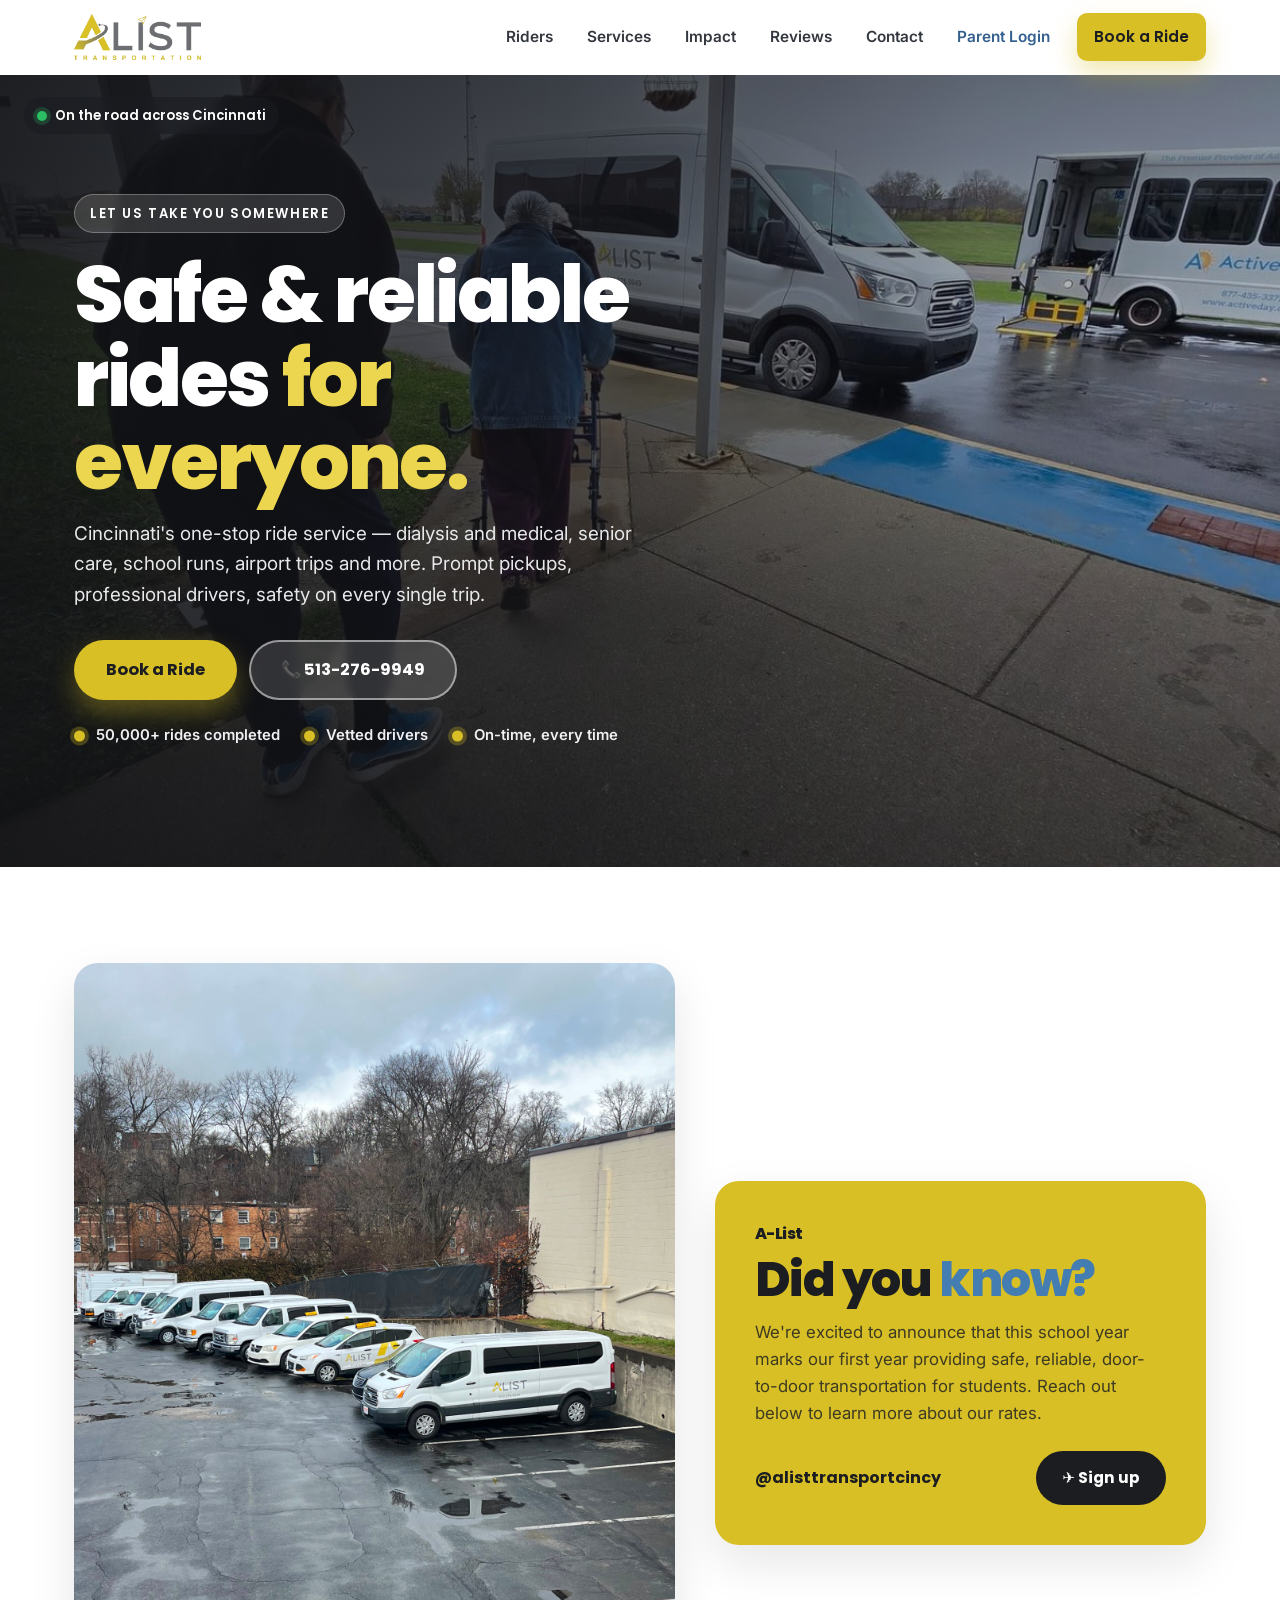
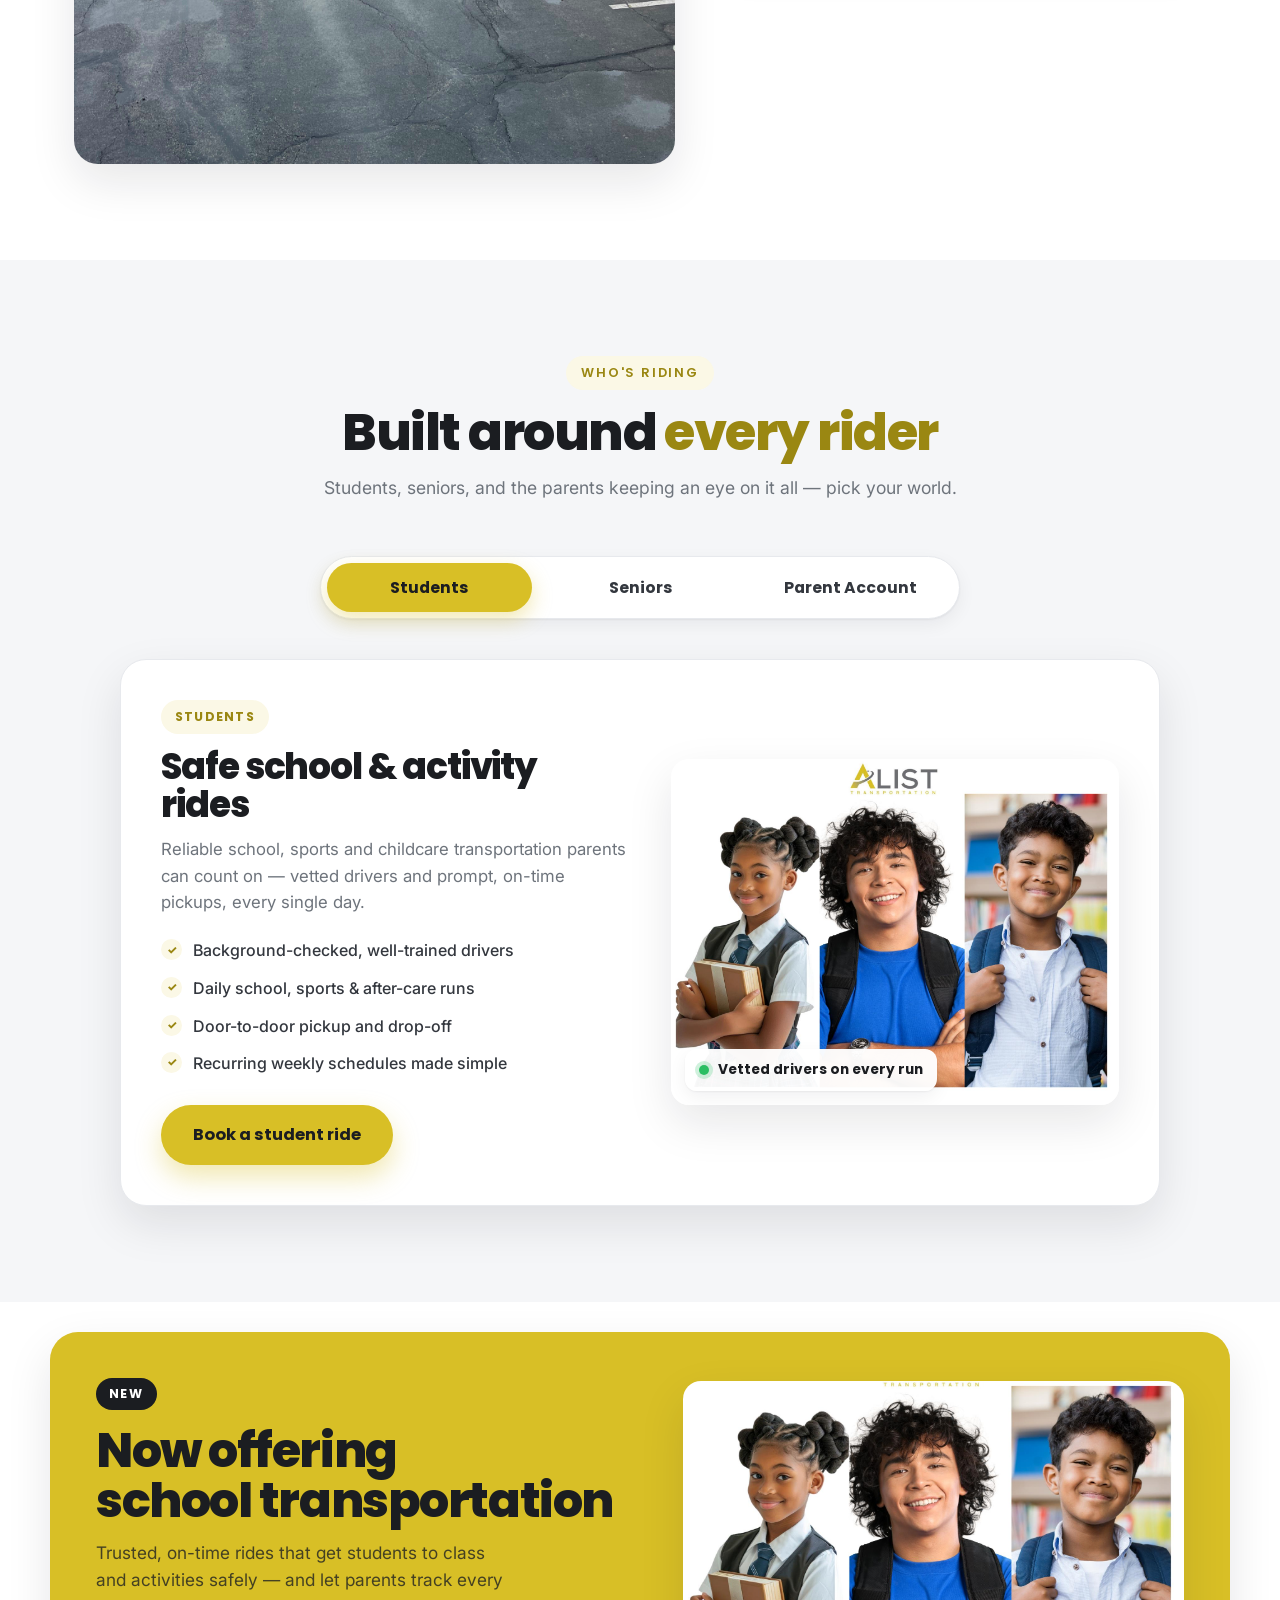
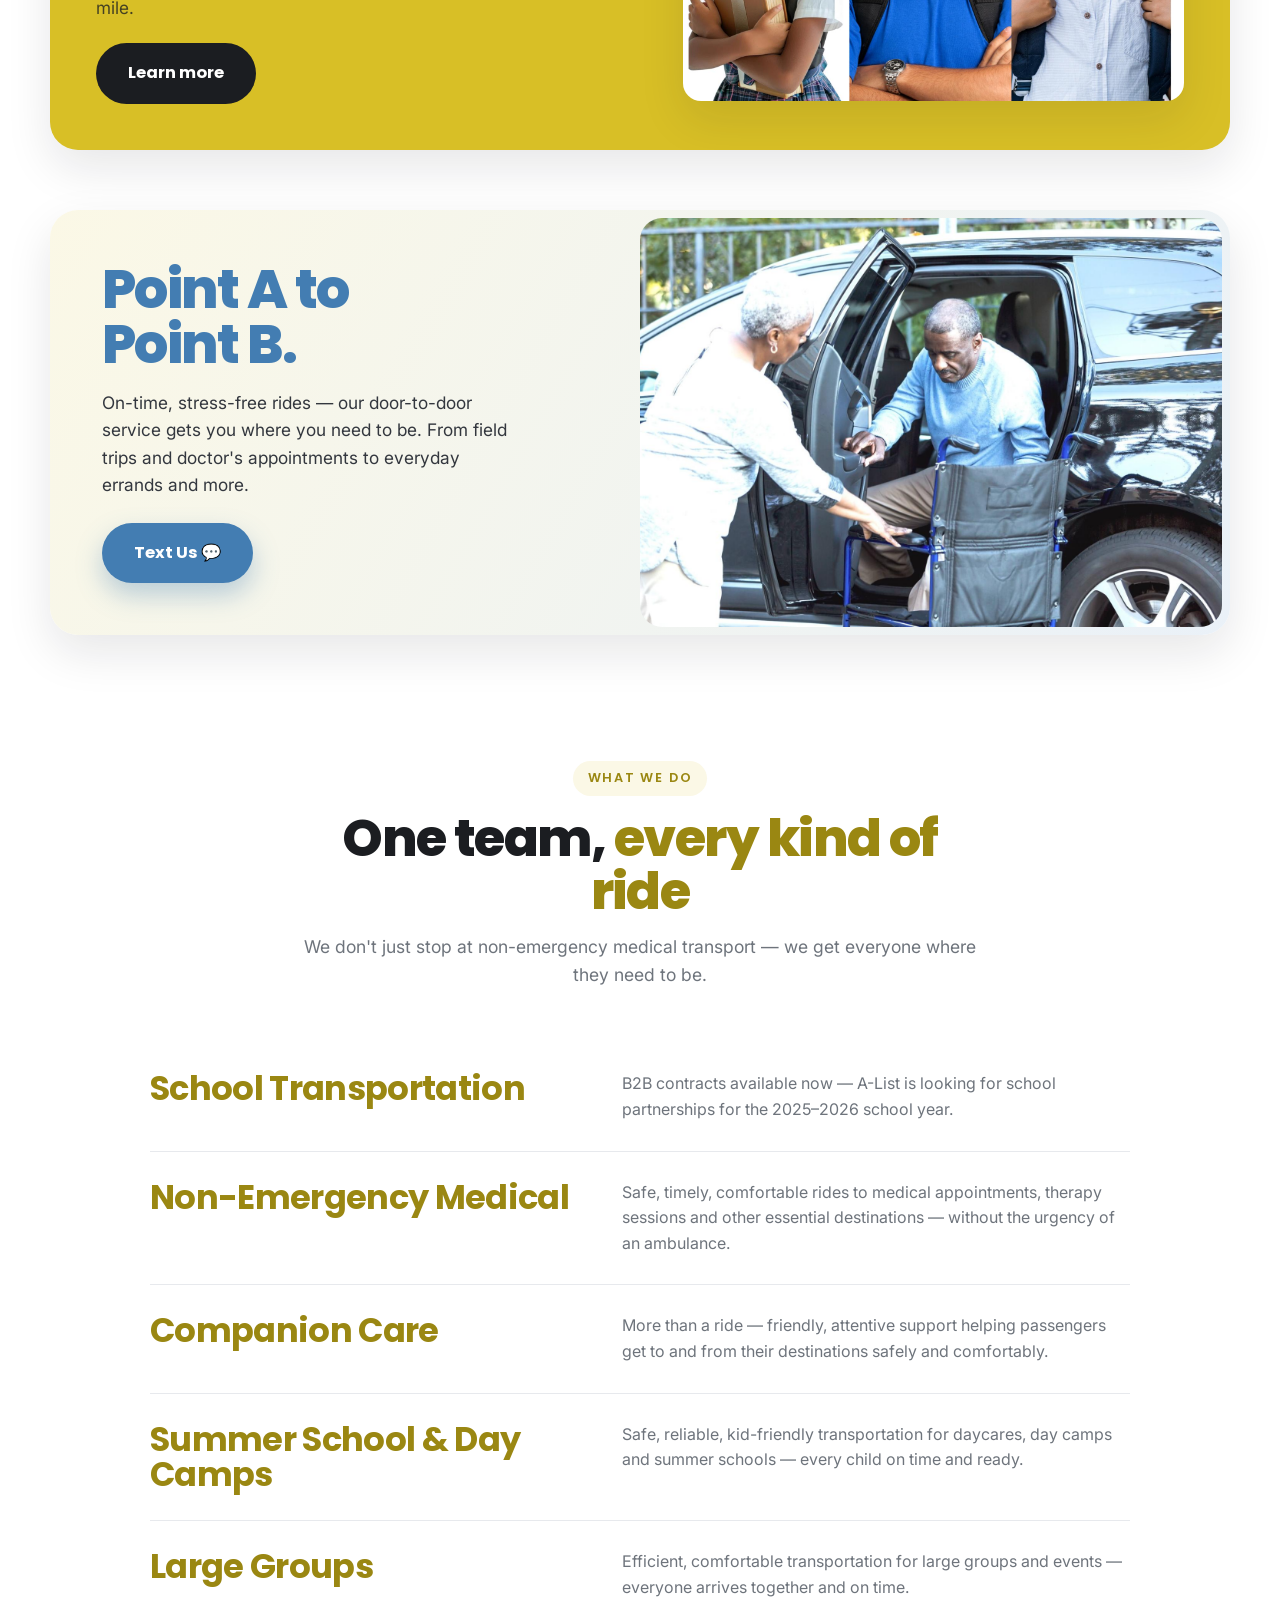
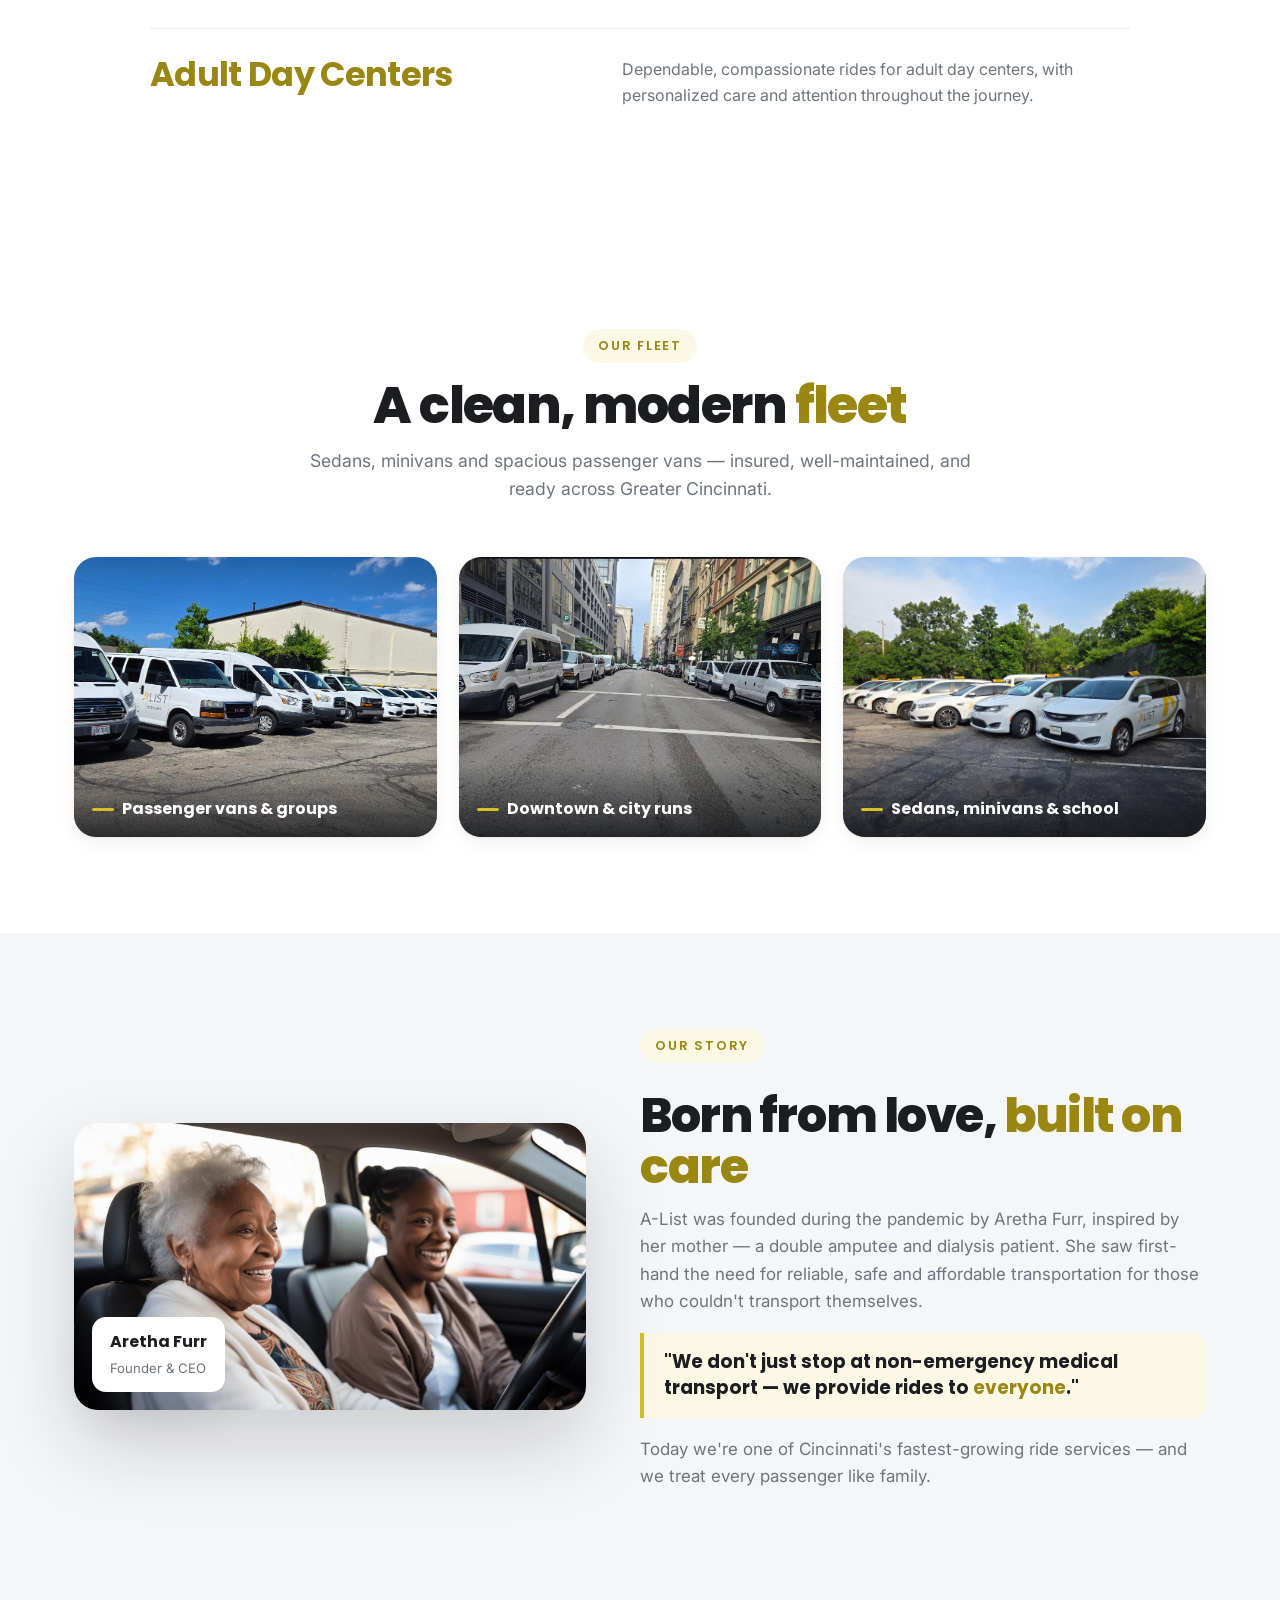
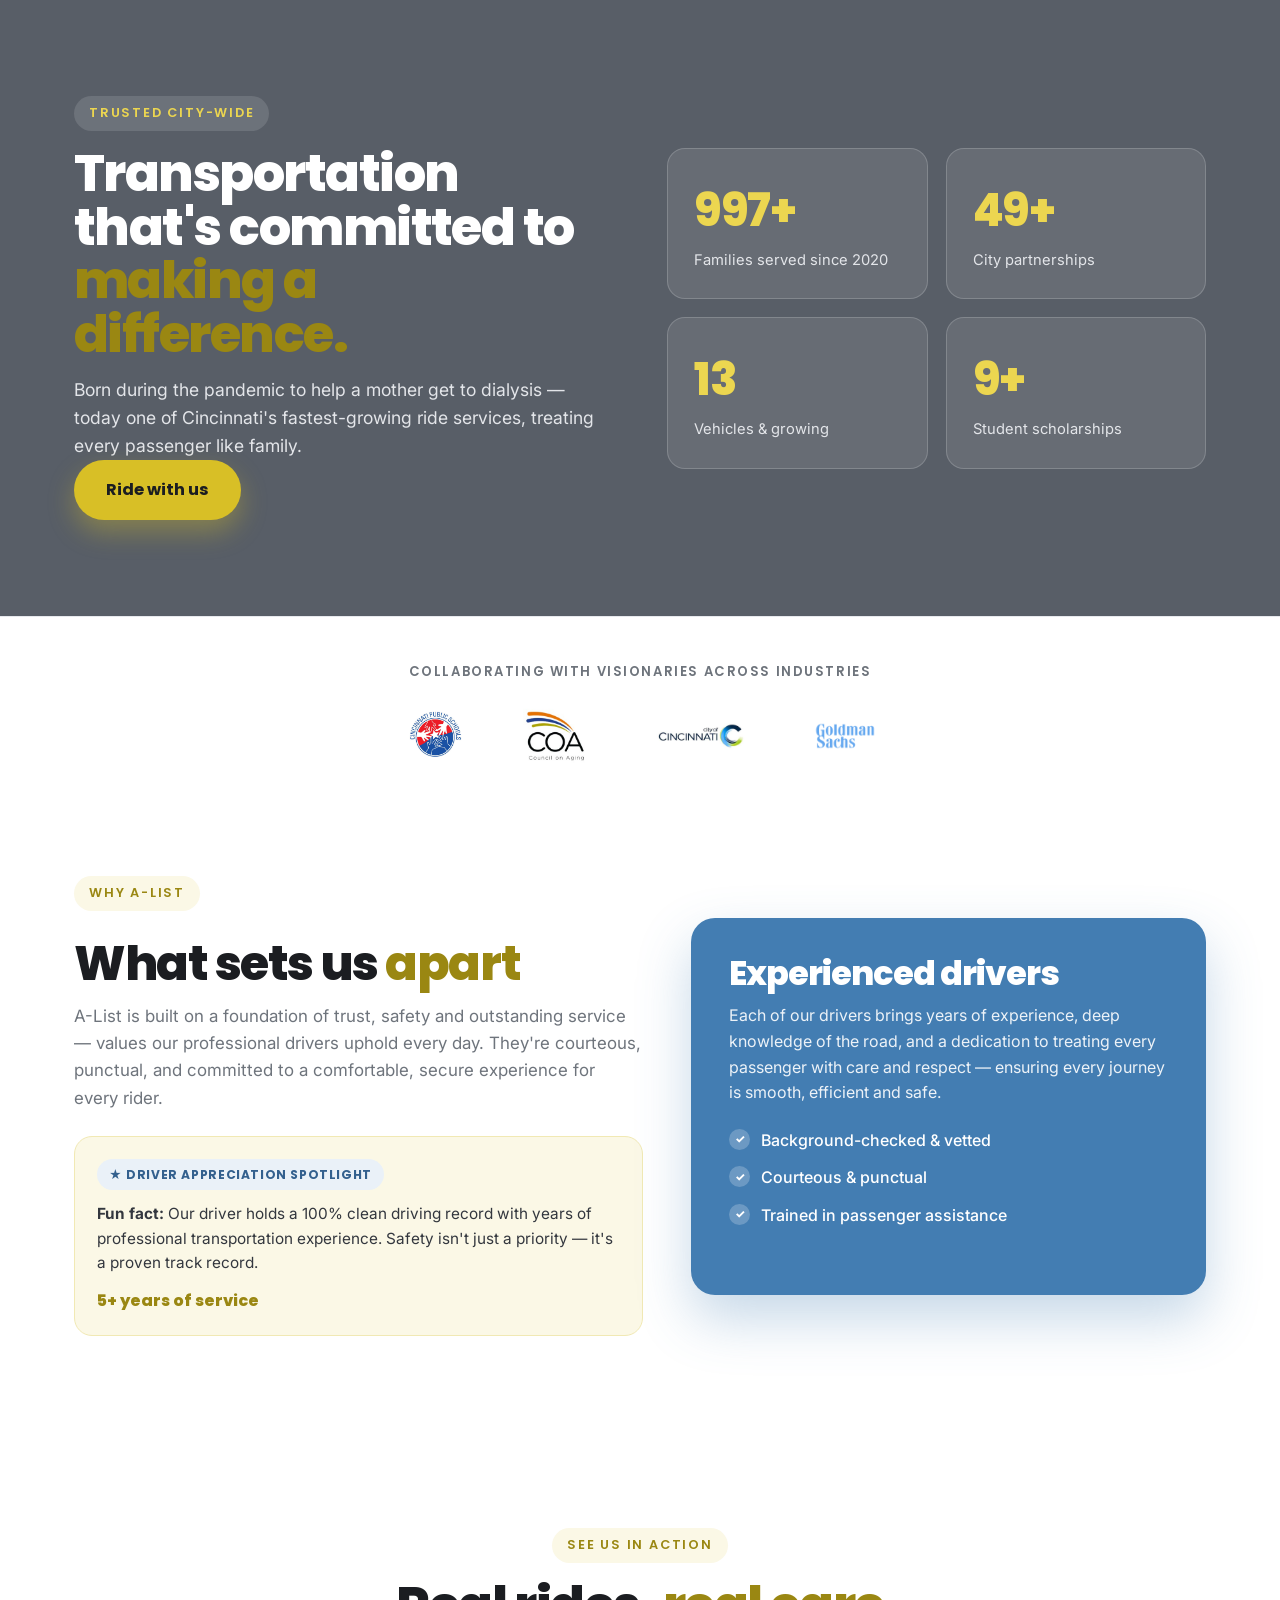
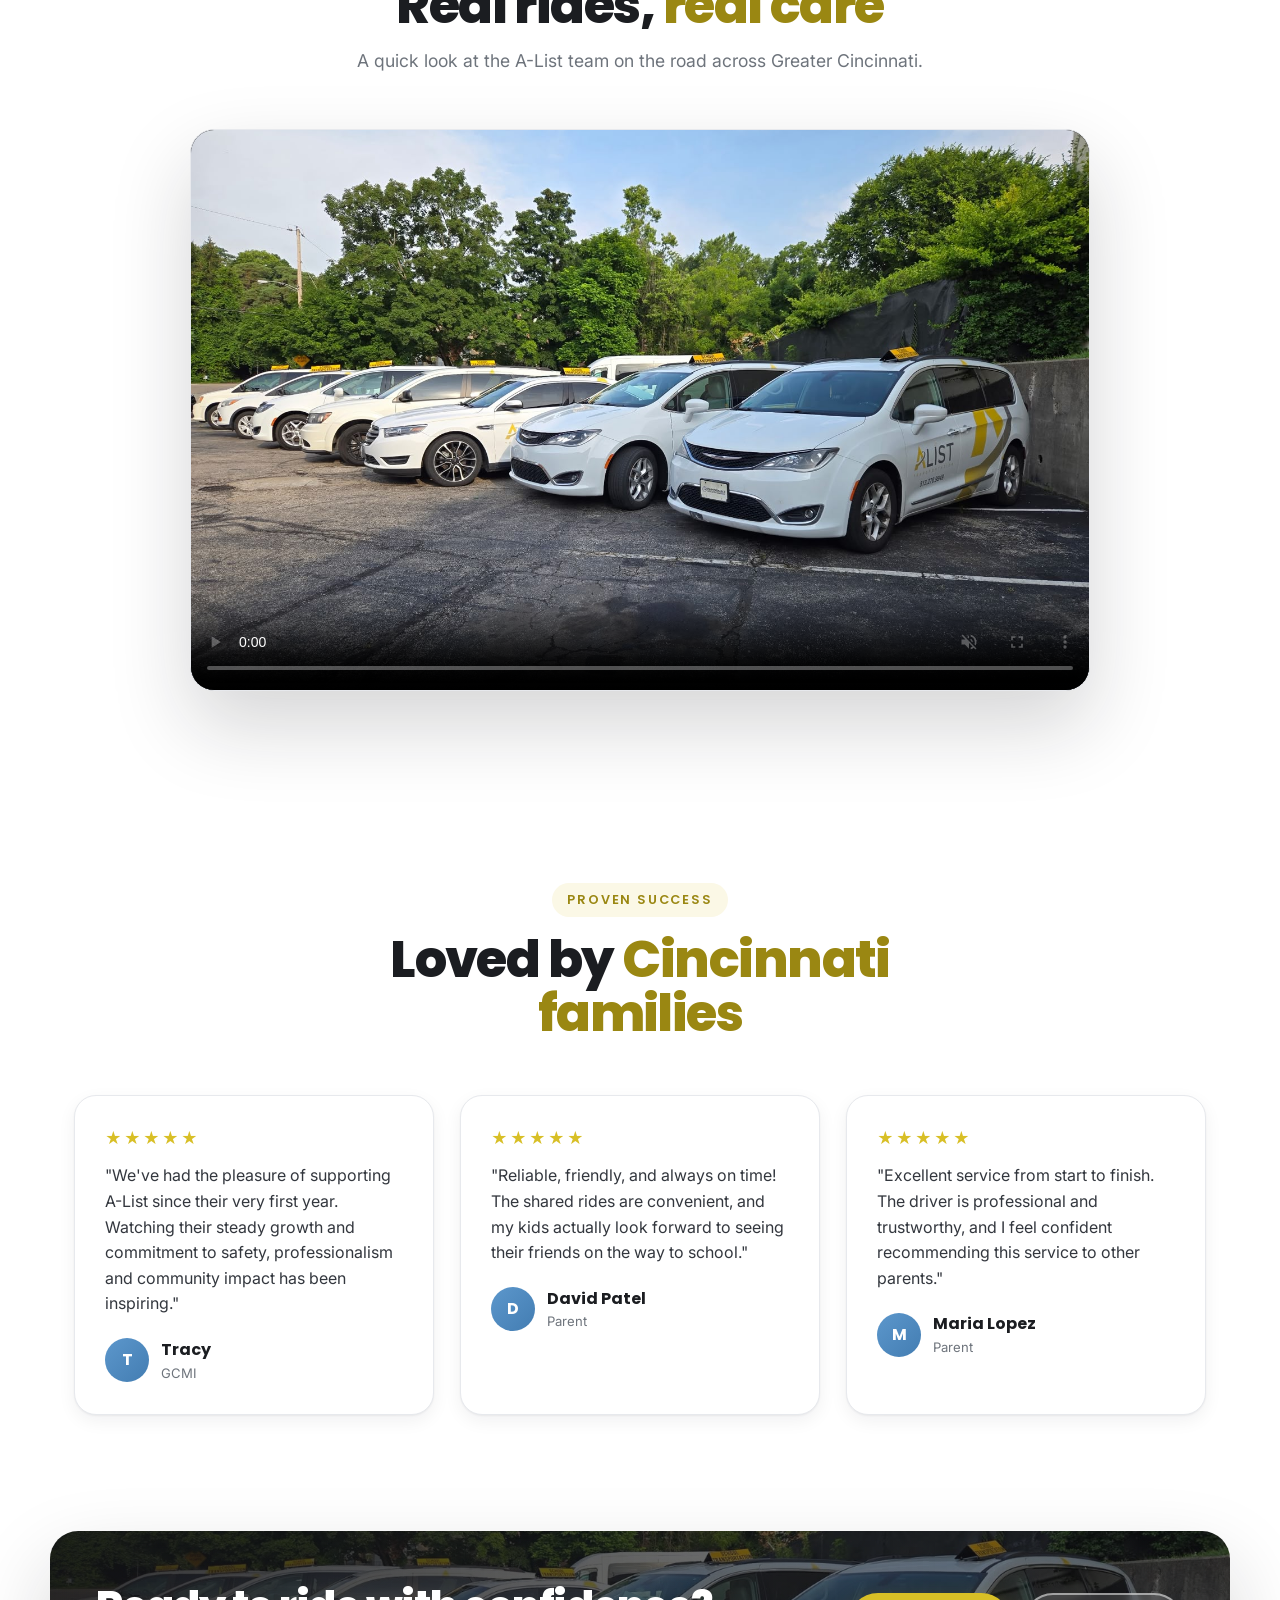
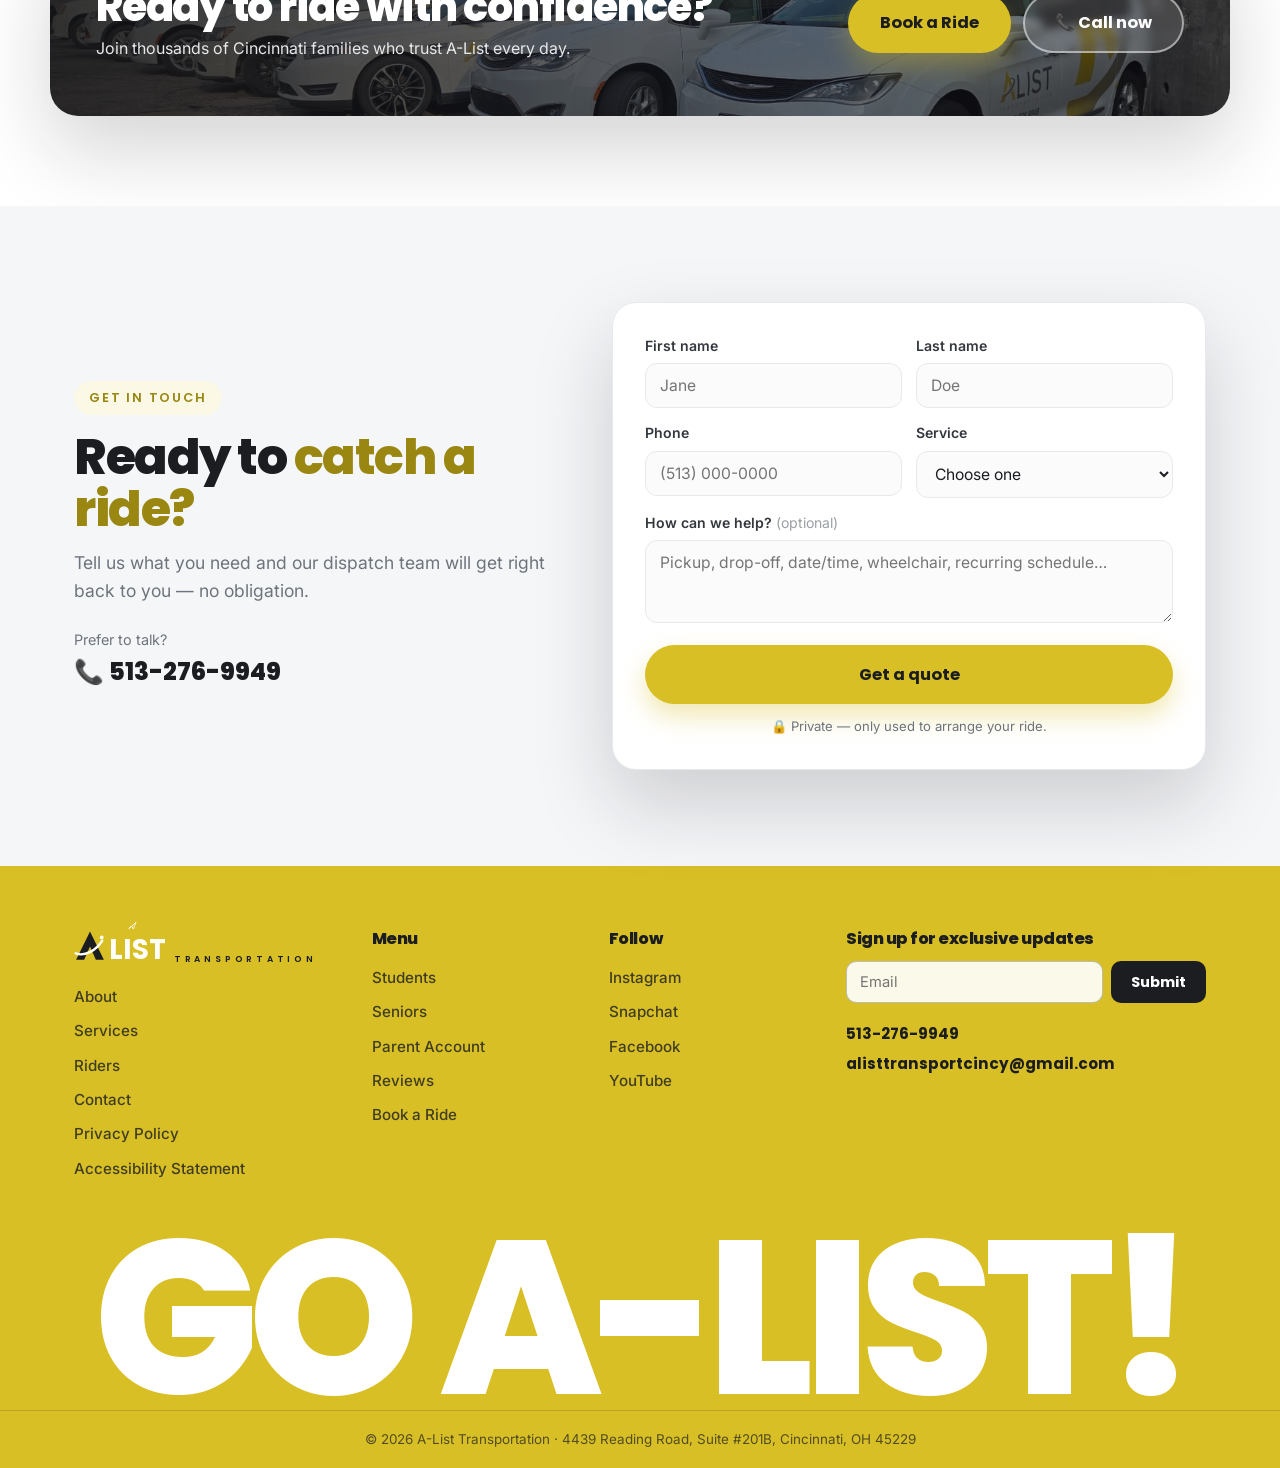
==== index.html @ e4a73196 "Footer: link Instagram to real profile on all pages; link @handle chip too Co-Authored-By: Claude Op" ====
<!DOCTYPE html>
<html lang="en">
<head>
  <meta charset="UTF-8" />
  <meta name="viewport" content="width=device-width, initial-scale=1.0" />
  <meta name="description" content="A-List Transportation — Cincinnati's one-stop ride service. Safe, prompt, non-emergency medical, senior, school and group transportation. Track your student in real time." />
  <title>A-List Transportation — Safe &amp; Reliable Rides for Everyone | Cincinnati</title>
  <link rel="icon" type="image/svg+xml" href="favicon.svg" />
  <meta property="og:title" content="A-List Transportation — Safe &amp; Reliable Rides for Everyone" />
  <meta property="og:description" content="Cincinnati rides for students, seniors, medical & groups. Track your student live." />
  <meta property="og:image" content="images/hero-driver.jpg" />
  <link rel="preconnect" href="https://fonts.googleapis.com" />
  <link rel="preconnect" href="https://fonts.gstatic.com" crossorigin />
  <link href="https://fonts.googleapis.com/css2?family=Inter:wght@400;500;600;700&family=Poppins:wght@500;600;700;800&display=swap" rel="stylesheet" />
  <link rel="stylesheet" href="styles.css?v=4" />
</head>
<body id="top">

  <!-- ===== Header ===== -->
  <header class="hdr" id="nav">
    <div class="wrap hdr__in">
      <a href="#top" class="logo" aria-label="A-List Transportation">
        <img class="logo__img" src="images/logo.png" alt="A-List Transportation" />
      </a>
      <nav class="menu" id="navLinks">
        <a href="riders.html">Riders</a>
        <a href="services.html">Services</a>
        <a href="impact.html">Impact</a>
        <a href="reviews.html">Reviews</a>
        <a href="contact.html">Contact</a>
        <a href="parent-account.html" class="menu__login">Parent Login</a>
        <a href="#book" class="btn btn--gold menu__cta">Book a Ride</a>
      </nav>
      <button class="burger" id="navToggle" aria-label="Menu"><span></span><span></span><span></span></button>
    </div>
  </header>

  <!-- ===== Hero — full-width city video banner ===== -->
  <section class="hero">
    <video class="hero__bg" autoplay muted loop playsinline preload="metadata" poster="images/hero-driver.jpg">
      <source src="images/hero-video.mp4" type="video/mp4" />
    </video>
    <div class="hero__scrim"></div>
    <span class="hero__badge"><span class="dot dot--live"></span> On the road across Cincinnati</span>
    <div class="wrap hero__inner">
      <div class="hero__copy reveal">
        <span class="tag">Let us take you somewhere</span>
        <h1>Safe &amp; reliable rides <span class="u">for everyone.</span></h1>
        <p class="lead">Cincinnati's one-stop ride service — dialysis and medical, senior care, school runs, airport trips and more. Prompt pickups, professional drivers, safety on every single trip.</p>
        <div class="hero__btns">
          <a href="#book" class="btn btn--gold btn--lg">Book a Ride</a>
          <a href="tel:5132769949" class="btn btn--light btn--lg">📞 513-276-9949</a>
        </div>
        <ul class="hero__ticks">
          <li>50,000+ rides completed</li>
          <li>Vetted drivers</li>
          <li>On-time, every time</li>
        </ul>
      </div>
    </div>
  </section>

  <!-- ===== Did you know ===== -->
  <section class="section dyk-sec">
    <div class="wrap dyk">
      <figure class="dyk__img reveal">
        <img src="images/fleet-1.jpg" alt="A-List fleet ready for school transportation" loading="lazy" />
      </figure>
      <div class="dyk__card reveal">
        <span class="dyk__logo">A-List</span>
        <h2>Did you <span class="bl">know?</span></h2>
        <p>We're excited to announce that this school year marks our first year providing safe, reliable, door-to-door transportation for students. Reach out below to learn more about our rates.</p>
        <div class="dyk__row">
          <a class="dyk__handle" href="https://www.instagram.com/alisttransportationcincinnati/" target="_blank" rel="noopener">@alisttransportcincy</a>
          <a href="#book" class="btn btn--dark">✈ Sign up</a>
        </div>
      </div>
    </div>
  </section>

  <!-- ===== Riders tabs (Students / Seniors / Parent Account) ===== -->
  <section class="section riders" id="riders">
    <div class="wrap">
      <div class="head reveal">
        <span class="eyebrow">Who's riding</span>
        <h2>Built around <span class="g">every rider</span></h2>
        <p>Students, seniors, and the parents keeping an eye on it all — pick your world.</p>
      </div>

      <div class="tabs reveal">
        <div class="tabs__nav" role="tablist" aria-label="Rider types">
          <button class="tabs__btn" id="tab-students" role="tab" aria-selected="true" aria-controls="panel-students">Students</button>
          <button class="tabs__btn" id="tab-seniors" role="tab" aria-selected="false" aria-controls="panel-seniors" tabindex="-1">Seniors</button>
          <button class="tabs__btn tabs__btn--blue" id="tab-parent" role="tab" aria-selected="false" aria-controls="panel-parent" tabindex="-1">Parent Account</button>
        </div>

        <div class="tabs__panel is-active" id="panel-students" role="tabpanel" aria-labelledby="tab-students">
          <div class="rider">
            <div class="rider__copy">
              <span class="pill-tag">Students</span>
              <h3>Safe school &amp; activity rides</h3>
              <p>Reliable school, sports and childcare transportation parents can count on — vetted drivers and prompt, on-time pickups, every single day.</p>
              <ul class="ticks">
                <li>Background-checked, well-trained drivers</li>
                <li>Daily school, sports &amp; after-care runs</li>
                <li>Door-to-door pickup and drop-off</li>
                <li>Recurring weekly schedules made simple</li>
              </ul>
              <a href="#book" class="btn btn--gold btn--lg">Book a student ride</a>
            </div>
            <figure class="rider__img">
              <img src="images/students.jpg" alt="Students riding safely with A-List" loading="lazy" />
              <figcaption><span class="dot"></span> Vetted drivers on every run</figcaption>
            </figure>
          </div>
        </div>

        <div class="tabs__panel" id="panel-seniors" role="tabpanel" aria-labelledby="tab-seniors" hidden>
          <div class="rider">
            <div class="rider__copy">
              <span class="pill-tag">Seniors</span>
              <h3>Caring senior &amp; companion care</h3>
              <p>Patient, friendly transportation for seniors — with a companion by their side and hands-on help from the front door to the destination and back.</p>
              <ul class="ticks">
                <li>Assisted &amp; independent living transport</li>
                <li>Dialysis, medical &amp; appointment rides</li>
                <li>Senior centers &amp; adult day services</li>
                <li>Door-to-door companion assistance</li>
              </ul>
              <a href="#book" class="btn btn--gold btn--lg">Book a senior ride</a>
            </div>
            <figure class="rider__img">
              <img src="images/senior-care.jpg" alt="A-List caring for a senior passenger" loading="lazy" />
              <figcaption><span class="dot"></span> Companion on every trip</figcaption>
            </figure>
          </div>
        </div>

        <div class="tabs__panel" id="panel-parent" role="tabpanel" aria-labelledby="tab-parent" hidden>
          <div class="rider rider--blue">
            <div class="rider__copy">
              <span class="pill-tag pill-tag--blue">Parent Account</span>
              <h3>Track your student in real time</h3>
              <p>Create a free parent account to follow every ride live — see pickups and drop-offs the moment they happen, get arrival alerts, and manage your child's whole schedule in one place.</p>
              <ul class="ticks ticks--blue">
                <li>Live ride tracking from school to home</li>
                <li>Pickup &amp; drop-off text alerts</li>
                <li>Know your driver before they arrive</li>
                <li>Manage recurring rides &amp; payments</li>
              </ul>
              <a href="parent-account.html" class="btn btn--blue btn--lg">Create a parent account</a>
            </div>
            <div class="track">
              <div class="track__head"><span class="dot dot--live"></span> Live · Student on the way home</div>
              <div class="track__route">
                <div class="track__stop track__stop--done"><b>Lincoln Middle School</b><span>Picked up · 3:10 PM</span></div>
                <div class="track__line"></div>
                <div class="track__stop track__stop--now"><b>En route</b><span>ETA 3:24 PM · Van #4</span></div>
                <div class="track__line"></div>
                <div class="track__stop"><b>Home · 123 Maple St</b><span>Drop-off &amp; alert</span></div>
              </div>
              <div class="track__driver"><span class="avatar">M</span><div><b>Marcus T. · Van #4</b><span>Your student's driver today</span></div></div>
            </div>
          </div>
        </div>
      </div>
    </div>
  </section>

  <!-- ===== School transportation banner ===== -->
  <section class="promo" id="school">
    <div class="wrap promo__in reveal">
      <div class="promo__copy">
        <span class="promo__kicker">New</span>
        <h2>Now offering<br>school transportation</h2>
        <p>Trusted, on-time rides that get students to class and activities safely — and let parents track every mile.</p>
        <a href="#riders" class="btn btn--dark btn--lg">Learn more</a>
      </div>
      <div class="promo__img">
        <img src="images/students.jpg" alt="Students who ride with A-List" loading="lazy" />
      </div>
    </div>
  </section>

  <!-- ===== Point A to Point B ===== -->
  <section class="a2b-sec">
    <div class="wrap a2b reveal">
      <div class="a2b__copy">
        <h2>Point A to<br><span class="bl">Point B.</span></h2>
        <p>On-time, stress-free rides — our door-to-door service gets you where you need to be. From field trips and doctor's appointments to everyday errands and more.</p>
        <a href="sms:5132769949" class="btn btn--blue btn--lg">Text Us 💬</a>
      </div>
      <figure class="a2b__img">
        <img src="images/senior-care.jpg" alt="The riders A-List serves — students, seniors and more" loading="lazy" />
      </figure>
    </div>
  </section>

  <!-- ===== Services ===== -->
  <section class="section" id="services">
    <div class="wrap">
      <div class="head reveal">
        <span class="eyebrow">What we do</span>
        <h2>One team, <span class="g">every kind of ride</span></h2>
        <p>We don't just stop at non-emergency medical transport — we get everyone where they need to be.</p>
      </div>
      <div class="svc-list">
        <div class="svc reveal"><h3>School Transportation</h3><p>B2B contracts available now — A-List is looking for school partnerships for the 2025–2026 school year.</p></div>
        <div class="svc reveal"><h3>Non-Emergency Medical</h3><p>Safe, timely, comfortable rides to medical appointments, therapy sessions and other essential destinations — without the urgency of an ambulance.</p></div>
        <div class="svc reveal"><h3>Companion Care</h3><p>More than a ride — friendly, attentive support helping passengers get to and from their destinations safely and comfortably.</p></div>
        <div class="svc reveal"><h3>Summer School &amp; Day Camps</h3><p>Safe, reliable, kid-friendly transportation for daycares, day camps and summer schools — every child on time and ready.</p></div>
        <div class="svc reveal"><h3>Large Groups</h3><p>Efficient, comfortable transportation for large groups and events — everyone arrives together and on time.</p></div>
        <div class="svc reveal"><h3>Adult Day Centers</h3><p>Dependable, compassionate rides for adult day centers, with personalized care and attention throughout the journey.</p></div>
      </div>
    </div>
  </section>

  <!-- ===== Fleet gallery ===== -->
  <section class="section fleet-sec" id="fleet">
    <div class="wrap">
      <div class="head reveal">
        <span class="eyebrow">Our fleet</span>
        <h2>A clean, modern <span class="g">fleet</span></h2>
        <p>Sedans, minivans and spacious passenger vans — insured, well-maintained, and ready across Greater Cincinnati.</p>
      </div>
      <div class="fleet">
        <figure class="fleet__item reveal"><img src="images/fleet-lineup.jpg" alt="A-List passenger vans lined up and ready" loading="lazy" /><figcaption>Passenger vans &amp; groups</figcaption></figure>
        <figure class="fleet__item reveal"><img src="images/fleet-downtown.jpg" alt="A-List vehicles serving downtown Cincinnati" loading="lazy" /><figcaption>Downtown &amp; city runs</figcaption></figure>
        <figure class="fleet__item reveal"><img src="images/fleet-3.jpg" alt="A-List sedans and minivans for school runs" loading="lazy" /><figcaption>Sedans, minivans &amp; school</figcaption></figure>
      </div>
    </div>
  </section>

  <!-- ===== Our Story ===== -->
  <section class="section story-sec" id="story">
    <div class="wrap story">
      <div class="story__media reveal">
        <img src="images/founder.jpg" alt="Aretha Furr, Founder of A-List Transportation" loading="lazy" />
        <div class="story__cap"><b>Aretha Furr</b><span>Founder &amp; CEO</span></div>
      </div>
      <div class="story__copy reveal">
        <span class="eyebrow">Our story</span>
        <h2>Born from love, <span class="g">built on care</span></h2>
        <p>A-List was founded during the pandemic by Aretha Furr, inspired by her mother — a double amputee and dialysis patient. She saw first-hand the need for reliable, safe and affordable transportation for those who couldn't transport themselves.</p>
        <blockquote class="pq">"We don't just stop at non-emergency medical transport — we provide rides to <span>everyone</span>."</blockquote>
        <p>Today we're one of Cincinnati's fastest-growing ride services — and we treat every passenger like family.</p>
      </div>
    </div>
  </section>

  <!-- ===== Impact / stats ===== -->
  <section class="section difference" id="difference">
    <div class="wrap difference__in">
      <div class="head head--left reveal">
        <span class="eyebrow">Trusted city-wide</span>
        <h2>Transportation that's committed to <span class="g">making a difference.</span></h2>
        <p>Born during the pandemic to help a mother get to dialysis — today one of Cincinnati's fastest-growing ride services, treating every passenger like family.</p>
        <a href="#book" class="btn btn--gold btn--lg">Ride with us</a>
      </div>
      <div class="statgrid reveal">
        <div class="statbox"><strong data-count="1000">1,000+</strong><span>Families served since 2020</span></div>
        <div class="statbox"><strong data-count="50">50+</strong><span>City partnerships</span></div>
        <div class="statbox"><strong data-count="14">14</strong><span>Vehicles &amp; growing</span></div>
        <div class="statbox"><strong data-count="10">10+</strong><span>Student scholarships</span></div>
      </div>
    </div>
  </section>

  <!-- ===== Partners ===== -->
  <section class="partners">
    <div class="wrap">
      <p class="partners__label reveal">Collaborating with visionaries across industries</p>
      <div class="partners__row reveal">
        <img src="images/partner-cps.jpg" alt="Cincinnati Public Schools" loading="lazy" />
        <img src="images/partner-coa.jpg" alt="Council on Aging" loading="lazy" />
        <img src="images/partner-city.jpg" alt="City of Cincinnati" loading="lazy" />
        <img src="images/partner-gs.png" alt="Goldman Sachs 10,000 Small Businesses" loading="lazy" />
      </div>
    </div>
  </section>

  <!-- ===== What sets us apart ===== -->
  <section class="section apart-sec">
    <div class="wrap apart">
      <div class="apart__copy reveal">
        <span class="eyebrow">Why A-List</span>
        <h2>What sets us <span class="g">apart</span></h2>
        <p>A-List is built on a foundation of trust, safety and outstanding service — values our professional drivers uphold every day. They're courteous, punctual, and committed to a comfortable, secure experience for every rider.</p>
        <div class="spotlight">
          <span class="spotlight__badge">★ Driver Appreciation Spotlight</span>
          <p><b>Fun fact:</b> Our driver holds a 100% clean driving record with years of professional transportation experience. Safety isn't just a priority — it's a proven track record.</p>
          <span class="spotlight__years">5+ years of service</span>
        </div>
      </div>
      <div class="apart__card reveal">
        <h3>Experienced drivers</h3>
        <p>Each of our drivers brings years of experience, deep knowledge of the road, and a dedication to treating every passenger with care and respect — ensuring every journey is smooth, efficient and safe.</p>
        <ul class="ticks ticks--onblue">
          <li>Background-checked &amp; vetted</li>
          <li>Courteous &amp; punctual</li>
          <li>Trained in passenger assistance</li>
        </ul>
      </div>
    </div>
  </section>

  <!-- ===== Video showcase ===== -->
  <section class="section showcase-sec" id="showcase">
    <div class="wrap">
      <div class="head reveal">
        <span class="eyebrow">See us in action</span>
        <h2>Real rides, <span class="g">real care</span></h2>
        <p>A quick look at the A-List team on the road across Greater Cincinnati.</p>
      </div>
      <div class="showcase reveal">
        <video src="images/promo-video.mp4" controls muted loop playsinline poster="images/fleet-3.jpg"></video>
      </div>
    </div>
  </section>

  <!-- ===== Reviews ===== -->
  <section class="section reviews" id="reviews">
    <div class="wrap">
      <div class="head reveal">
        <span class="eyebrow">Proven success</span>
        <h2>Loved by <span class="g">Cincinnati families</span></h2>
      </div>
      <div class="grid-3">
        <figure class="rev reveal"><div class="rev__stars">★★★★★</div><blockquote>"We've had the pleasure of supporting A-List since their very first year. Watching their steady growth and commitment to safety, professionalism and community impact has been inspiring."</blockquote><figcaption><span class="avatar">T</span><div><b>Tracy</b><small>GCMI</small></div></figcaption></figure>
        <figure class="rev reveal"><div class="rev__stars">★★★★★</div><blockquote>"Reliable, friendly, and always on time! The shared rides are convenient, and my kids actually look forward to seeing their friends on the way to school."</blockquote><figcaption><span class="avatar">D</span><div><b>David Patel</b><small>Parent</small></div></figcaption></figure>
        <figure class="rev reveal"><div class="rev__stars">★★★★★</div><blockquote>"Excellent service from start to finish. The driver is professional and trustworthy, and I feel confident recommending this service to other parents."</blockquote><figcaption><span class="avatar">M</span><div><b>Maria Lopez</b><small>Parent</small></div></figcaption></figure>
      </div>
    </div>
  </section>

  <!-- ===== CTA banner ===== -->
  <section class="cta-sec">
    <div class="wrap cta reveal">
      <div class="cta__copy">
        <h2>Ready to ride with confidence?</h2>
        <p>Join thousands of Cincinnati families who trust A-List every day.</p>
      </div>
      <div class="cta__btns">
        <a href="#book" class="btn btn--gold btn--lg">Book a Ride</a>
        <a href="tel:5132769949" class="btn btn--light btn--lg">📞 Call now</a>
      </div>
    </div>
  </section>

  <!-- ===== Book / contact ===== -->
  <section class="section book" id="book">
    <div class="wrap book__grid">
      <div class="book__copy reveal">
        <span class="eyebrow">Get in touch</span>
        <h2>Ready to <span class="g">catch a ride?</span></h2>
        <p>Tell us what you need and our dispatch team will get right back to you — no obligation.</p>
        <div class="book__call">
          <span>Prefer to talk?</span>
          <a href="tel:5132769949">📞 513-276-9949</a>
        </div>
      </div>
      <form class="book__form reveal" id="quoteForm" novalidate>
        <div class="frow">
          <div class="fld"><label for="fname">First name</label><input id="fname" name="fname" placeholder="Jane" required /></div>
          <div class="fld"><label for="lname">Last name</label><input id="lname" name="lname" placeholder="Doe" required /></div>
        </div>
        <div class="frow">
          <div class="fld"><label for="phone">Phone</label><input id="phone" name="phone" type="tel" placeholder="(513) 000-0000" required /></div>
          <div class="fld"><label for="service">Service</label>
            <select id="service" name="service" required>
              <option value="" disabled selected>Choose one</option>
              <option>Non-emergency medical / dialysis</option>
              <option>Senior / companion transport</option>
              <option>School / student ride</option>
              <option>Airport / group / event</option>
            </select>
          </div>
        </div>
        <div class="fld"><label for="notes">How can we help? <span class="muted">(optional)</span></label><textarea id="notes" name="notes" rows="3" placeholder="Pickup, drop-off, date/time, wheelchair, recurring schedule…"></textarea></div>
        <button type="submit" class="btn btn--gold btn--lg btn--block">Get a quote</button>
        <p class="book__note">🔒 Private — only used to arrange your ride.</p>
        <div class="book__ok" id="quoteSuccess" hidden><span>✅</span><div><b>Thank you! Your request is in.</b><p>An A-List dispatcher will call you shortly to confirm.</p></div></div>
      </form>
    </div>
  </section>

  <!-- ===== Footer (Site 9 style — gold, columns, GO A-LIST!) ===== -->
  <footer class="footer" id="contact">
    <div class="wrap footer__cols">
      <div class="footer__col">
        <span class="footer__mark logo--wm">
          <span class="logo__row">
            <svg class="logo__a" viewBox="0 0 120 120" aria-hidden="true">
              <path d="M8 112 L60 6 L112 112 Z M60 62 L38 112 L82 112 Z" fill="#1B1D21" fill-rule="evenodd"/>
              <path d="M6 88 C42 100 84 76 106 40" fill="none" stroke="#ffffff" stroke-width="9" stroke-linecap="round"/>
              <circle cx="104" cy="28" r="7" fill="#ffffff"/>
            </svg>
            <span class="logo__word logo__word--ft">L<span class="logo__ii">I<svg class="logo__plane" viewBox="0 0 24 24" aria-hidden="true"><path d="M2 21 L23 3 L15 22 L11 14 Z" fill="none" stroke="#ffffff" stroke-width="2.2" stroke-linejoin="round"/></svg></span>ST</span>
          </span>
          <span class="logo__sub logo__sub--ft">Transportation</span>
        </span>
        <a href="impact.html">About</a>
        <a href="services.html">Services</a>
        <a href="riders.html">Riders</a>
        <a href="contact.html">Contact</a>
        <a href="#">Privacy Policy</a>
        <a href="#">Accessibility Statement</a>
      </div>
      <div class="footer__col">
        <h4>Menu</h4>
        <a href="riders.html">Students</a>
        <a href="riders.html">Seniors</a>
        <a href="parent-account.html">Parent Account</a>
        <a href="reviews.html">Reviews</a>
        <a href="contact.html">Book a Ride</a>
      </div>
      <div class="footer__col">
        <h4>Follow</h4>
        <a href="https://www.instagram.com/alisttransportationcincinnati/" target="_blank" rel="noopener">Instagram</a>
        <a href="#">Snapchat</a>
        <a href="#">Facebook</a>
        <a href="#">YouTube</a>
      </div>
      <div class="footer__col">
        <h4>Sign up for exclusive updates</h4>
        <form class="footer__news" onsubmit="return false" aria-label="Newsletter signup">
          <input type="email" placeholder="Email" aria-label="Email address" required />
          <button type="submit">Submit</button>
        </form>
        <div class="footer__reach2">
          <a href="tel:5132769949">513-276-9949</a>
          <a href="mailto:alisttransportcincy@gmail.com">alisttransportcincy@gmail.com</a>
        </div>
      </div>
    </div>
    <div class="footer__go"><span>GO A-LIST!</span></div>
    <div class="footer__base">© <span id="year">2026</span> A-List Transportation · 4439 Reading Road, Suite #201B, Cincinnati, OH 45229</div>
  </footer>

  <a href="tel:5132769949" class="fab" aria-label="Call now">📞</a>

  <script src="script.js"></script>
</body>
</html>
---- styles.css ----
/* ============================================================
   A-List Transportation — fresh landing (Site 9 aesthetic)
   Gold #D8BF26 · gray/white · a little blue #437DB2 · clean big words
   ============================================================ */
:root {
  --gold: #D8BF26;
  --gold-bright: #ECD650;
  --gold-deep: #9A8712;
  --gold-soft: #FBF8E6;
  --gold-100: #F1E9B4;
  --blue: #437DB2;
  --blue-deep: #33608E;
  --blue-soft: #EAF1F8;
  --ink: #1B1D21;
  --ink-2: #33373E;
  --muted: #6E747C;
  --line: #E7E9ED;
  --bg: #ffffff;
  --bg-soft: #F5F6F8;
  --radius: 22px;
  --radius-sm: 14px;
  --shadow-sm: 0 1px 2px rgba(20,22,26,.05), 0 6px 18px rgba(20,22,26,.06);
  --shadow: 0 18px 46px rgba(20,22,26,.10);
  --shadow-lg: 0 34px 80px rgba(20,22,26,.18);
  --wrap: 1180px;
  --font: 'Inter', system-ui, -apple-system, 'Segoe UI', Roboto, sans-serif;
  --display: 'Poppins', var(--font);
}
* { box-sizing: border-box; margin: 0; padding: 0; }
html { scroll-behavior: smooth; scroll-padding-top: 88px; }
body { font-family: var(--font); color: var(--ink); background: var(--bg); line-height: 1.6; -webkit-font-smoothing: antialiased; overflow-x: clip; }
img, svg, video { display: block; max-width: 100%; }
a { color: inherit; text-decoration: none; }
h1, h2, h3, h4 { font-family: var(--display); line-height: 1.05; letter-spacing: -.03em; }
.wrap { width: 100%; max-width: var(--wrap); margin: 0 auto; padding: 0 24px; }
.g { color: var(--gold-deep); }

/* ---------- Buttons ---------- */
.btn { display: inline-flex; align-items: center; justify-content: center; gap: 9px; font-family: var(--display); font-weight: 700; font-size: .96rem; padding: 13px 24px; border-radius: 999px; border: 2px solid transparent; cursor: pointer; transition: transform .15s, box-shadow .2s, background .2s, color .2s; white-space: nowrap; }
.btn:active { transform: translateY(1px); }
.btn--lg { padding: 15px 30px; font-size: 1.02rem; }
.btn--block { width: 100%; }
.btn--gold { background: var(--gold); color: var(--ink); box-shadow: 0 12px 26px rgba(216,191,38,.36); }
.btn--gold:hover { background: var(--gold-bright); transform: translateY(-2px); }
.btn--dark { background: var(--ink); color: #fff; }
.btn--dark:hover { background: #000; transform: translateY(-2px); }
.btn--blue { background: var(--blue); color: #fff; box-shadow: 0 12px 26px rgba(67,125,178,.34); }
.btn--blue:hover { background: var(--blue-deep); transform: translateY(-2px); }

/* ---------- Header ---------- */
.hdr { position: sticky; top: 0; z-index: 50; background: rgba(255,255,255,.9); backdrop-filter: blur(12px); border-bottom: 1px solid transparent; transition: box-shadow .25s, border-color .25s; }
.hdr.scrolled { box-shadow: var(--shadow-sm); border-color: var(--line); }
.hdr__in { display: flex; align-items: center; height: 74px; gap: 20px; }
.logo { display: inline-flex; align-items: center; gap: 10px; font-family: var(--display); font-weight: 800; font-size: 1.4rem; letter-spacing: -.03em; }
.logo__img { height: 46px; width: auto; display: block; }
/* A-List wordmark (recreated from brand logo — used in footer on gold bg) */
.logo--wm { display: inline-flex; flex-direction: column; align-items: flex-start; gap: 3px; line-height: 1; }
.logo__row { display: inline-flex; align-items: flex-end; gap: 3px; }
.logo__a { width: 32px; height: 32px; flex: none; }
.logo__word { font-family: var(--display); font-weight: 700; font-size: 1.72rem; letter-spacing: .015em; color: #6F7378; line-height: .92; }
.logo__ii { position: relative; }
.logo__plane { position: absolute; top: -11px; right: -5px; width: 13px; height: 13px; }
.logo__sub { font-family: var(--display); font-weight: 600; font-size: .55rem; letter-spacing: .43em; text-transform: uppercase; color: var(--gold-deep); padding-left: 3px; white-space: nowrap; }
.logo__word--ft { color: #fff; }
.logo__sub--ft { color: var(--ink); }
.menu { display: flex; align-items: center; gap: 4px; margin-left: auto; }
.menu > a { padding: 10px 15px; border-radius: 10px; font-weight: 600; font-size: .96rem; color: var(--ink-2); transition: color .2s, background .2s; }
.menu > a:hover { color: var(--gold-deep); background: var(--gold-soft); }
.menu__cta { margin-left: 8px; color: var(--ink) !important; }
.menu__cta:hover { background: var(--gold-bright) !important; }
.burger { display: none; flex-direction: column; gap: 5px; background: none; border: 0; cursor: pointer; padding: 8px; margin-left: auto; }
.burger span { width: 26px; height: 3px; border-radius: 3px; background: var(--ink); transition: .3s; }
.burger.open span:nth-child(1) { transform: translateY(8px) rotate(45deg); }
.burger.open span:nth-child(2) { opacity: 0; }
.burger.open span:nth-child(3) { transform: translateY(-8px) rotate(-45deg); }

/* ---------- Hero (full-width city video banner) ---------- */
.hero { position: relative; min-height: 88vh; display: flex; align-items: center; overflow: hidden; background: var(--ink); padding: 96px 0; }
.hero__bg { position: absolute; inset: 0; width: 100%; height: 100%; object-fit: cover; z-index: 0; }
.hero__scrim { position: absolute; inset: 0; z-index: 1; background:
  linear-gradient(90deg, rgba(18,19,22,.9) 0%, rgba(18,19,22,.66) 44%, rgba(18,19,22,.3) 76%, rgba(18,19,22,.14) 100%),
  linear-gradient(180deg, rgba(18,19,22,.4) 0%, transparent 32%, rgba(18,19,22,.5) 100%); }
.hero__inner { position: relative; z-index: 2; width: 100%; }
.hero__copy { max-width: 680px; }
.hero__badge { position: absolute; left: 24px; top: 22px; z-index: 2; display: inline-flex; align-items: center; gap: 8px; background: rgba(27,29,33,.58); color: #fff; font-family: var(--display); font-weight: 600; font-size: .82rem; padding: 8px 13px; border-radius: 999px; backdrop-filter: blur(5px); }
.tag { display: inline-block; font-family: var(--display); font-weight: 600; font-size: .82rem; letter-spacing: .12em; text-transform: uppercase; color: #fff; background: rgba(255,255,255,.14); border: 1px solid rgba(255,255,255,.28); padding: 8px 15px; border-radius: 999px; backdrop-filter: blur(6px); }
.hero h1 { font-size: clamp(2.8rem, 6.2vw, 5.2rem); font-weight: 800; margin: 20px 0 16px; color: #fff; }
.hero h1 .u { color: var(--gold-bright); }
.hero .lead { font-size: 1.18rem; color: #e7e8ea; max-width: 560px; }
.hero__btns { display: flex; flex-wrap: wrap; gap: 12px; margin: 30px 0 24px; }
.hero__ticks { list-style: none; display: flex; flex-wrap: wrap; gap: 10px 24px; }
.hero__ticks li { position: relative; padding-left: 22px; font-weight: 600; font-size: .93rem; color: #f0f0f2; }
.hero__ticks li::before { content: ""; position: absolute; left: 0; top: 50%; width: 11px; height: 11px; border-radius: 50%; background: var(--gold); transform: translateY(-50%); box-shadow: 0 0 0 4px rgba(216,191,38,.28); }
.btn--light { background: rgba(255,255,255,.14); color: #fff; border-color: rgba(255,255,255,.5); backdrop-filter: blur(4px); }
.btn--light:hover { background: rgba(255,255,255,.24); border-color: #fff; transform: translateY(-2px); }

.dot { width: 10px; height: 10px; border-radius: 50%; background: #2bbe63; flex: none; box-shadow: 0 0 0 4px rgba(43,190,99,.22); }
.dot--live { animation: pulse 1.7s infinite; }
@keyframes pulse { 50% { box-shadow: 0 0 0 9px rgba(43,190,99,0); } }

/* ---------- Sections & headings ---------- */
.section { padding: 96px 0; }
.head { max-width: 680px; margin: 0 auto 54px; text-align: center; }
.head--left { text-align: left; margin: 0; max-width: 520px; }
.eyebrow { display: inline-block; font-family: var(--display); font-weight: 600; font-size: .8rem; letter-spacing: .14em; text-transform: uppercase; color: var(--gold-deep); background: var(--gold-soft); padding: 7px 15px; border-radius: 999px; margin-bottom: 16px; }
.head h2, .difference h2 { font-size: clamp(2.1rem, 4.4vw, 3.2rem); font-weight: 800; }
.head p { color: var(--muted); font-size: 1.1rem; margin-top: 14px; }

/* ---------- Riders tabs ---------- */
.riders { background: var(--bg-soft); }
.tabs { max-width: 1040px; margin: 0 auto; }
.tabs__nav { display: flex; gap: 6px; background: #fff; border: 1px solid var(--line); border-radius: 999px; padding: 6px; box-shadow: var(--shadow-sm); max-width: 640px; margin: 0 auto 40px; }
.tabs__btn { flex: 1; border: 0; background: none; cursor: pointer; font-family: var(--display); font-weight: 700; font-size: .98rem; color: var(--ink-2); padding: 13px 14px; border-radius: 999px; transition: background .2s, color .2s, box-shadow .2s; white-space: nowrap; }
.tabs__btn:hover { color: var(--ink); }
.tabs__btn[aria-selected="true"] { background: var(--gold); color: var(--ink); box-shadow: 0 8px 20px rgba(216,191,38,.34); }
.tabs__btn--blue[aria-selected="true"] { background: var(--blue); color: #fff; box-shadow: 0 8px 20px rgba(67,125,178,.34); }
.tabs__panel { display: none; }
.tabs__panel.is-active { display: block; animation: tabin .4s ease; }
@keyframes tabin { from { opacity: 0; transform: translateY(10px); } to { opacity: 1; transform: none; } }

.rider { display: grid; grid-template-columns: 1.02fr .98fr; gap: 44px; align-items: center; background: #fff; border: 1px solid var(--line); border-radius: 26px; padding: 40px; box-shadow: var(--shadow); }
.pill-tag { display: inline-block; font-family: var(--display); font-weight: 700; font-size: .78rem; letter-spacing: .1em; text-transform: uppercase; color: var(--gold-deep); background: var(--gold-soft); padding: 7px 14px; border-radius: 999px; }
.pill-tag--blue { color: var(--blue-deep); background: var(--blue-soft); }
.rider__copy h3 { font-size: clamp(1.6rem, 3vw, 2.25rem); font-weight: 800; margin: 14px 0 12px; }
.rider__copy > p { color: var(--muted); font-size: 1.05rem; margin-bottom: 22px; }
.ticks { list-style: none; display: grid; gap: 12px; margin-bottom: 28px; }
.ticks li { position: relative; padding-left: 32px; font-weight: 500; color: var(--ink-2); }
.ticks li::before { content: "✓"; position: absolute; left: 0; top: 1px; width: 21px; height: 21px; border-radius: 50%; background: var(--gold-soft); color: var(--gold-deep); font-size: .72rem; font-weight: 800; display: grid; place-items: center; }
.ticks--blue li::before { background: var(--blue-soft); color: var(--blue-deep); }
.rider__img { position: relative; border-radius: 18px; overflow: hidden; box-shadow: var(--shadow); }
.rider__img img { width: 100%; height: 100%; min-height: 340px; object-fit: cover; }
.rider__img figcaption { position: absolute; left: 14px; bottom: 14px; display: inline-flex; align-items: center; gap: 9px; background: rgba(255,255,255,.96); border-radius: 12px; padding: 10px 14px; box-shadow: var(--shadow-sm); font-family: var(--display); font-weight: 700; font-size: .86rem; }

/* Parent-account tracking mock */
.track { background: #fff; border: 1px solid var(--line); border-radius: 20px; padding: 26px; box-shadow: var(--shadow); }
.track__head { display: flex; align-items: center; gap: 9px; font-family: var(--display); font-weight: 700; margin-bottom: 22px; }
.track__route { display: grid; margin-bottom: 22px; }
.track__stop { display: grid; grid-template-columns: 22px 1fr; align-items: start; gap: 12px; }
.track__stop b { font-family: var(--display); }
.track__stop span { color: var(--muted); font-size: .85rem; }
.track__stop::before { content: ""; width: 13px; height: 13px; border-radius: 50%; background: #fff; border: 3px solid var(--line); margin-top: 4px; }
.track__stop--done::before { background: var(--blue); border-color: var(--blue); }
.track__stop--now::before { background: var(--blue); border-color: var(--blue-soft); box-shadow: 0 0 0 4px var(--blue-soft); }
.track__stop--now b { color: var(--blue-deep); }
.track__line { width: 3px; height: 24px; background: linear-gradient(var(--blue), var(--line)); margin: 2px 0 2px 9px; border-radius: 3px; }
.track__driver { display: flex; align-items: center; gap: 12px; border-top: 1px solid var(--line); padding-top: 18px; }
.track__driver b { display: block; font-family: var(--display); }
.track__driver span { color: var(--muted); font-size: .84rem; }
.avatar { width: 44px; height: 44px; border-radius: 50%; background: linear-gradient(135deg, #5C97CC, var(--blue)); color: #fff; font-family: var(--display); font-weight: 700; display: grid; place-items: center; flex: none; }

/* ---------- School promo banner ---------- */
.promo { padding: 30px 0; }
.promo__in { background: var(--gold); border-radius: 28px; padding: 46px; display: grid; grid-template-columns: 1.05fr .95fr; gap: 34px; align-items: center; overflow: hidden; box-shadow: var(--shadow); }
.promo__kicker { display: inline-block; font-family: var(--display); font-weight: 700; font-size: .78rem; letter-spacing: .12em; text-transform: uppercase; background: var(--ink); color: #fff; padding: 6px 13px; border-radius: 999px; }
.promo__copy h2 { font-size: clamp(2rem, 4vw, 3rem); font-weight: 800; margin: 16px 0 12px; color: var(--ink); }
.promo__copy p { color: rgba(27,29,33,.78); font-size: 1.08rem; margin-bottom: 22px; max-width: 420px; }
.promo__img img { width: 100%; height: 100%; min-height: 240px; max-height: 320px; object-fit: cover; border-radius: 18px; box-shadow: var(--shadow); }

/* ---------- Services ---------- */
.grid-3 { display: grid; grid-template-columns: repeat(3, 1fr); gap: 26px; }
.scard { position: relative; background: #fff; border: 1px solid var(--line); border-radius: var(--radius); padding: 34px 30px; box-shadow: var(--shadow-sm); transition: transform .25s, box-shadow .25s, border-color .25s; }
.scard:hover { transform: translateY(-6px); box-shadow: var(--shadow); border-color: var(--gold-100); }
.scard--hot { border-color: var(--gold); box-shadow: 0 22px 50px rgba(216,191,38,.18); }
.tagline { position: absolute; top: 16px; right: 16px; background: var(--gold); color: var(--ink); font-family: var(--display); font-weight: 700; font-size: .72rem; padding: 5px 11px; border-radius: 999px; }
.scard__ic { width: 58px; height: 58px; border-radius: 16px; background: var(--gold-soft); display: grid; place-items: center; font-size: 1.7rem; margin-bottom: 18px; }
.scard__ic--blue { background: var(--blue-soft); }
.scard h3 { font-size: 1.3rem; margin-bottom: 8px; }
.scard p { color: var(--muted); font-size: .98rem; }

/* ---------- Impact / stats (gray, not black) ---------- */
.difference { background: #585E67; }
.difference__in { display: grid; grid-template-columns: 1fr 1fr; gap: 54px; align-items: center; }
.difference .eyebrow { color: var(--gold-bright); background: rgba(255,255,255,.12); }
.difference h2 { color: #fff; }
.difference .head--left p { color: #E3E5E9; }
.statgrid { display: grid; grid-template-columns: 1fr 1fr; gap: 18px; }
.statbox { background: rgba(255,255,255,.09); border: 1px solid rgba(255,255,255,.18); border-radius: 18px; padding: 26px; }
.statbox strong { display: block; font-family: var(--display); font-weight: 800; font-size: clamp(2rem, 3.6vw, 2.8rem); color: var(--gold-bright); letter-spacing: -.03em; }
.statbox span { color: #E3E5E9; font-size: .92rem; }

/* ---------- Reviews ---------- */
.rev { background: #fff; border: 1px solid var(--line); border-radius: var(--radius); padding: 30px; box-shadow: var(--shadow-sm); transition: transform .25s, box-shadow .25s; }
.rev:hover { transform: translateY(-4px); box-shadow: var(--shadow); }
.rev__stars { color: var(--gold); letter-spacing: 2px; margin-bottom: 12px; }
.rev blockquote { font-size: 1rem; color: var(--ink-2); margin-bottom: 20px; }
.rev figcaption { display: flex; align-items: center; gap: 12px; }
.rev figcaption b { font-family: var(--display); }
.rev figcaption small { display: block; color: var(--muted); font-size: .82rem; }

/* ---------- Book / contact ---------- */
.book { background: var(--bg-soft); }
.book__grid { display: grid; grid-template-columns: .9fr 1.1fr; gap: 52px; align-items: center; }
.book__copy h2 { font-size: clamp(2.1rem, 4.2vw, 3.1rem); font-weight: 800; }
.book__copy > p { color: var(--muted); font-size: 1.1rem; margin: 14px 0 22px; }
.book__call { display: flex; flex-direction: column; gap: 2px; }
.book__call span { color: var(--muted); font-size: .9rem; }
.book__call a { font-family: var(--display); font-weight: 800; font-size: 1.5rem; }
.book__form { background: #fff; border: 1px solid var(--line); border-radius: 24px; padding: 32px; box-shadow: var(--shadow-lg); }
.frow { display: grid; grid-template-columns: 1fr 1fr; gap: 14px; }
.fld { margin-bottom: 14px; }
.fld label { display: block; font-weight: 600; font-size: .88rem; color: var(--ink-2); margin-bottom: 6px; }
.muted { color: #9aa0a6; font-weight: 400; }
.fld input, .fld select, .fld textarea { width: 100%; font-family: var(--font); font-size: .98rem; color: var(--ink); padding: 12px 14px; border: 1.5px solid var(--line); border-radius: 12px; background: #fbfbfc; transition: border-color .2s, box-shadow .2s, background .2s; }
.fld input:focus, .fld select:focus, .fld textarea:focus { outline: none; border-color: var(--gold); box-shadow: 0 0 0 4px var(--gold-soft); background: #fff; }
.fld textarea { resize: vertical; }
.book__note { text-align: center; font-size: .82rem; color: var(--muted); margin-top: 12px; }
.book__ok { display: flex; gap: 12px; align-items: flex-start; background: var(--gold-soft); border: 1px solid var(--gold-100); border-radius: 12px; padding: 16px; margin-top: 14px; }
.book__ok[hidden] { display: none; }
.book__ok b { font-family: var(--display); }
.book__ok p { color: var(--ink-2); font-size: .9rem; }

/* ---------- Fleet gallery ---------- */
.fleet { display: grid; grid-template-columns: repeat(3, 1fr); gap: 22px; }
.fleet__item { position: relative; border-radius: var(--radius); overflow: hidden; box-shadow: var(--shadow-sm); }
.fleet__item img { width: 100%; height: 280px; object-fit: cover; transition: transform .5s ease; }
.fleet__item:hover img { transform: scale(1.05); }
.fleet__item figcaption { position: absolute; left: 0; right: 0; bottom: 0; padding: 32px 18px 15px; color: #fff; font-family: var(--display); font-weight: 700; background: linear-gradient(180deg, transparent, rgba(20,22,26,.82)); }
.fleet__item figcaption::before { content: ""; display: inline-block; width: 22px; height: 3px; border-radius: 3px; background: var(--gold); margin-right: 8px; vertical-align: middle; }

/* ---------- Our Story ---------- */
.story-sec { background: var(--bg-soft); }
.story { display: grid; grid-template-columns: .95fr 1.05fr; gap: 54px; align-items: center; }
.story__media { position: relative; }
.story__media img { width: 100%; border-radius: 24px; box-shadow: var(--shadow-lg); object-fit: cover; object-position: center 25%; max-height: 480px; }
.story__cap { position: absolute; left: 18px; bottom: 18px; background: #fff; border-radius: 14px; padding: 12px 18px; box-shadow: var(--shadow); }
.story__cap b { display: block; font-family: var(--display); }
.story__cap span { font-size: .82rem; color: var(--muted); }
.story__copy h2 { font-size: clamp(2rem, 4vw, 3rem); font-weight: 800; margin: 12px 0 14px; }
.story__copy p { color: var(--muted); font-size: 1.06rem; margin-bottom: 14px; }
.pq { border-left: 4px solid var(--gold); background: var(--gold-soft); padding: 16px 20px; border-radius: 0 14px 14px 0; margin: 18px 0; font-family: var(--display); font-weight: 700; font-size: 1.15rem; line-height: 1.45; color: var(--ink); }
.pq span { color: var(--gold-deep); }

/* ---------- Video showcase ---------- */
.showcase { max-width: 900px; margin: 0 auto; border-radius: 24px; overflow: hidden; box-shadow: var(--shadow-lg); background: #000; border: 1px solid var(--line); }
.showcase video { width: 100%; max-height: 560px; display: block; object-fit: cover; background: #000; }

/* ---------- CTA banner ---------- */
.cta-sec { padding: 20px 0 90px; }
.cta { background: linear-gradient(90deg, rgba(18,19,22,.86), rgba(18,19,22,.46)), url('images/fleet-bus.jpg') center/cover no-repeat; border-radius: 28px; padding: 54px 46px; display: flex; align-items: center; justify-content: space-between; gap: 24px; flex-wrap: wrap; box-shadow: var(--shadow-lg); }
.cta__copy h2 { color: #fff; font-size: clamp(1.9rem, 3.6vw, 2.6rem); font-weight: 800; }
.cta__copy p { color: #e7e8ea; margin-top: 8px; }
.cta__btns { display: flex; gap: 12px; flex-wrap: wrap; }

/* ---------- Blue helper ---------- */
.bl { color: var(--blue); }

/* ---------- Did you know ---------- */
.dyk { display: grid; grid-template-columns: 1.1fr .9fr; gap: 40px; align-items: center; }
.dyk__img { border-radius: 24px; overflow: hidden; box-shadow: var(--shadow); }
.dyk__img img { width: 100%; height: 100%; min-height: 340px; object-fit: cover; }
.dyk__card { background: var(--gold); border-radius: 24px; padding: 40px; box-shadow: var(--shadow); }
.dyk__logo { font-family: var(--display); font-weight: 800; letter-spacing: -.03em; color: var(--ink); }
.dyk__card h2 { font-size: clamp(2rem, 4vw, 3rem); font-weight: 800; margin: 8px 0 14px; color: var(--ink); }
.dyk__card > p { color: rgba(27,29,33,.82); font-size: 1.05rem; margin-bottom: 24px; }
.dyk__row { display: flex; align-items: center; justify-content: space-between; gap: 16px; flex-wrap: wrap; }
.dyk__handle { font-family: var(--display); font-weight: 700; color: var(--ink); }

/* ---------- Point A to Point B ---------- */
.a2b-sec { padding: 30px 0; }
.a2b { background: linear-gradient(120deg, var(--gold-soft), var(--blue-soft)); border-radius: 28px; padding: 8px; display: grid; grid-template-columns: 1fr 1fr; align-items: center; overflow: hidden; box-shadow: var(--shadow); }
.a2b__copy { padding: 44px; }
.a2b__copy h2 { font-size: clamp(2.2rem, 4.6vw, 3.4rem); font-weight: 800; color: var(--blue); line-height: 1.02; }
.a2b__copy p { color: var(--ink-2); font-size: 1.08rem; margin: 16px 0 24px; max-width: 420px; }
.a2b__img { align-self: stretch; border-radius: 22px; overflow: hidden; min-height: 320px; }
.a2b__img img { width: 100%; height: 100%; min-height: 320px; object-fit: cover; }

/* ---------- Services list ---------- */
.svc-list { max-width: 980px; margin: 0 auto; }
.svc { display: grid; grid-template-columns: 1fr 1.15fr; gap: 30px; padding: 28px 0; border-top: 1px solid var(--line); align-items: start; transition: padding-left .2s; }
.svc:first-child { border-top: 0; }
.svc:hover { padding-left: 8px; }
.svc h3 { font-size: clamp(1.4rem, 2.8vw, 2.1rem); font-weight: 700; color: var(--gold-deep); letter-spacing: -.02em; }
.svc p { color: var(--muted); font-size: 1rem; }

/* ---------- Partners ---------- */
.partners { padding: 44px 0 12px; border-top: 1px solid var(--line); }
.partners__label { text-align: center; font-family: var(--display); font-weight: 600; font-size: .82rem; letter-spacing: .12em; text-transform: uppercase; color: var(--muted); margin-bottom: 22px; }
.partners__row { display: flex; flex-wrap: wrap; justify-content: center; align-items: center; gap: 22px 56px; }
.partners__row span { font-family: var(--display); font-weight: 700; font-size: clamp(1rem, 2vw, 1.35rem); color: var(--ink-2); opacity: .72; letter-spacing: -.02em; }
.partners__row img { height: 64px; width: auto; max-width: 220px; object-fit: contain; }

/* ---------- What sets us apart ---------- */
.apart { display: grid; grid-template-columns: 1.05fr .95fr; gap: 48px; align-items: center; }
.apart__copy h2 { font-size: clamp(2rem, 4vw, 3rem); font-weight: 800; margin: 12px 0 14px; }
.apart__copy > p { color: var(--muted); font-size: 1.06rem; margin-bottom: 24px; }
.spotlight { background: var(--gold-soft); border: 1px solid var(--gold-100); border-radius: 18px; padding: 22px; }
.spotlight__badge { display: inline-block; font-family: var(--display); font-weight: 700; font-size: .76rem; letter-spacing: .05em; text-transform: uppercase; color: var(--blue-deep); background: var(--blue-soft); padding: 6px 12px; border-radius: 999px; margin-bottom: 12px; }
.spotlight p { color: var(--ink-2); font-size: .96rem; margin-bottom: 12px; }
.spotlight__years { font-family: var(--display); font-weight: 800; color: var(--gold-deep); }
.apart__card { background: var(--blue); color: #fff; border-radius: 24px; padding: 38px; box-shadow: 0 24px 54px rgba(67,125,178,.3); }
.apart__card h3 { font-size: clamp(1.5rem, 3vw, 2.1rem); font-weight: 800; margin-bottom: 12px; color: #fff; }
.apart__card > p { color: rgba(255,255,255,.9); margin-bottom: 22px; }
.ticks--onblue li { color: #fff; }
.ticks--onblue li::before { background: rgba(255,255,255,.22); color: #fff; }

/* ---------- Footer (Site 9 style — gold, columns, giant wordmark) ---------- */
.footer { background: var(--gold); color: var(--ink); padding: 64px 0 0; overflow: hidden; }
.footer__cols { display: grid; grid-template-columns: 1.3fr 1fr 1fr 1.55fr; gap: 34px; padding-bottom: 44px; }
.footer__mark { font-family: var(--display); font-weight: 800; font-size: 1.7rem; letter-spacing: -.03em; display: block; margin-bottom: 14px; color: var(--ink); }
.footer__mark b { color: #fff; }
.footer__col h4 { font-family: var(--display); font-weight: 800; font-size: 1.02rem; color: var(--ink); margin-bottom: 14px; }
.footer__col a { display: block; color: rgba(27,29,33,.8); font-weight: 500; font-size: .95rem; padding: 5px 0; transition: color .2s, transform .2s; }
.footer__col a:hover { color: var(--blue-deep); transform: translateX(2px); }
.footer__news { display: flex; gap: 8px; margin: 4px 0 16px; }
.footer__news input { flex: 1; min-width: 0; border: 1.5px solid rgba(27,29,33,.28); background: rgba(255,255,255,.9); border-radius: 10px; padding: 11px 13px; font-family: var(--font); font-size: .92rem; color: var(--ink); }
.footer__news input:focus { outline: none; border-color: var(--ink); background: #fff; }
.footer__news button { background: var(--ink); color: #fff; border: 0; border-radius: 10px; padding: 0 20px; font-family: var(--display); font-weight: 700; font-size: .92rem; cursor: pointer; transition: background .2s; white-space: nowrap; }
.footer__news button:hover { background: #000; }
.footer__reach2 a { display: block; font-family: var(--display); font-weight: 700; color: var(--ink); padding: 3px 0; transition: color .2s; }
.footer__reach2 a:hover { color: var(--blue-deep); }
.footer__go { text-align: center; line-height: .78; padding: 4px 0 6px; }
.footer__go span { font-family: var(--display); font-weight: 800; font-size: clamp(3.4rem, 17vw, 14rem); letter-spacing: -.05em; color: #fff; display: inline-block; }
.footer__base { border-top: 1px solid rgba(27,29,33,.16); padding: 18px 24px; font-size: .84rem; color: rgba(27,29,33,.7); text-align: center; }

/* ---------- Inner pages: hero, nav states ---------- */
.phero { background: linear-gradient(180deg, #fff 0%, var(--bg-soft) 100%); padding: 74px 0 58px; text-align: center; border-bottom: 1px solid var(--line); }
.phero h1 { font-size: clamp(2.4rem, 5vw, 3.7rem); font-weight: 800; margin-top: 16px; }
.phero p { color: var(--muted); font-size: 1.1rem; max-width: 640px; margin: 12px auto 0; }
.phero--blue { background: linear-gradient(180deg, #fff 0%, var(--blue-soft) 100%); }
.eyebrow--blue { color: var(--blue-deep); background: var(--blue-soft); }
.menu > a.is-here { color: var(--gold-deep); background: var(--gold-soft); }
.menu__login { color: var(--blue-deep) !important; font-weight: 700; }
.menu__login:hover { background: var(--blue-soft) !important; }
.menu__login.is-here { background: var(--blue-soft) !important; }

/* ---------- Parent account: auth ---------- */
.auth { max-width: 440px; margin: 0 auto; background: #fff; border: 1px solid var(--line); border-radius: 24px; padding: 30px; box-shadow: var(--shadow-lg); }
.auth__tabs { display: flex; gap: 6px; background: var(--bg-soft); border-radius: 999px; padding: 5px; margin-bottom: 22px; }
.auth__tab { flex: 1; border: 0; background: none; cursor: pointer; font-family: var(--display); font-weight: 700; font-size: .95rem; color: var(--ink-2); padding: 11px; border-radius: 999px; transition: background .2s, color .2s; }
.auth__tab.is-on { background: var(--blue); color: #fff; box-shadow: 0 6px 16px rgba(67,125,178,.3); }

/* ---------- Parent account: dashboard ---------- */
.dash__bar { display: flex; align-items: flex-end; justify-content: space-between; gap: 16px; flex-wrap: wrap; margin-bottom: 24px; }
.dash__hi { font-size: clamp(1.6rem, 3.4vw, 2.4rem); font-weight: 800; margin-top: 10px; }
.dash { display: grid; grid-template-columns: 1.1fr .9fr; gap: 24px; align-items: start; }
.dash__side { display: grid; gap: 24px; }
.dcard { background: #fff; border: 1px solid var(--line); border-radius: 20px; padding: 26px; box-shadow: var(--shadow-sm); }
.dcard__t { font-size: 1.15rem; font-weight: 800; margin-bottom: 14px; }
.sched { list-style: none; display: grid; gap: 10px; }
.sched li { display: flex; justify-content: space-between; gap: 12px; border-bottom: 1px solid var(--line); padding-bottom: 10px; font-size: .95rem; }
.sched li:last-child { border-bottom: 0; padding-bottom: 0; }
.sched b { font-family: var(--display); color: var(--blue-deep); white-space: nowrap; }
.sched span { color: var(--muted); text-align: right; }
.alert-row { display: flex; align-items: center; gap: 10px; padding: 9px 0; font-weight: 500; color: var(--ink-2); cursor: pointer; }
.alert-row input { width: 18px; height: 18px; accent-color: var(--blue); }

/* ---------- FAB ---------- */
.fab { position: fixed; right: 18px; bottom: 18px; width: 56px; height: 56px; border-radius: 50%; background: var(--gold); display: none; place-items: center; font-size: 1.4rem; box-shadow: 0 12px 28px rgba(216,191,38,.5); z-index: 60; }

/* ---------- Reveal ---------- */
.reveal { opacity: 0; transform: translateY(24px); transition: opacity .6s ease, transform .6s ease; }
.reveal.in { opacity: 1; transform: none; }

/* ============================================================ Responsive ============================================================ */
@media (max-width: 960px) {
  .difference__in, .book__grid, .rider, .promo__in, .story, .dyk, .a2b, .apart { grid-template-columns: 1fr; gap: 40px; }
  .hero { min-height: 78vh; padding: 84px 0; }
  .difference__in { gap: 36px; }
  .grid-3, .fleet { grid-template-columns: 1fr; }
  .section { padding: 72px 0; }
  .rider__img img { min-height: 260px; }
  .story__media { order: -1; }
  .svc { grid-template-columns: 1fr; gap: 6px; padding: 22px 0; }
  .a2b__copy { padding: 32px; }
  .dash { grid-template-columns: 1fr; }
  .cta { justify-content: center; text-align: center; padding: 42px 28px; }
  .cta__btns { justify-content: center; }
  .footer__cols { grid-template-columns: 1fr 1fr; gap: 28px; }
}
@media (max-width: 760px) {
  .menu { position: fixed; inset: 0 0 0 auto; width: min(80vw, 320px); flex-direction: column; align-items: stretch; gap: 4px; background: #fff; padding: 90px 22px 30px; box-shadow: -10px 0 40px rgba(20,22,26,.16); transform: translateX(100%); transition: transform .3s ease; z-index: 40; }
  .menu.open { transform: translateX(0); }
  .menu > a { padding: 13px 16px; font-size: 1.05rem; }
  .menu__cta { margin: 10px 0 0; }
  .burger { display: flex; }
  .frow { grid-template-columns: 1fr; }
  .statgrid { grid-template-columns: 1fr 1fr; }
  .fab { display: grid; }
}
@media (max-width: 520px) {
  .footer__cols { grid-template-columns: 1fr; }
  .tabs__btn { font-size: .84rem; padding: 12px 8px; }
  .statgrid { grid-template-columns: 1fr; }
  .promo__in, .rider { padding: 26px; }
}
/* ============================================================
   Mobile: shorter page — swipe rows instead of tall stacks
   ============================================================ */
@media (max-width: 760px) {
  .section { padding: 44px 0; }
  .head { margin-bottom: 26px; }
  .head p { font-size: 1rem; }
  .phero { padding: 44px 0 36px; }
  .hero { min-height: 62vh; padding: 60px 0; }
  .hero .lead { font-size: 1.04rem; }
  .hero__btns { margin: 22px 0 16px; }

  /* Cards & fleet: horizontal swipe instead of vertical stack */
  .grid-3, .fleet { display: flex; gap: 14px; overflow-x: auto; scroll-snap-type: x mandatory; padding-bottom: 6px; -webkit-overflow-scrolling: touch; scrollbar-width: none; }
  .grid-3::-webkit-scrollbar, .fleet::-webkit-scrollbar { display: none; }
  .grid-3 > *, .fleet > * { flex: 0 0 82%; scroll-snap-align: start; }
  .fleet__item img { height: 190px; }
  .scard { padding: 24px 20px; }

  /* Compact media blocks */
  .dyk__img img { min-height: 190px; height: 190px; }
  .rider { padding: 20px; gap: 20px; }
  .rider__img img { min-height: 180px; height: 180px; }
  .promo__in { padding: 24px; gap: 20px; }
  .promo__img img { min-height: 160px; max-height: 180px; }
  .a2b__img, .a2b__img img { min-height: 180px; }
  .a2b__copy { padding: 26px; }
  .showcase video { max-height: 280px; }
  .story__media img { max-height: 280px; }
  .story { gap: 24px; }
  .statbox { padding: 16px; border-radius: 14px; }
  .svc { padding: 15px 0; }
  .partners { padding: 30px 0 6px; }
  .partners__row { gap: 14px 26px; }
  .partners__row img { height: 44px; max-width: 150px; }
  .difference__in { gap: 26px; }
  .cta-sec { padding: 8px 0 52px; }
  .cta { padding: 34px 22px; }
  .track { padding: 20px; }
  .footer { padding-top: 42px; }
  .footer__cols { padding-bottom: 24px; gap: 18px; }
  .footer__col a { padding: 3px 0; }
  .dash { gap: 16px; }
  .dcard { padding: 20px; }
}

@media (prefers-reduced-motion: reduce) {
  .reveal { opacity: 1; transform: none; transition: none; }
  .dot--live { animation: none; }
  * { scroll-behavior: auto; }
}
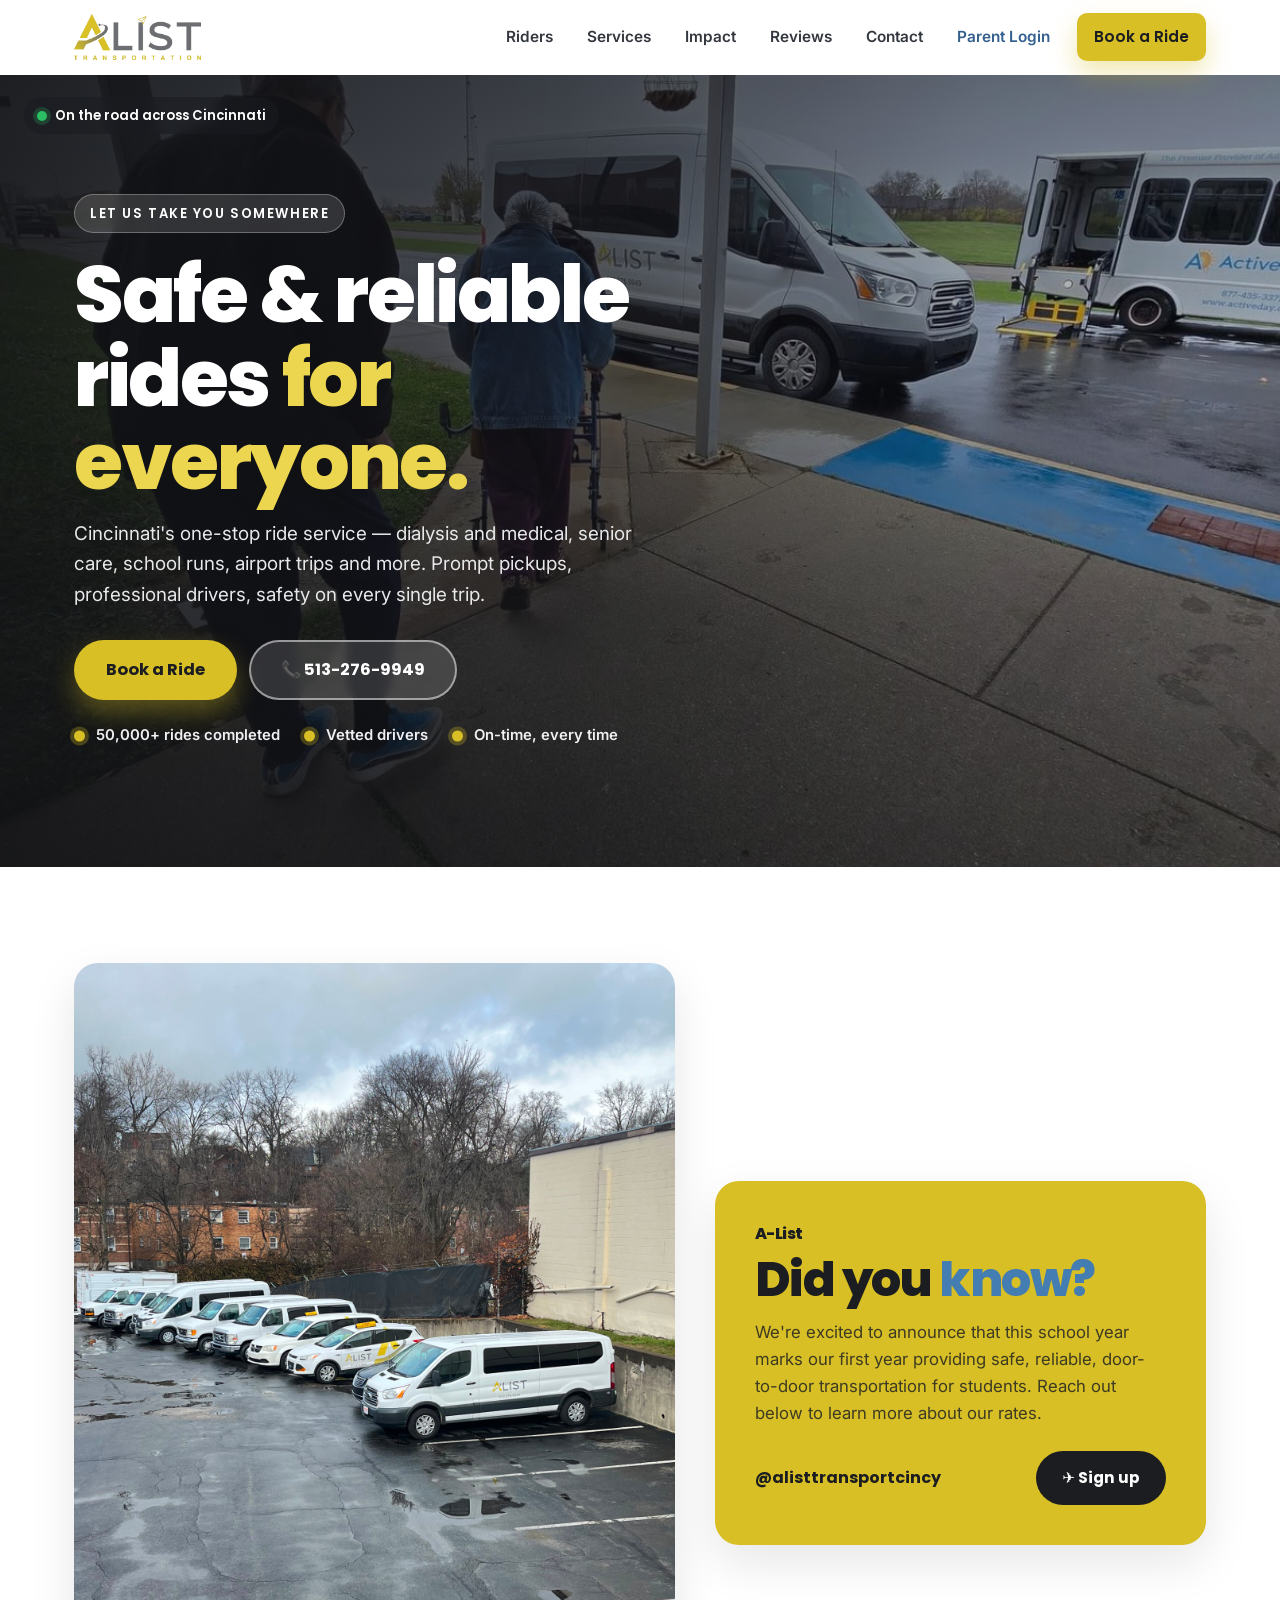
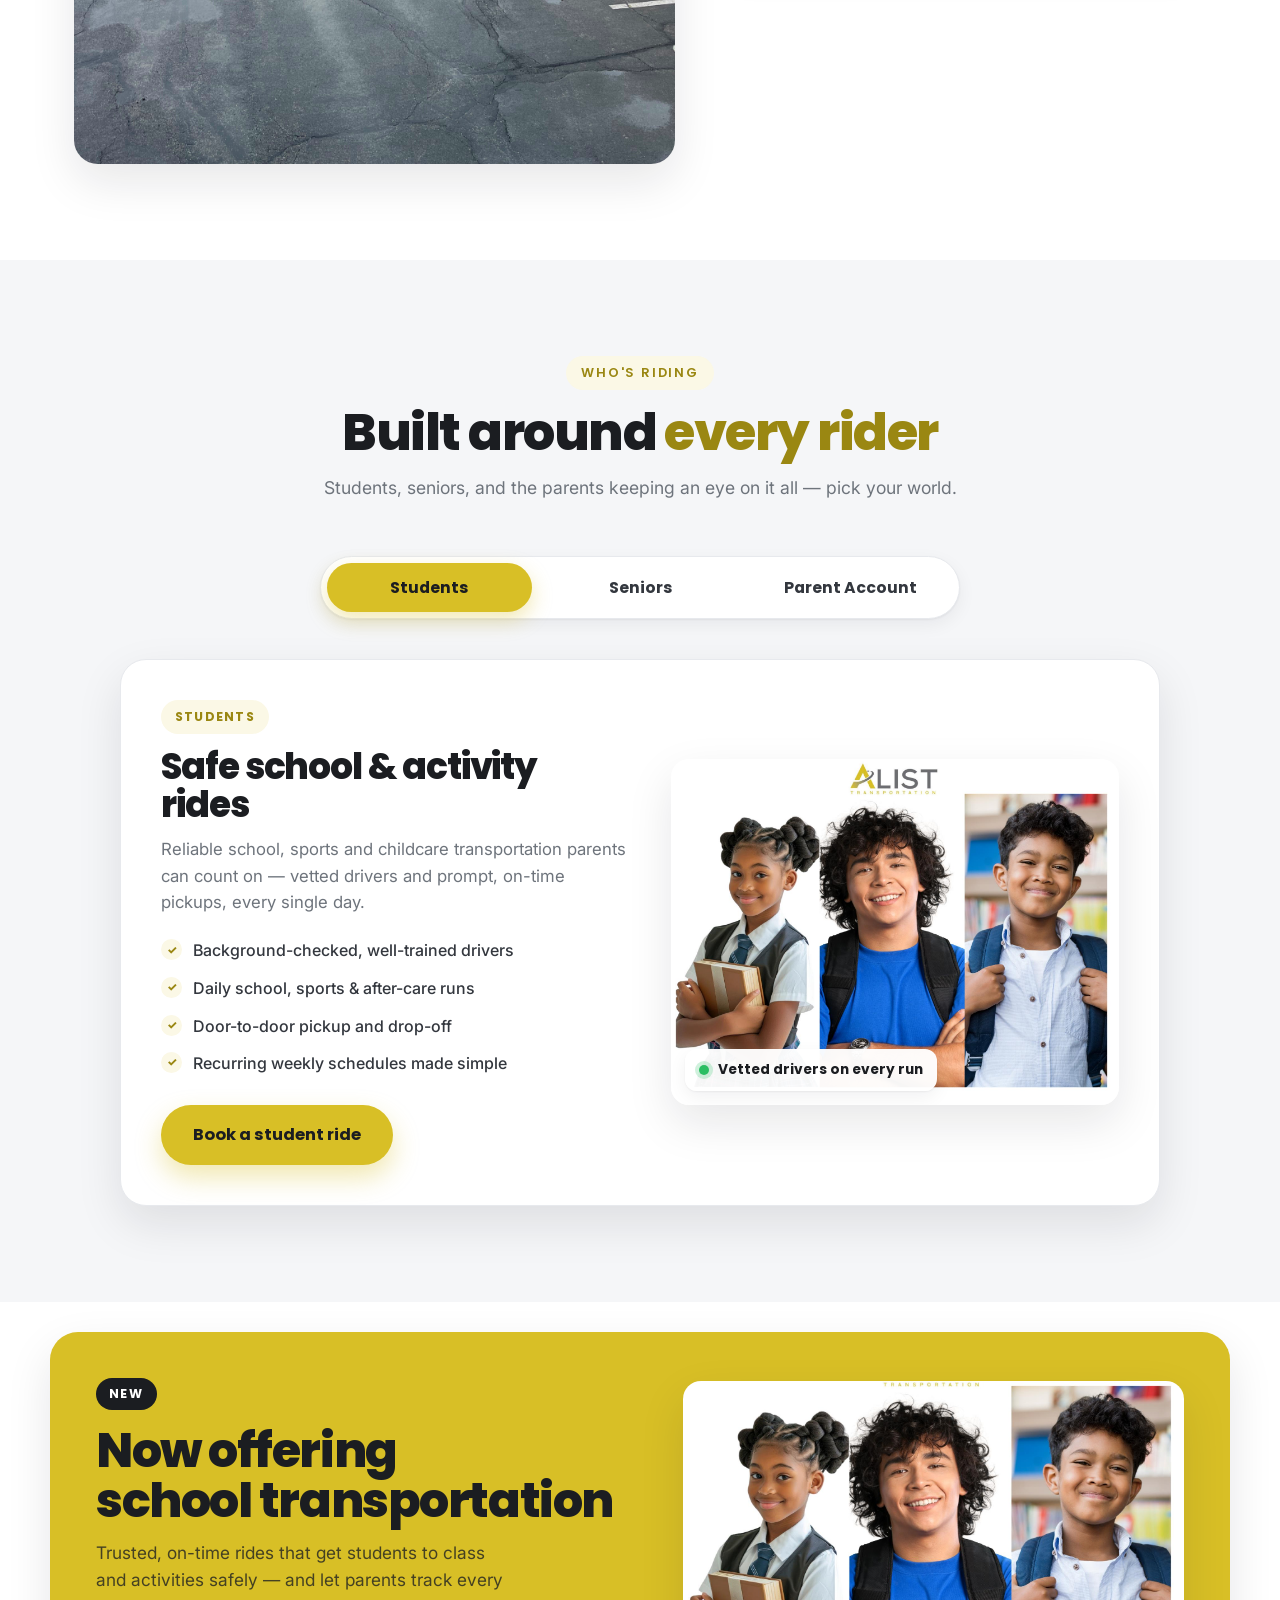
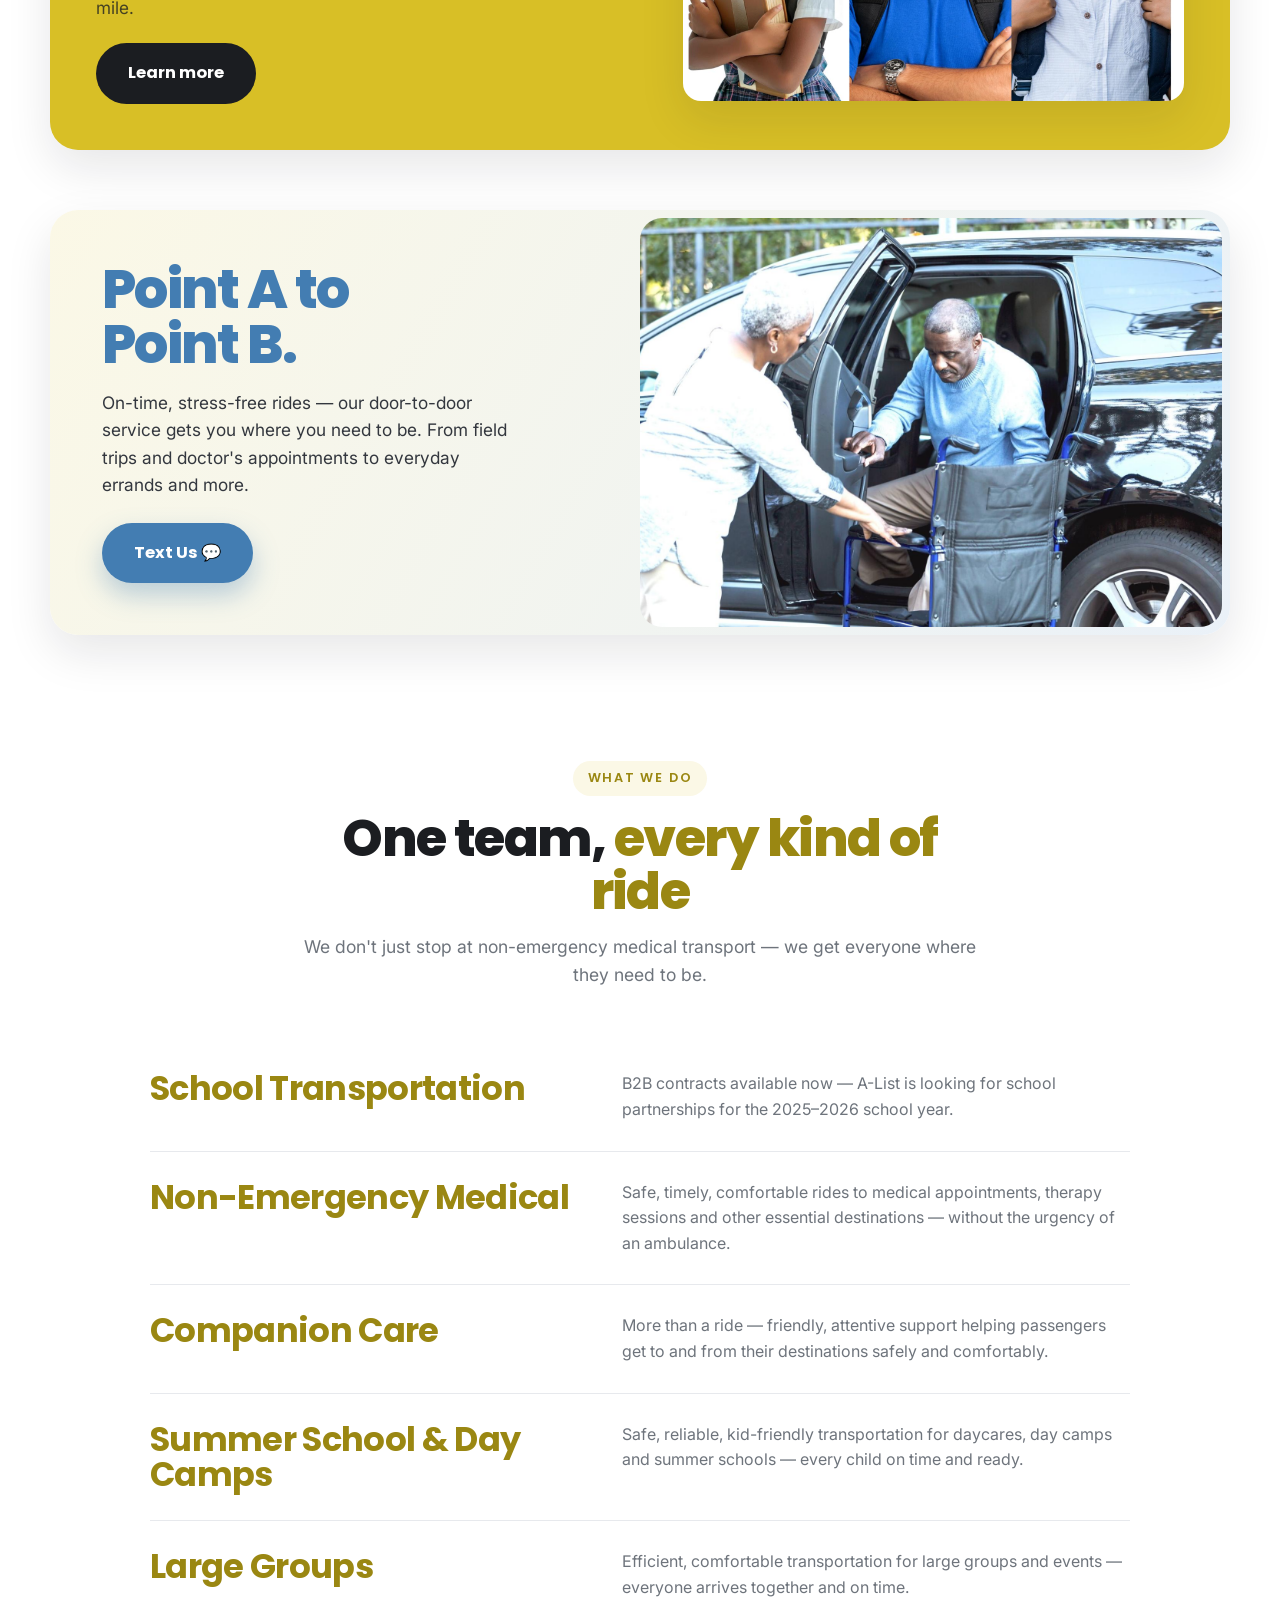
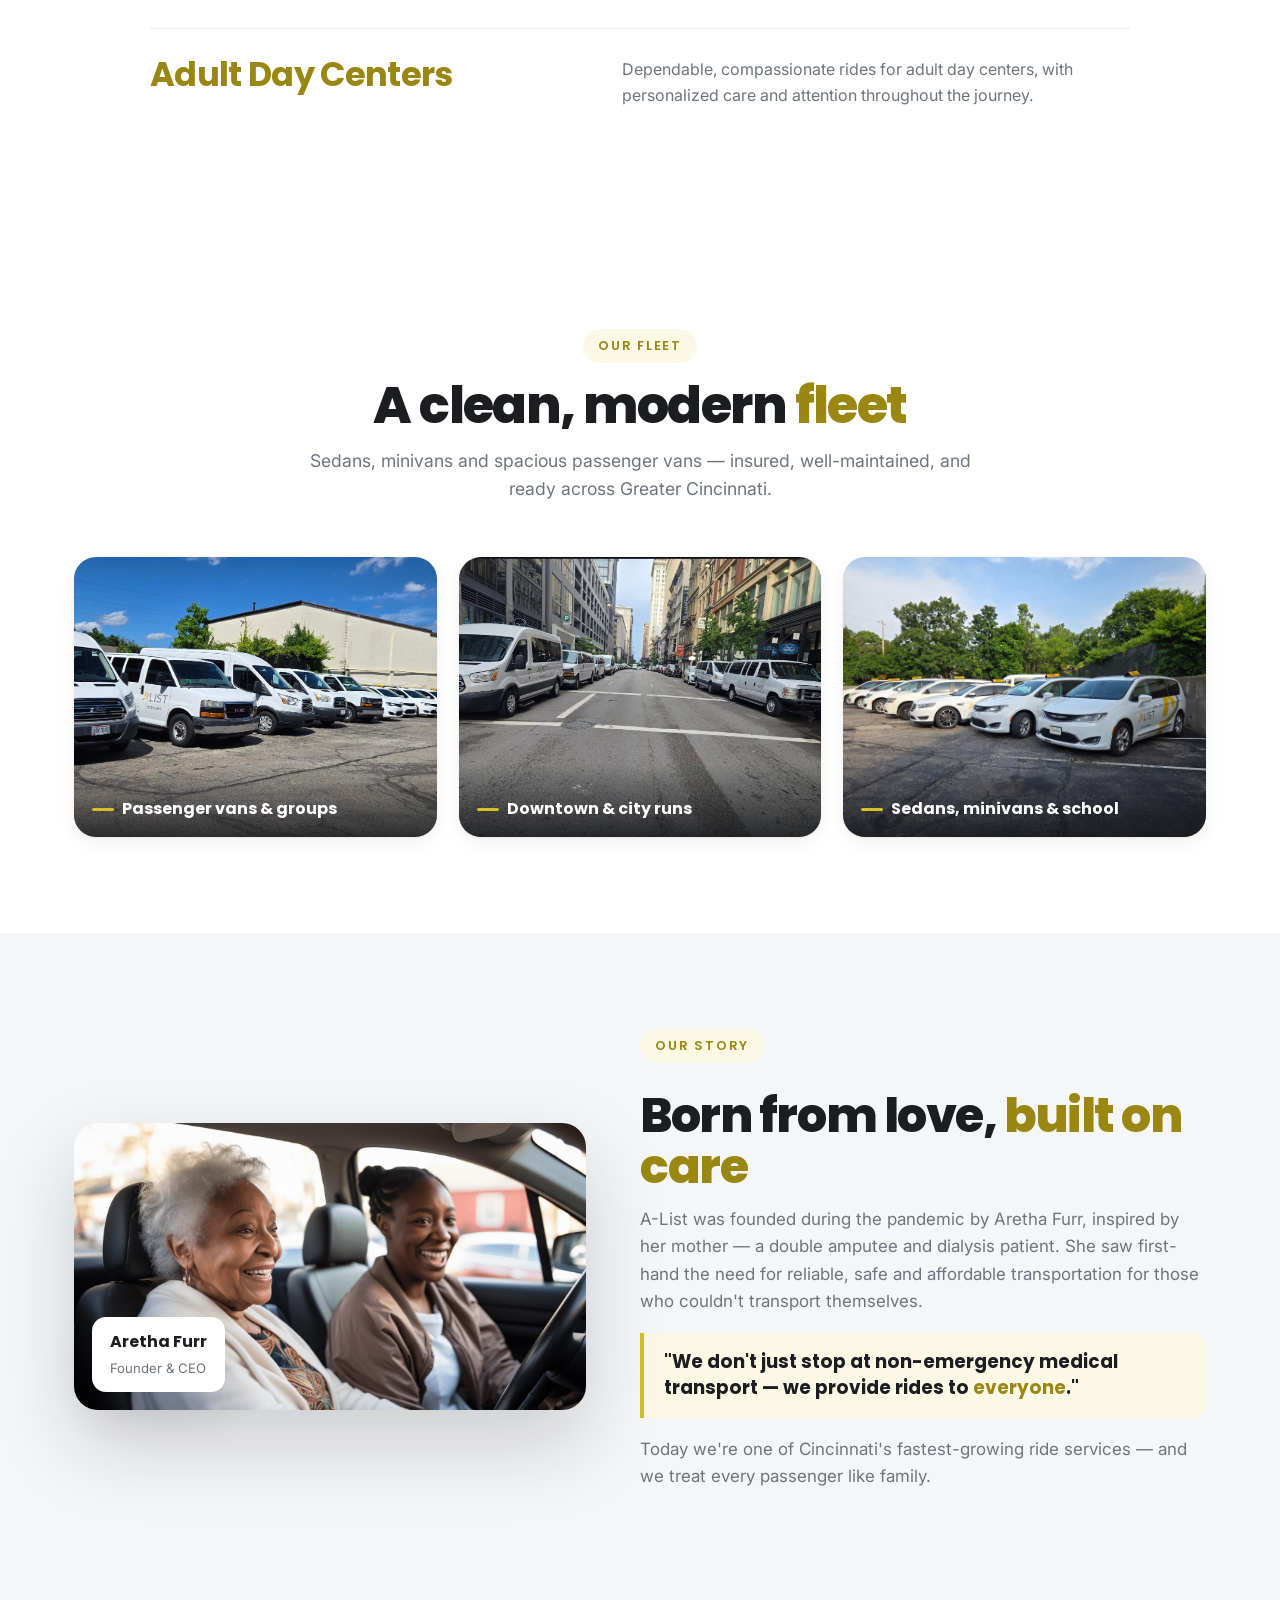
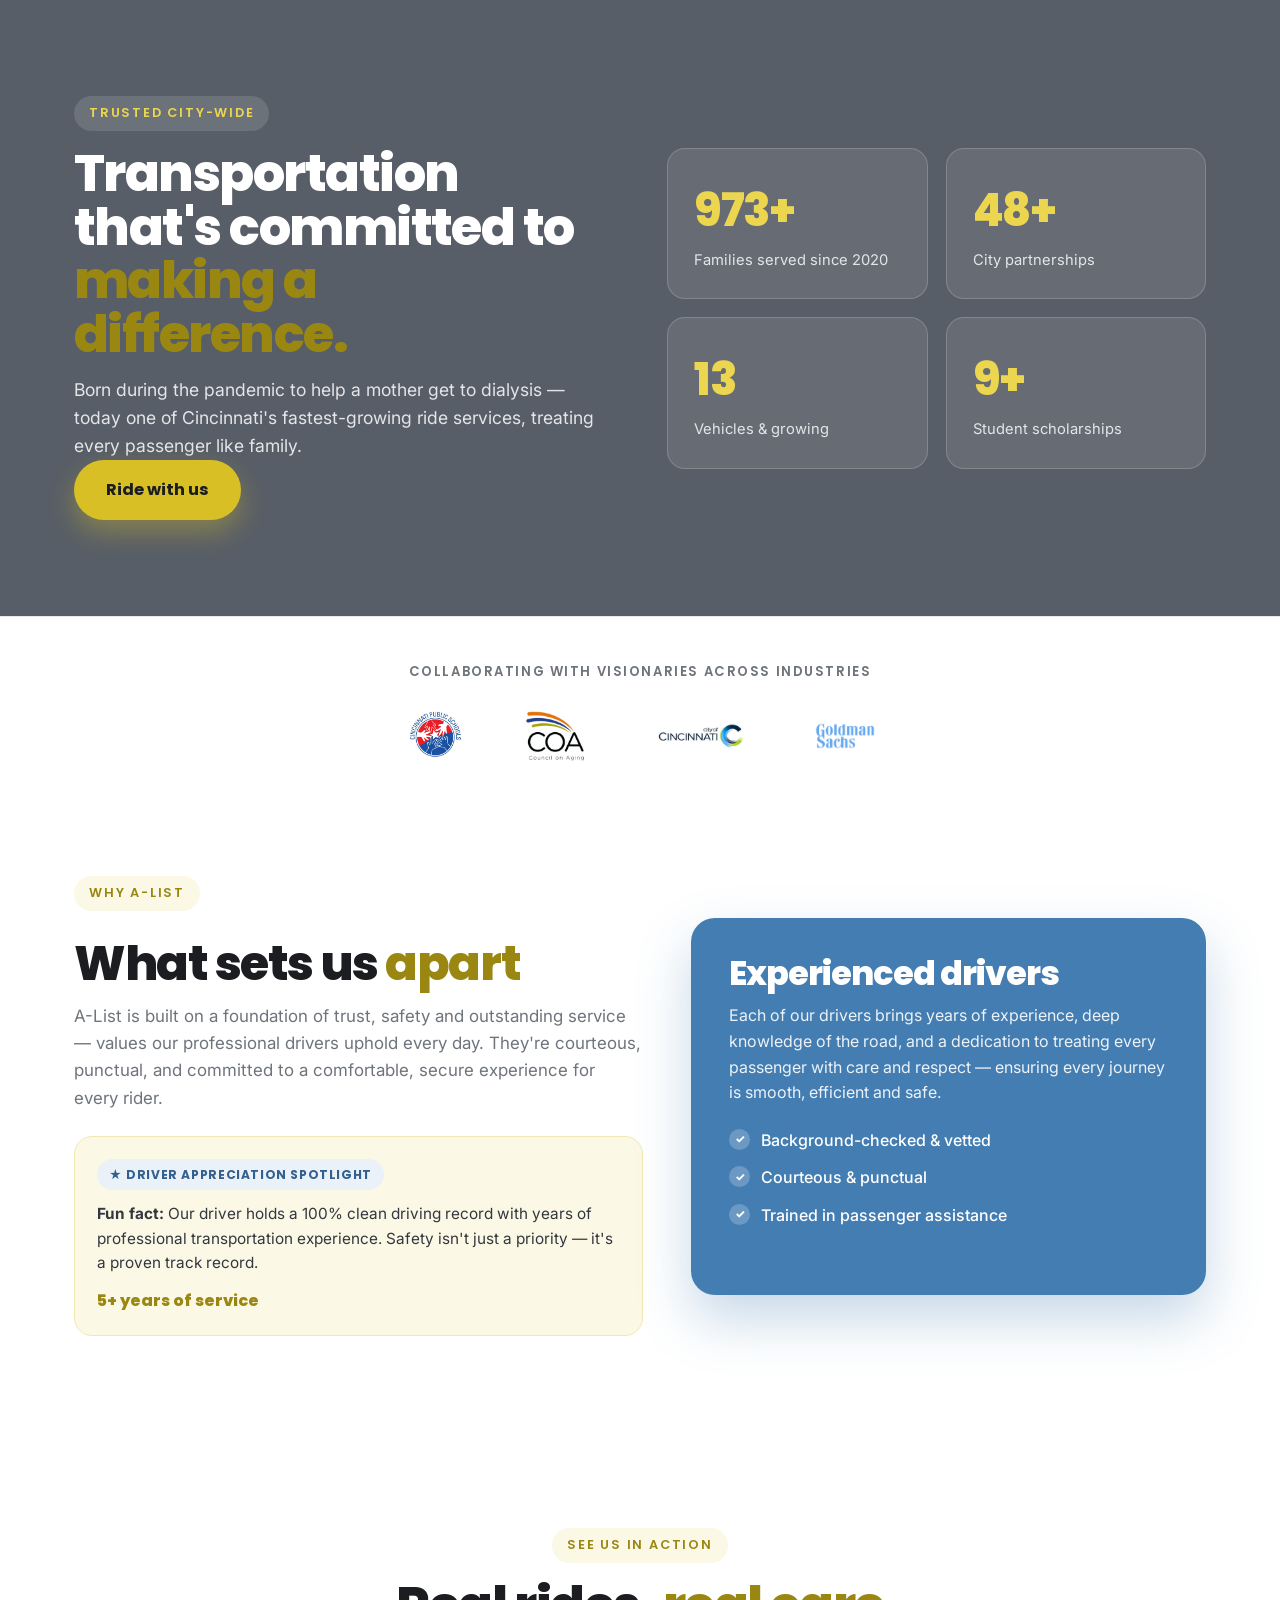
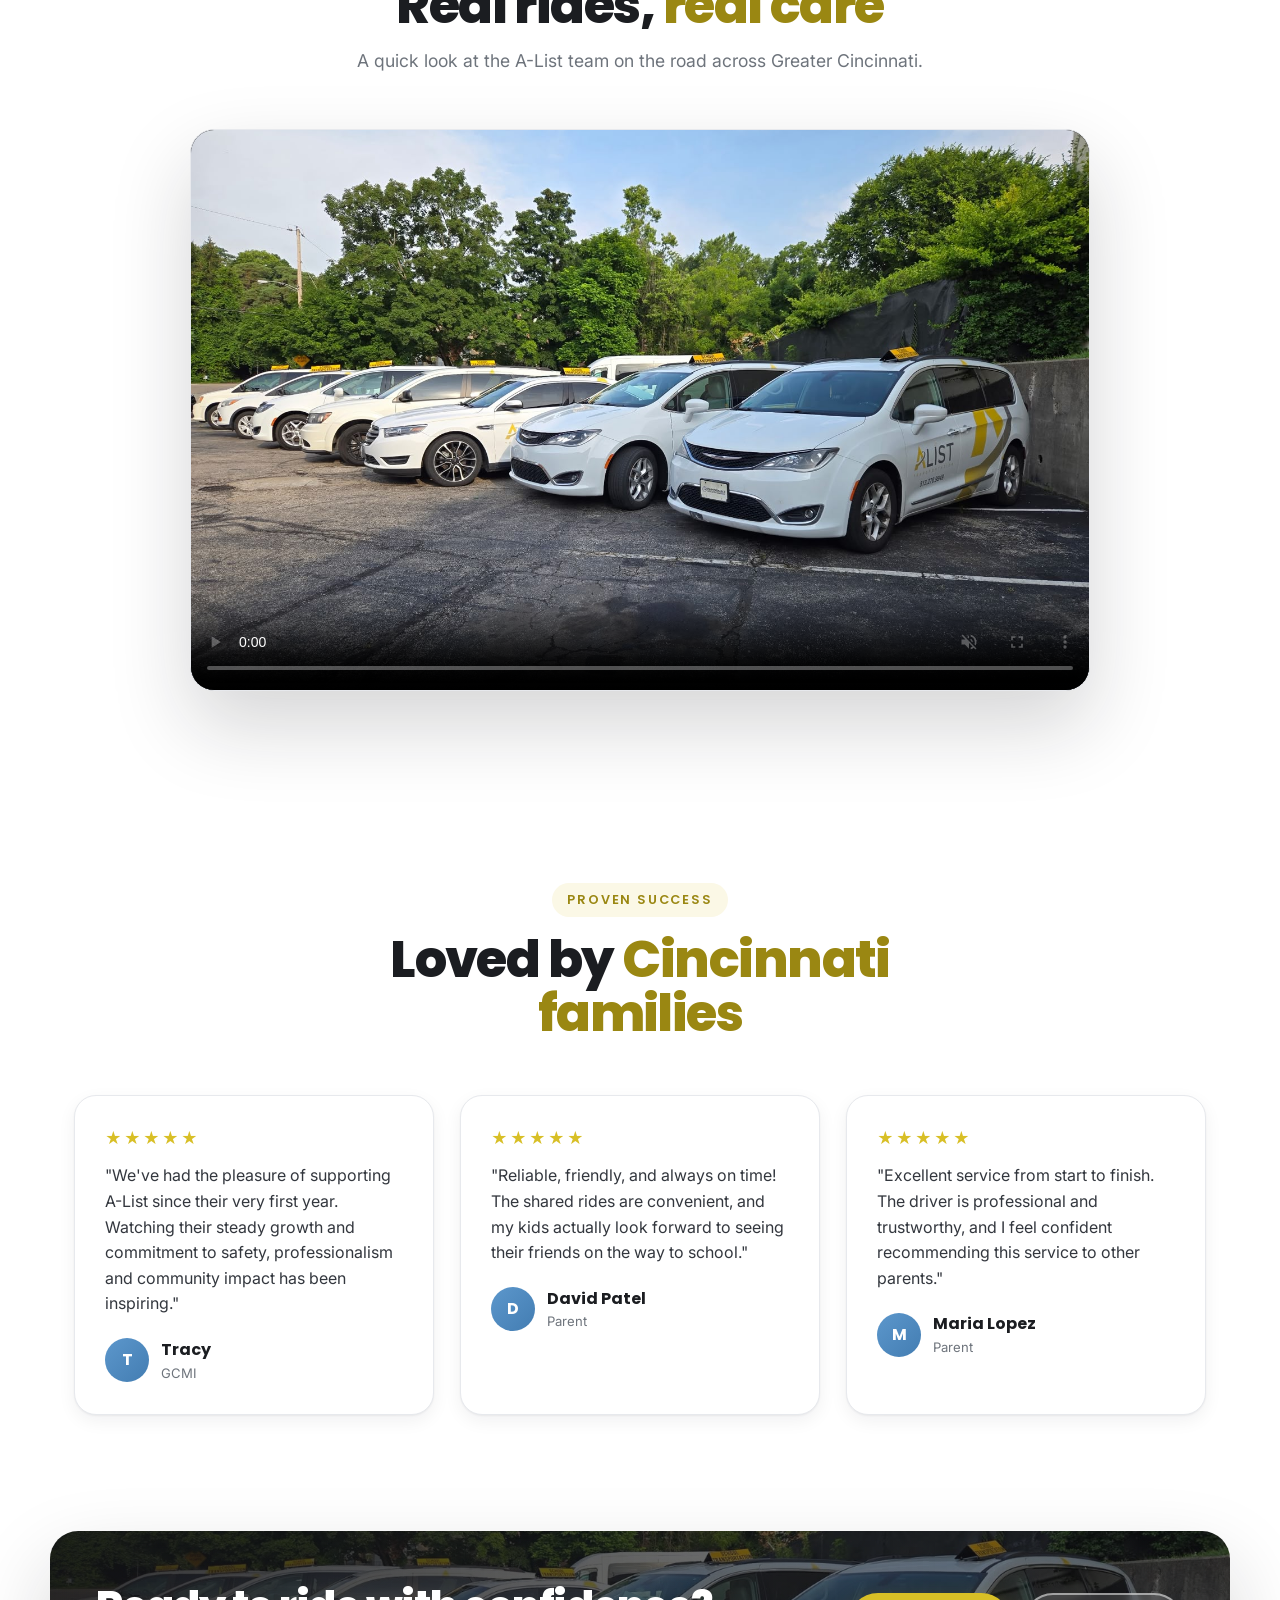
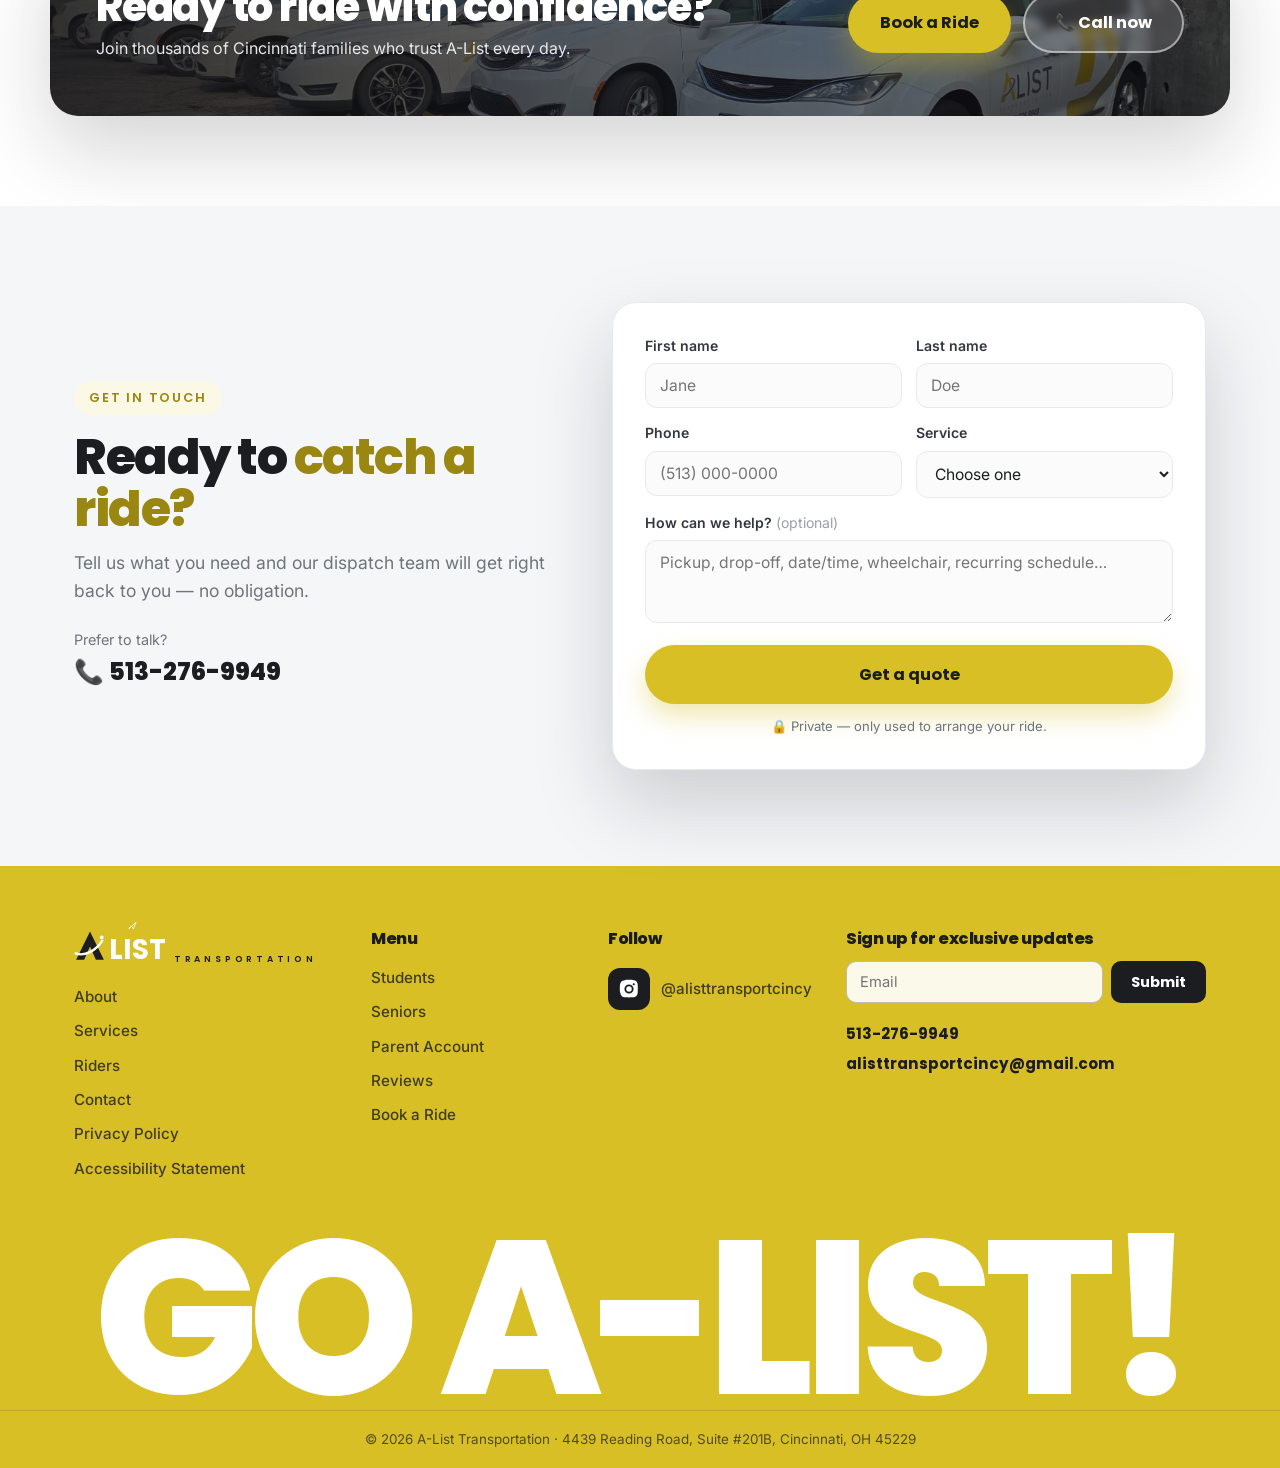
==== commit 6ebc3811: "Footer: Instagram icon button with handle; remove Snapchat/Facebook/YouTube placeholders Co-Authored" ====
--- a/index.html
+++ b/index.html
@@ -12,7 +12,7 @@
   <link rel="preconnect" href="https://fonts.googleapis.com" />
   <link rel="preconnect" href="https://fonts.gstatic.com" crossorigin />
   <link href="https://fonts.googleapis.com/css2?family=Inter:wght@400;500;600;700&family=Poppins:wght@500;600;700;800&display=swap" rel="stylesheet" />
-  <link rel="stylesheet" href="styles.css?v=4" />
+  <link rel="stylesheet" href="styles.css?v=5" />
 </head>
 <body id="top">
 
@@ -416,10 +416,10 @@
       </div>
       <div class="footer__col">
         <h4>Follow</h4>
-        <a href="https://www.instagram.com/alisttransportationcincinnati/" target="_blank" rel="noopener">Instagram</a>
-        <a href="#">Snapchat</a>
-        <a href="#">Facebook</a>
-        <a href="#">YouTube</a>
+        <a class="footer__insta" href="https://www.instagram.com/alisttransportationcincinnati/" target="_blank" rel="noopener" aria-label="A-List Transportation on Instagram">
+          <span class="footer__insta-ic"><svg viewBox="0 0 24 24"><path d="M12 2c2.7 0 3 0 4.1.1 1 0 1.7.2 2.3.5.6.2 1.1.5 1.6 1 .5.5.8 1 1 1.6.3.6.4 1.3.5 2.3.1 1.1.1 1.4.1 4.1s0 3-.1 4.1c0 1-.2 1.7-.5 2.3a4.3 4.3 0 0 1-1 1.6 4.3 4.3 0 0 1-1.6 1c-.6.3-1.3.4-2.3.5-1.1.1-1.4.1-4.1.1s-3 0-4.1-.1c-1 0-1.7-.2-2.3-.5a4.3 4.3 0 0 1-1.6-1 4.3 4.3 0 0 1-1-1.6c-.3-.6-.4-1.3-.5-2.3C2 15 2 14.7 2 12s0-3 .1-4.1c0-1 .2-1.7.5-2.3.2-.6.5-1.1 1-1.6.5-.5 1-.8 1.6-1 .6-.3 1.3-.4 2.3-.5C8.6 2 8.9 2 12 2zm0 5a5 5 0 1 0 0 10 5 5 0 0 0 0-10zm0 2a3 3 0 1 1 0 6 3 3 0 0 1 0-6zm5.2-3.4a1.2 1.2 0 1 0 0 2.4 1.2 1.2 0 0 0 0-2.4z"/></svg></span>
+          <span>@alisttransportcincy</span>
+        </a>
       </div>
       <div class="footer__col">
         <h4>Sign up for exclusive updates</h4>
--- a/styles.css
+++ b/styles.css
@@ -306,6 +306,11 @@
 .footer__news input:focus { outline: none; border-color: var(--ink); background: #fff; }
 .footer__news button { background: var(--ink); color: #fff; border: 0; border-radius: 10px; padding: 0 20px; font-family: var(--display); font-weight: 700; font-size: .92rem; cursor: pointer; transition: background .2s; white-space: nowrap; }
 .footer__news button:hover { background: #000; }
+.footer__insta { display: inline-flex !important; align-items: center; gap: 11px; font-family: var(--display); font-weight: 700; color: var(--ink); margin-top: 2px; }
+.footer__insta-ic { width: 42px; height: 42px; border-radius: 12px; background: var(--ink); display: grid; place-items: center; flex: none; transition: background .2s, transform .2s; }
+.footer__insta-ic svg { width: 22px; height: 22px; fill: #fff; }
+.footer__insta:hover .footer__insta-ic { background: #000; transform: translateY(-2px); }
+.footer__insta:hover { color: var(--blue-deep) !important; transform: none !important; }
 .footer__reach2 a { display: block; font-family: var(--display); font-weight: 700; color: var(--ink); padding: 3px 0; transition: color .2s; }
 .footer__reach2 a:hover { color: var(--blue-deep); }
 .footer__go { text-align: center; line-height: .78; padding: 4px 0 6px; }
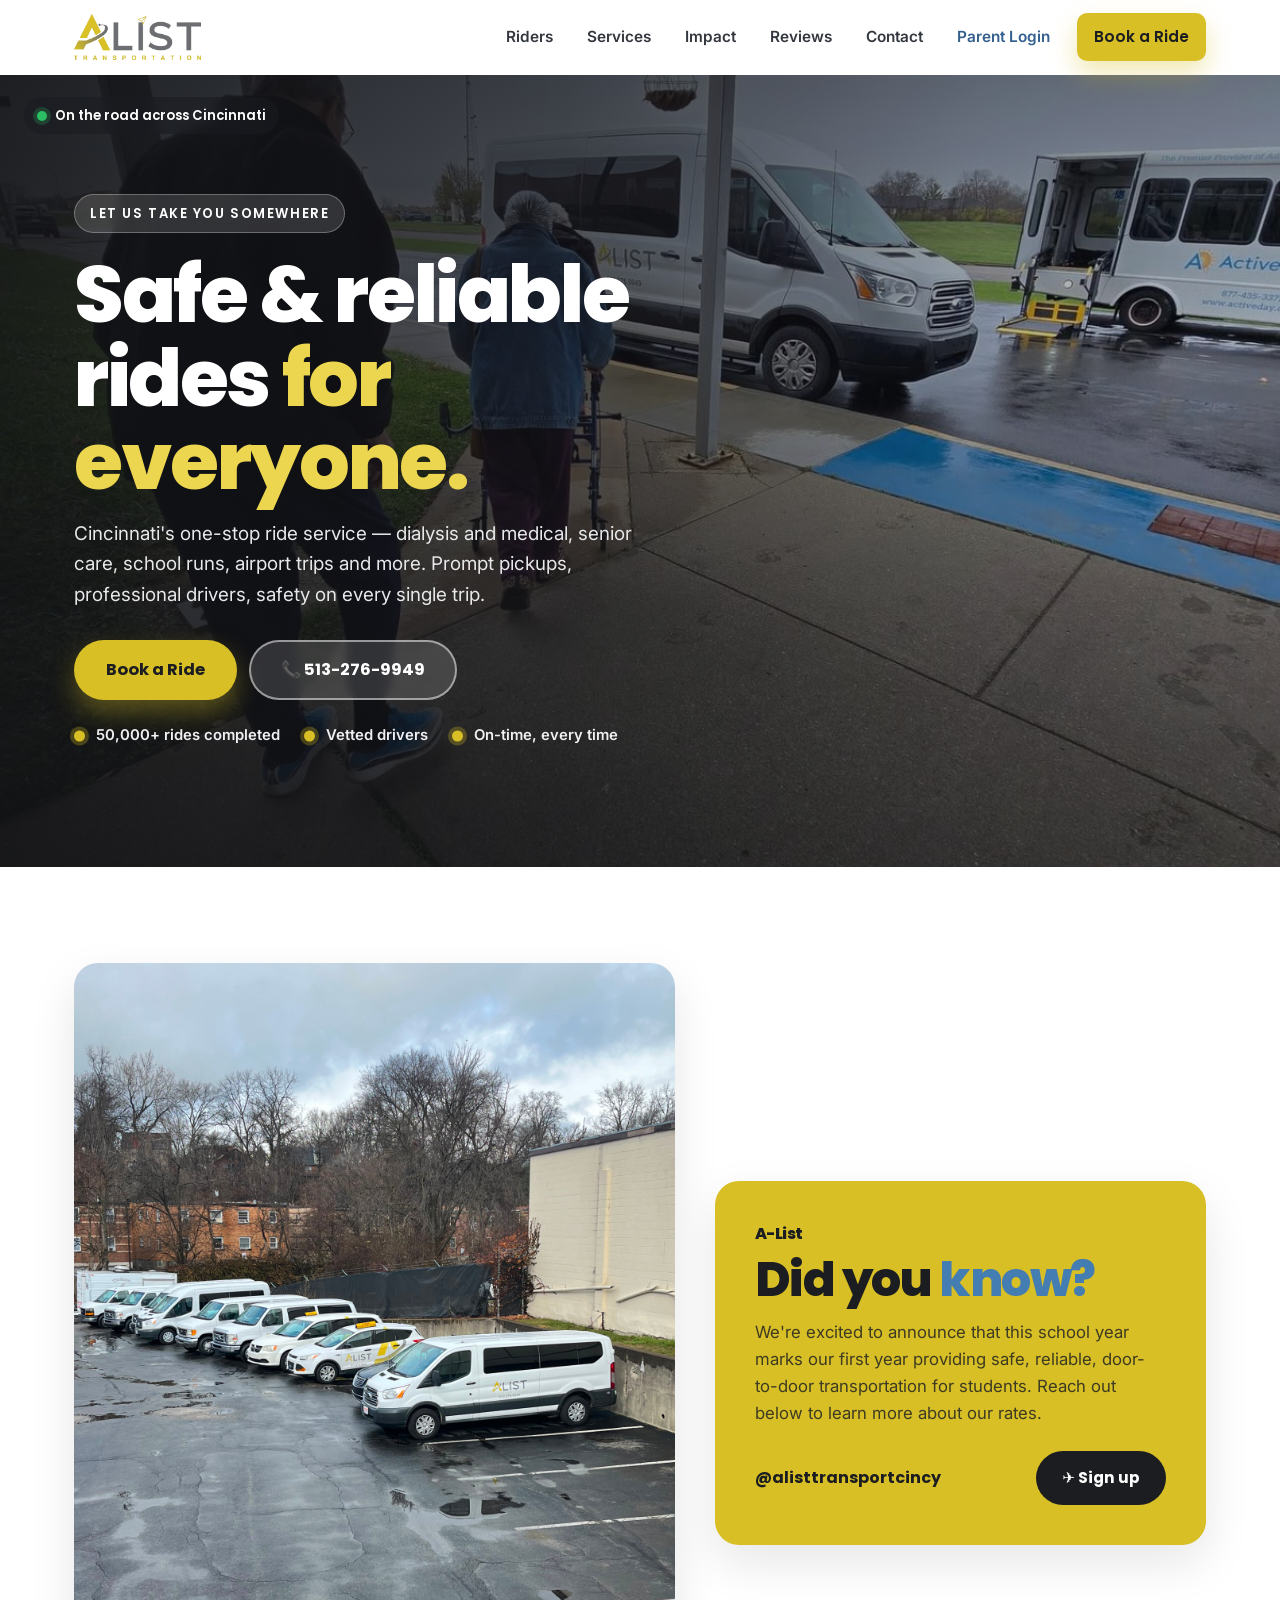
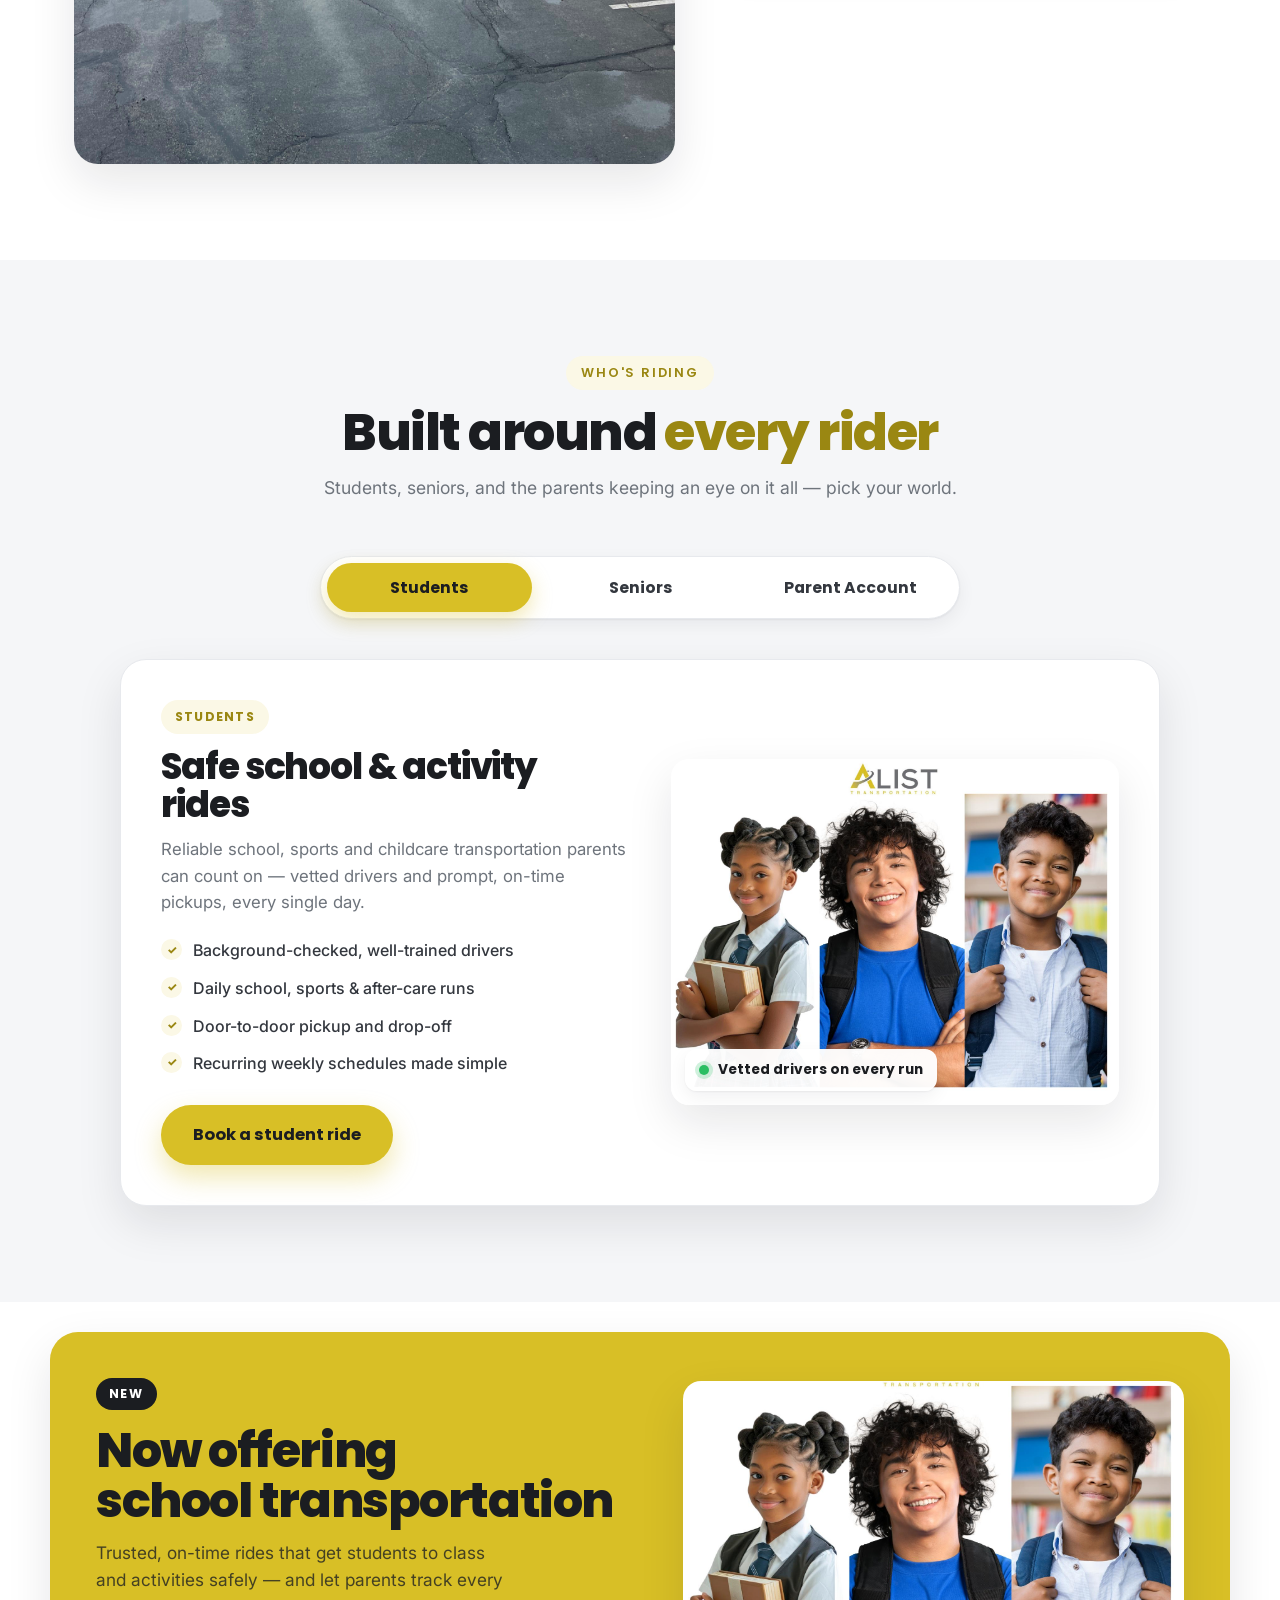
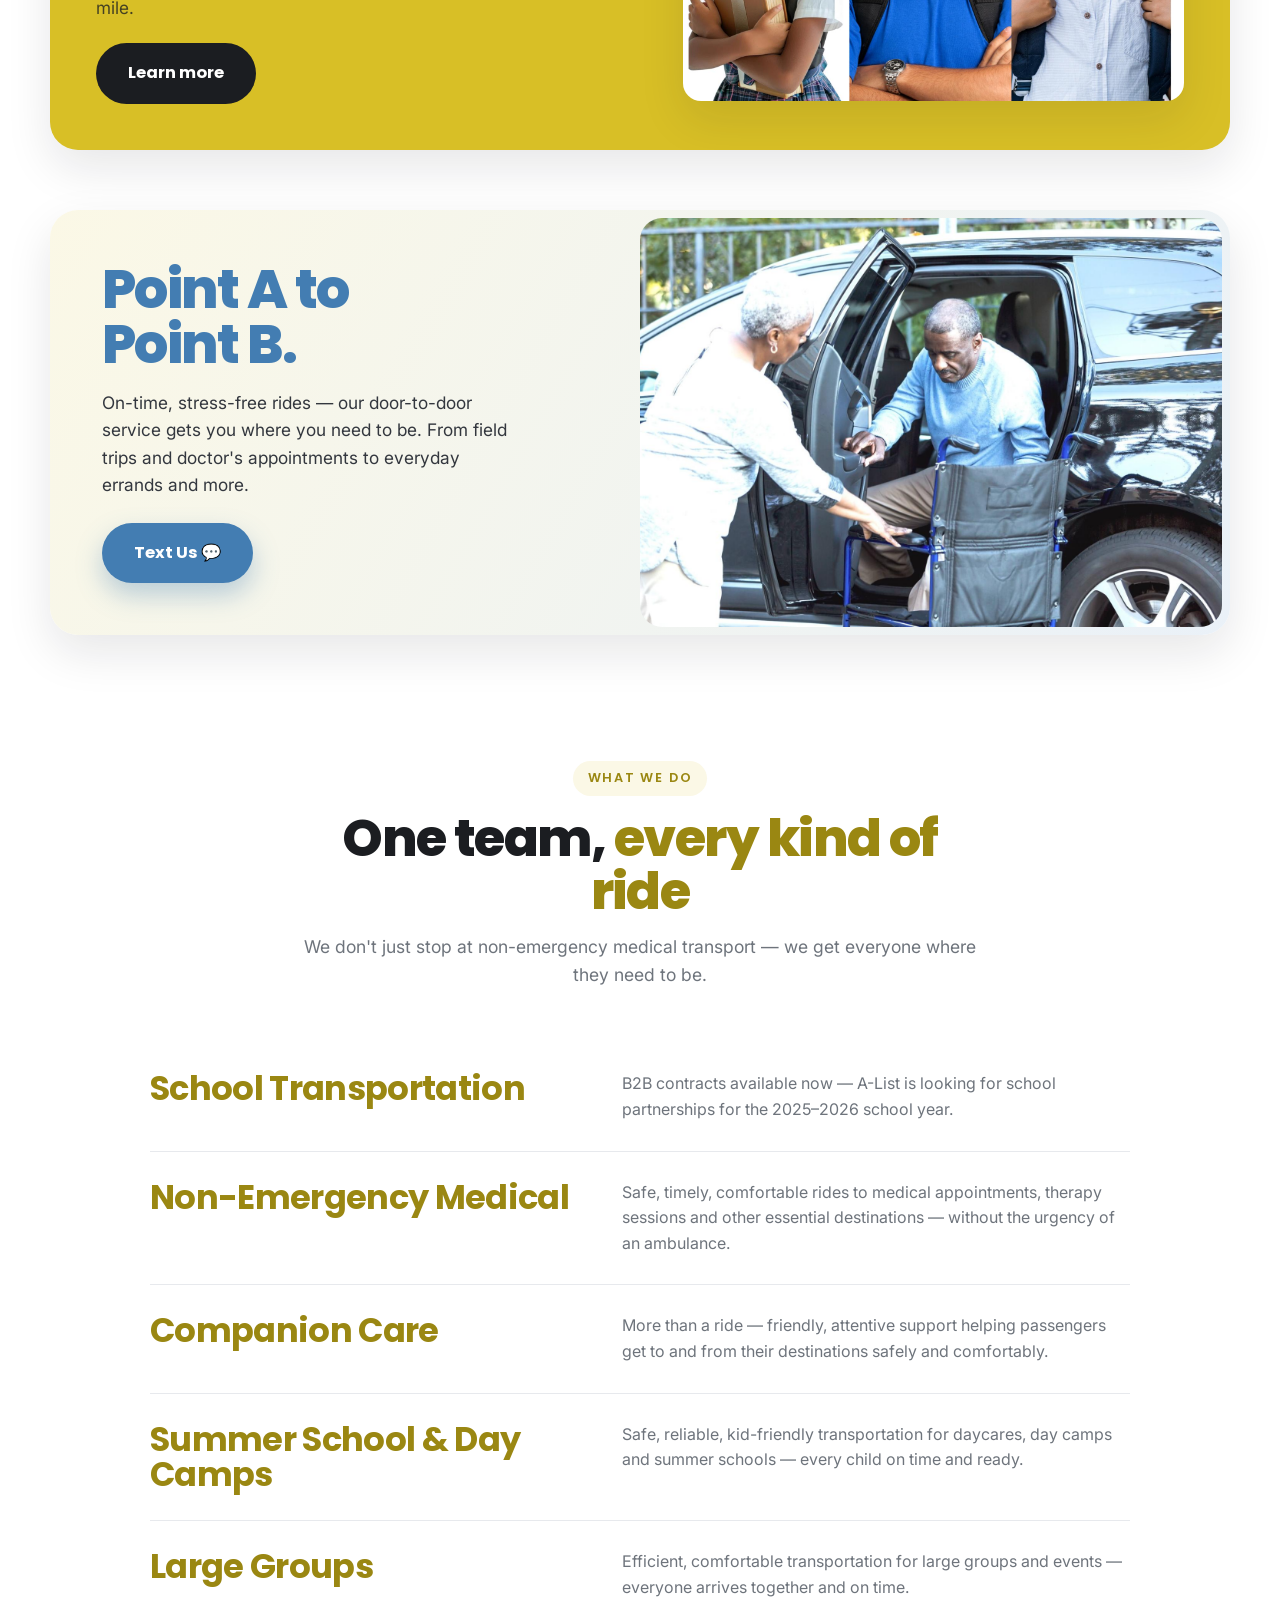
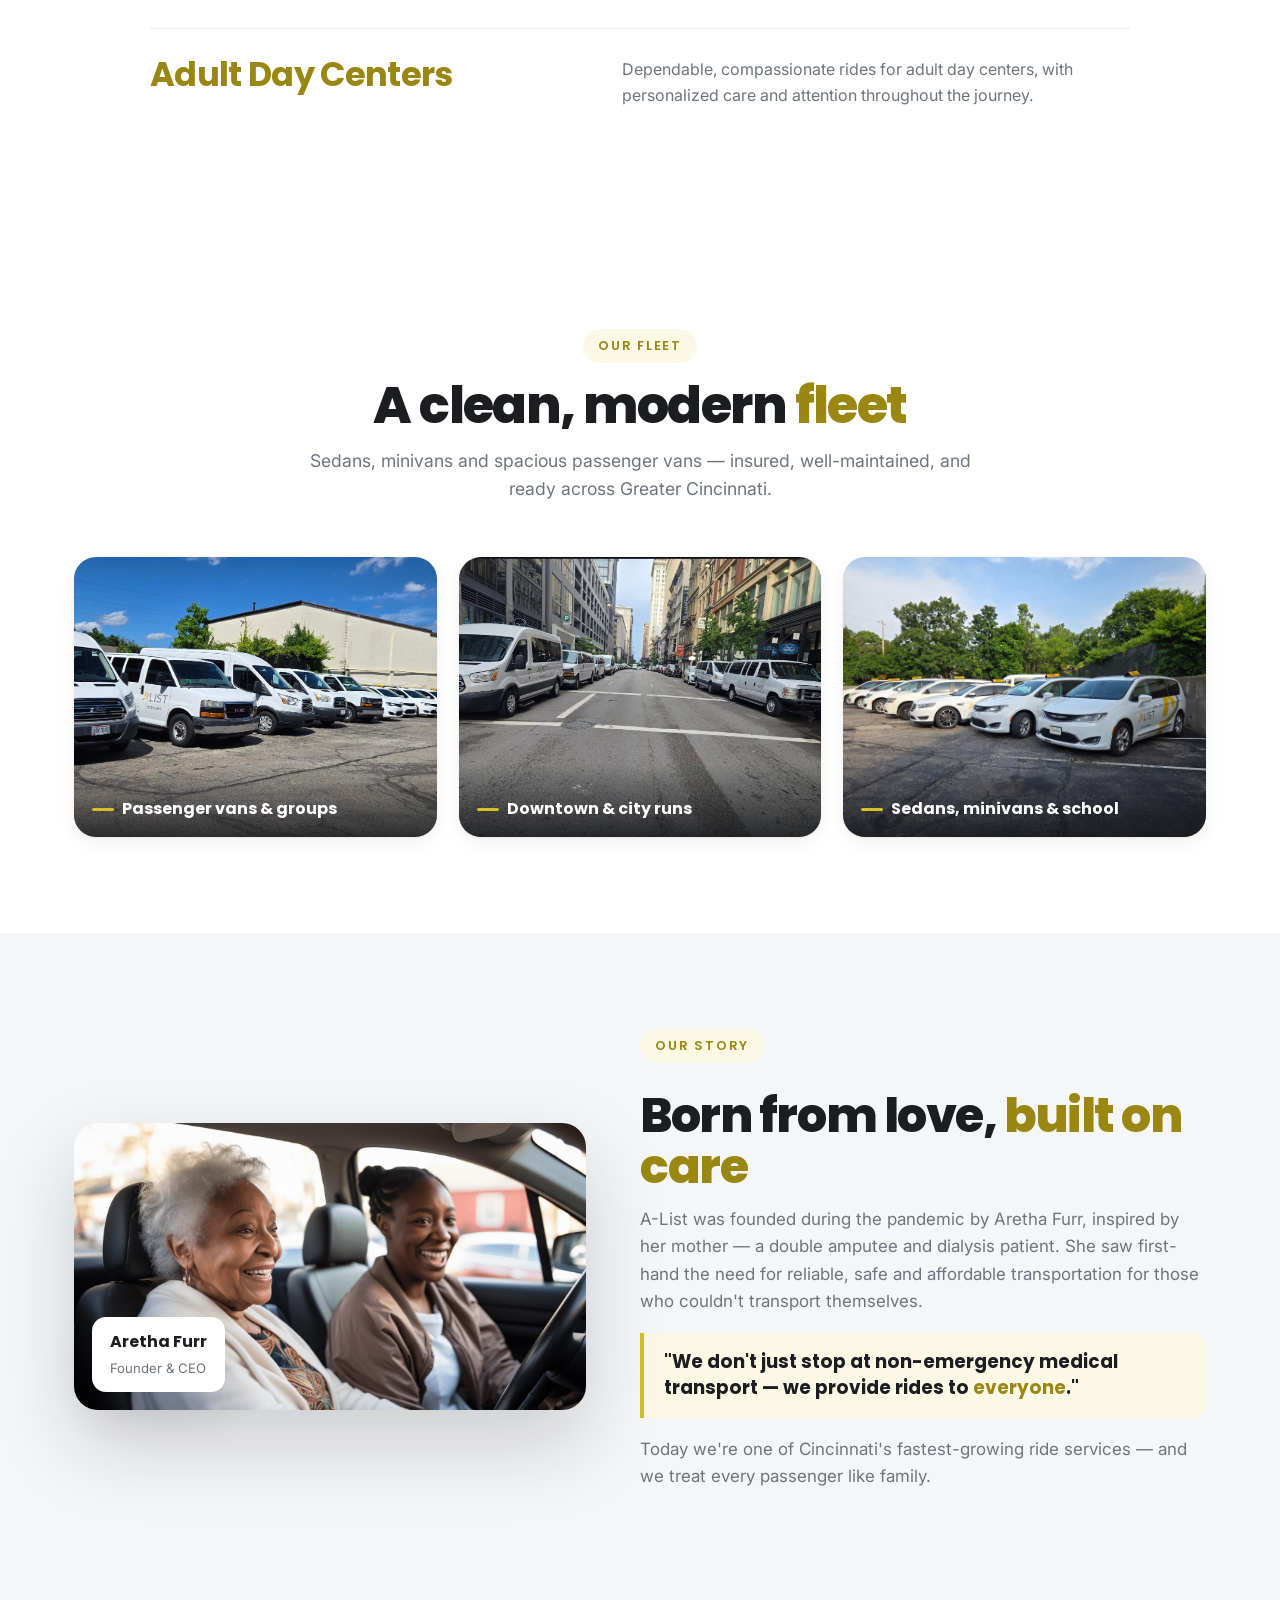
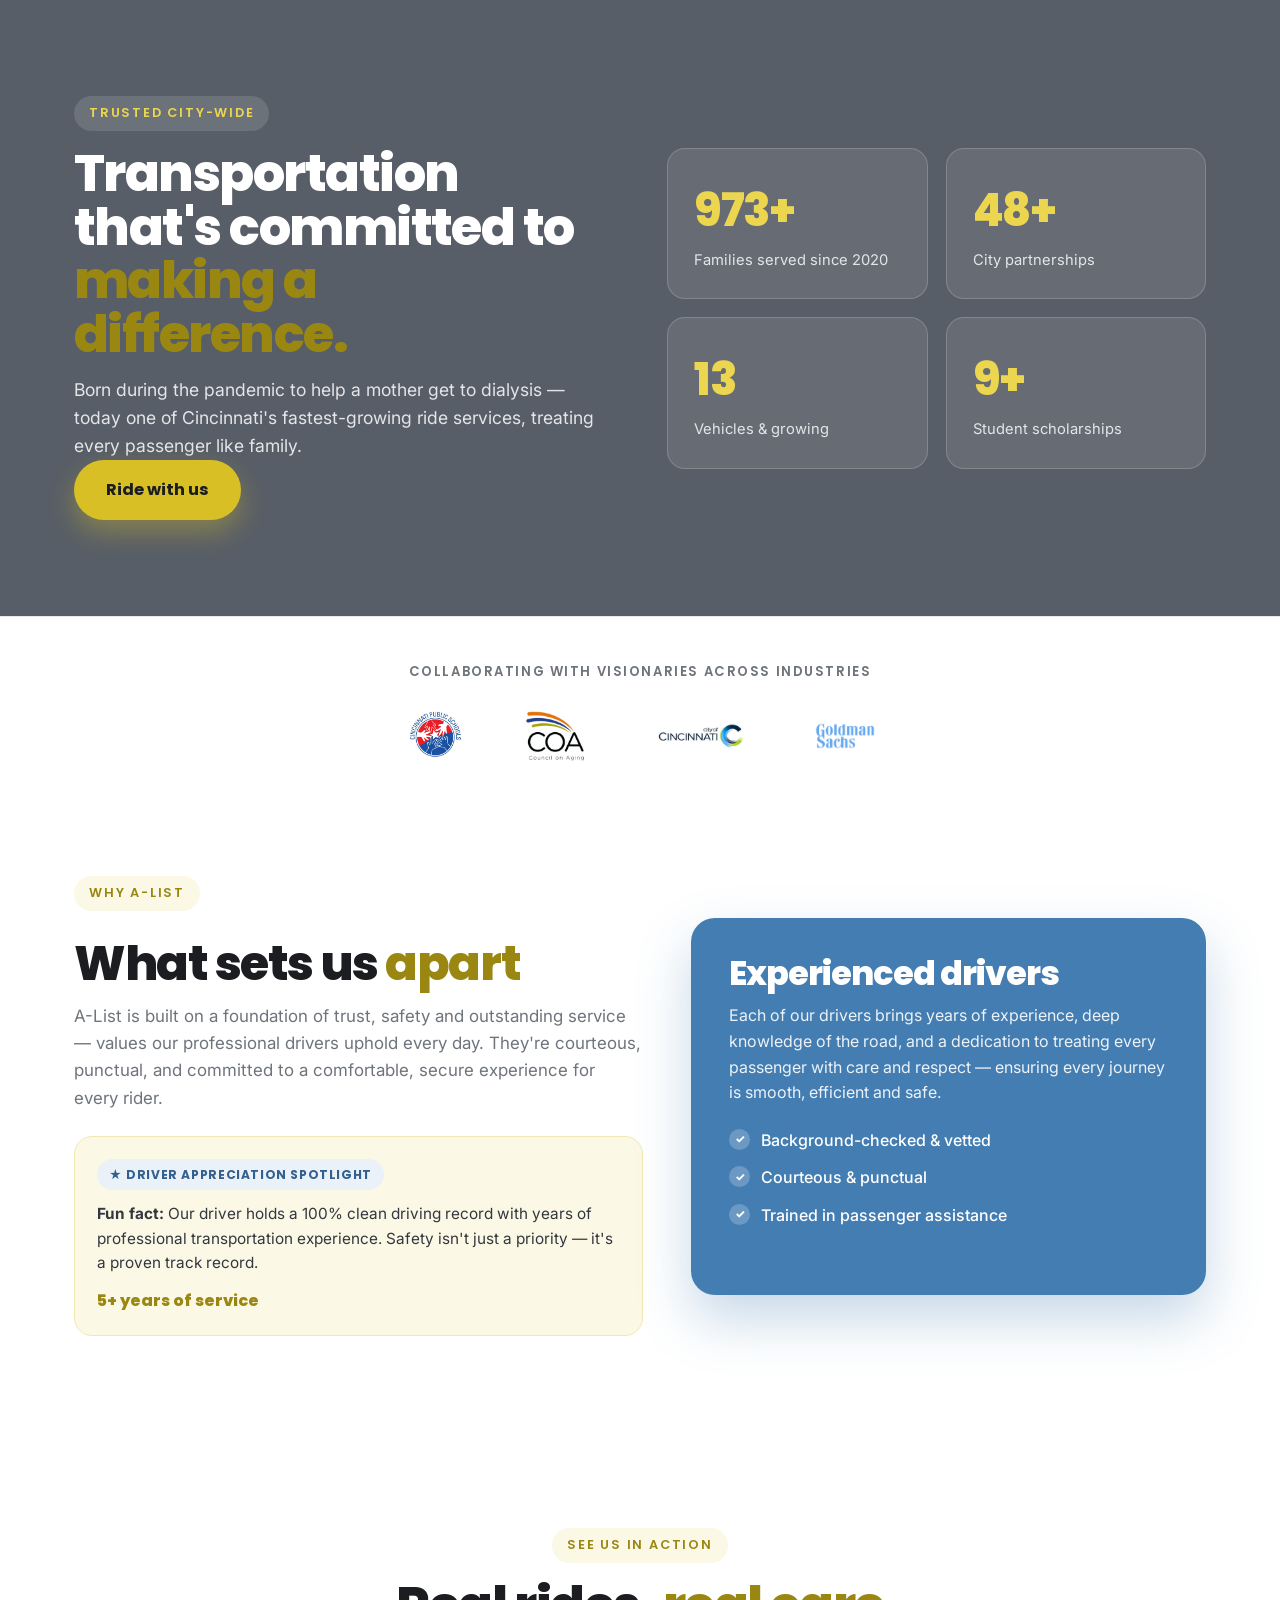
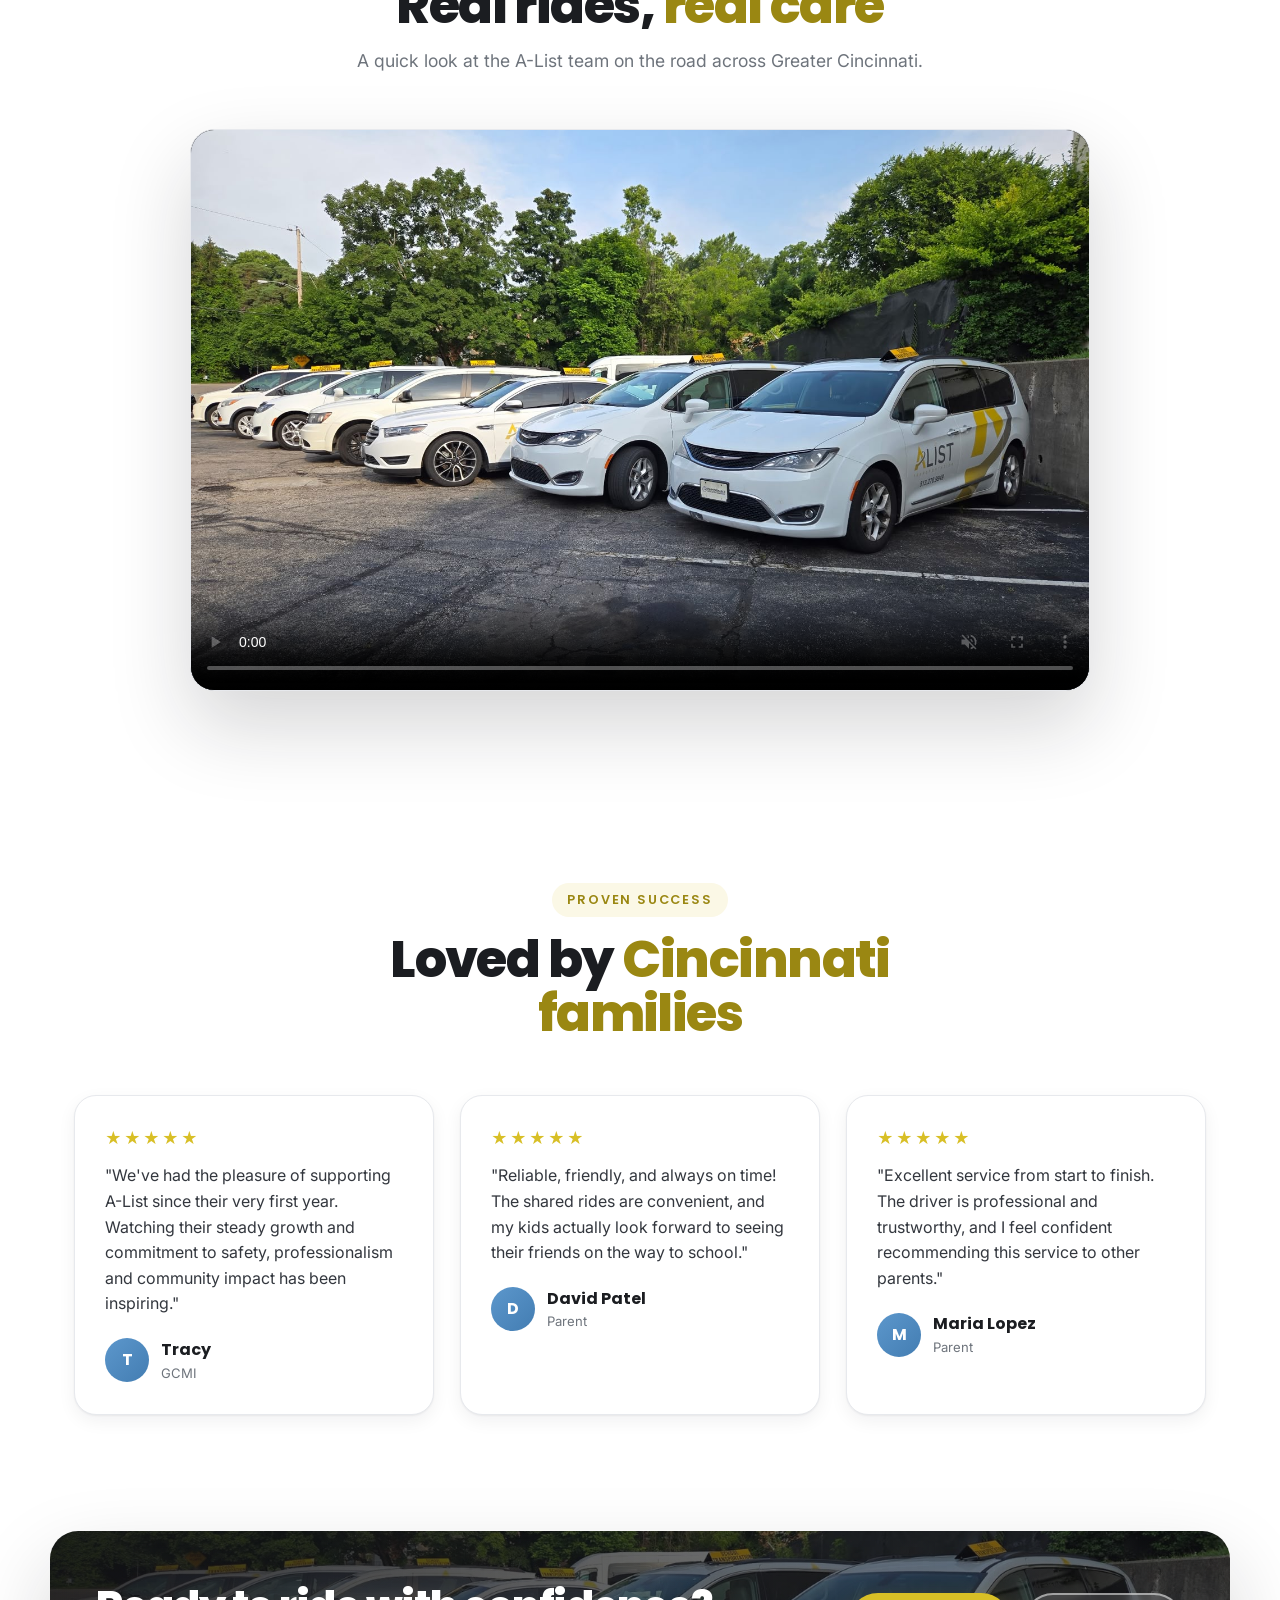
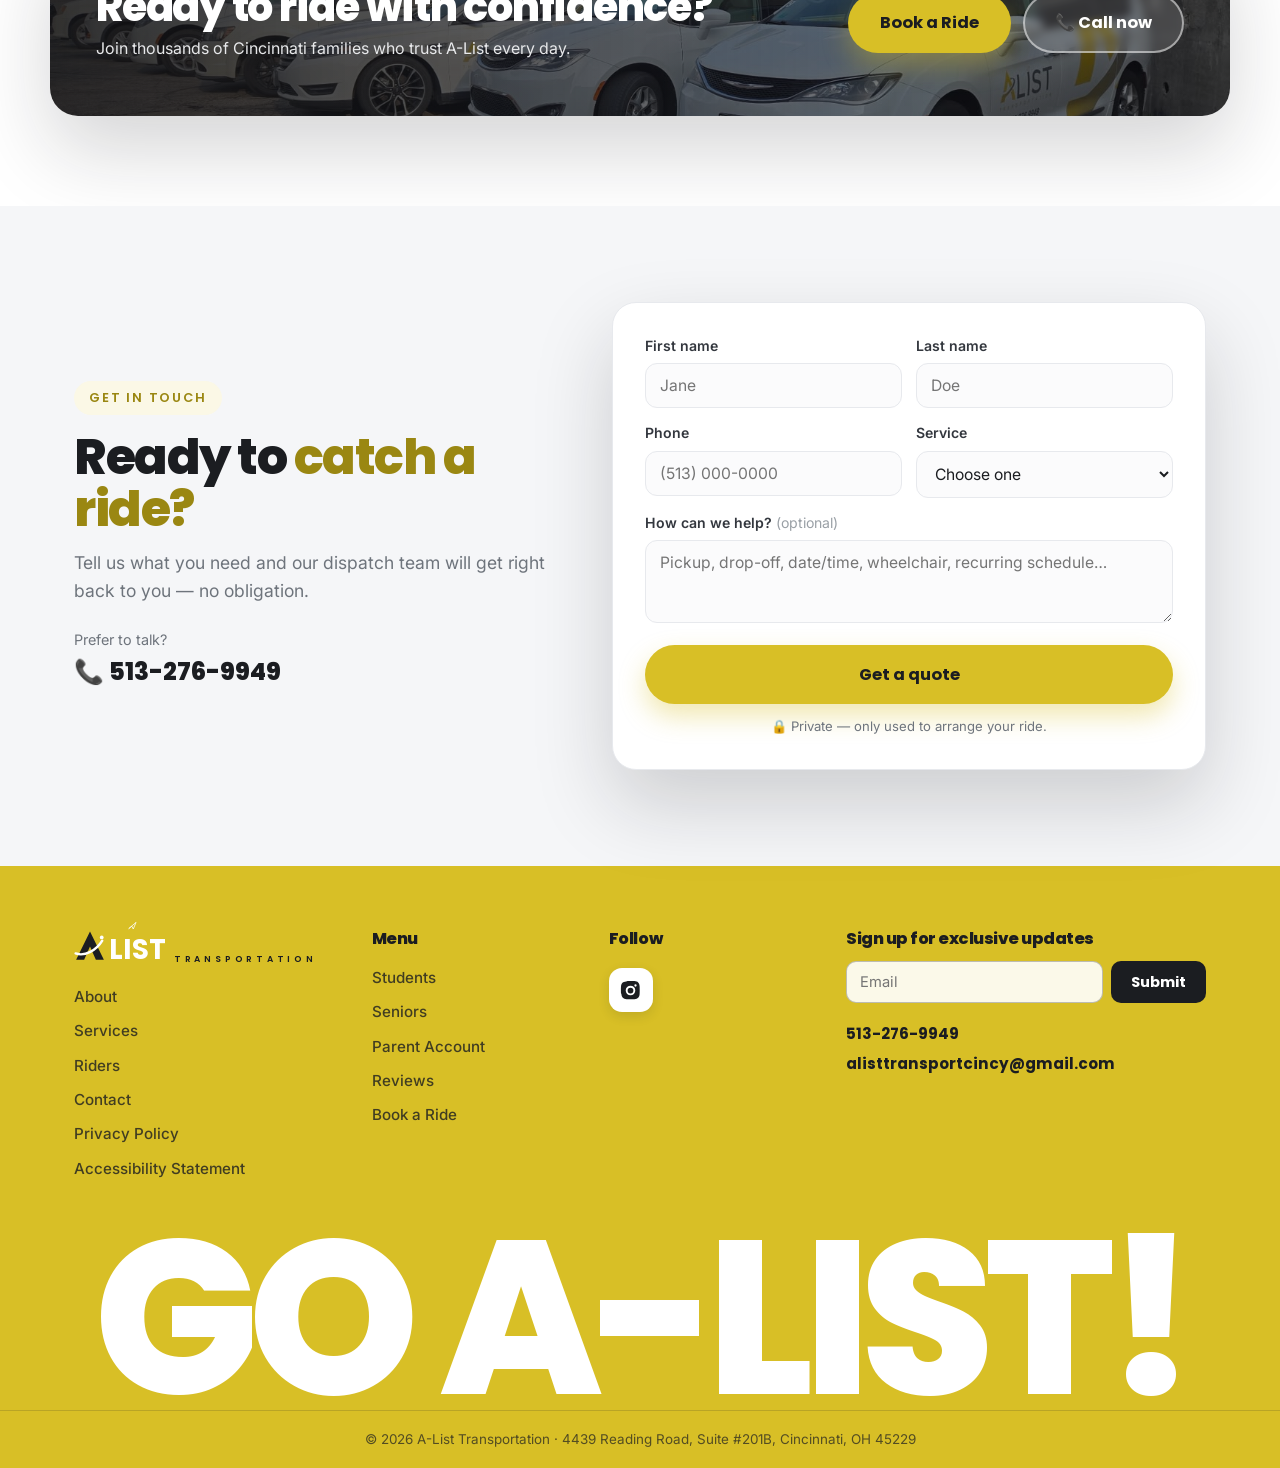
==== commit 394e5e75: "Footer Instagram: icon only (no username), white button instead of black Co-Authored-By: Claude Opus" ====
--- a/index.html
+++ b/index.html
@@ -12,7 +12,7 @@
   <link rel="preconnect" href="https://fonts.googleapis.com" />
   <link rel="preconnect" href="https://fonts.gstatic.com" crossorigin />
   <link href="https://fonts.googleapis.com/css2?family=Inter:wght@400;500;600;700&family=Poppins:wght@500;600;700;800&display=swap" rel="stylesheet" />
-  <link rel="stylesheet" href="styles.css?v=5" />
+  <link rel="stylesheet" href="styles.css?v=6" />
 </head>
 <body id="top">
 
@@ -418,7 +418,6 @@
         <h4>Follow</h4>
         <a class="footer__insta" href="https://www.instagram.com/alisttransportationcincinnati/" target="_blank" rel="noopener" aria-label="A-List Transportation on Instagram">
           <span class="footer__insta-ic"><svg viewBox="0 0 24 24"><path d="M12 2c2.7 0 3 0 4.1.1 1 0 1.7.2 2.3.5.6.2 1.1.5 1.6 1 .5.5.8 1 1 1.6.3.6.4 1.3.5 2.3.1 1.1.1 1.4.1 4.1s0 3-.1 4.1c0 1-.2 1.7-.5 2.3a4.3 4.3 0 0 1-1 1.6 4.3 4.3 0 0 1-1.6 1c-.6.3-1.3.4-2.3.5-1.1.1-1.4.1-4.1.1s-3 0-4.1-.1c-1 0-1.7-.2-2.3-.5a4.3 4.3 0 0 1-1.6-1 4.3 4.3 0 0 1-1-1.6c-.3-.6-.4-1.3-.5-2.3C2 15 2 14.7 2 12s0-3 .1-4.1c0-1 .2-1.7.5-2.3.2-.6.5-1.1 1-1.6.5-.5 1-.8 1.6-1 .6-.3 1.3-.4 2.3-.5C8.6 2 8.9 2 12 2zm0 5a5 5 0 1 0 0 10 5 5 0 0 0 0-10zm0 2a3 3 0 1 1 0 6 3 3 0 0 1 0-6zm5.2-3.4a1.2 1.2 0 1 0 0 2.4 1.2 1.2 0 0 0 0-2.4z"/></svg></span>
-          <span>@alisttransportcincy</span>
         </a>
       </div>
       <div class="footer__col">
--- a/styles.css
+++ b/styles.css
@@ -306,11 +306,11 @@
 .footer__news input:focus { outline: none; border-color: var(--ink); background: #fff; }
 .footer__news button { background: var(--ink); color: #fff; border: 0; border-radius: 10px; padding: 0 20px; font-family: var(--display); font-weight: 700; font-size: .92rem; cursor: pointer; transition: background .2s; white-space: nowrap; }
 .footer__news button:hover { background: #000; }
-.footer__insta { display: inline-flex !important; align-items: center; gap: 11px; font-family: var(--display); font-weight: 700; color: var(--ink); margin-top: 2px; }
-.footer__insta-ic { width: 42px; height: 42px; border-radius: 12px; background: var(--ink); display: grid; place-items: center; flex: none; transition: background .2s, transform .2s; }
-.footer__insta-ic svg { width: 22px; height: 22px; fill: #fff; }
-.footer__insta:hover .footer__insta-ic { background: #000; transform: translateY(-2px); }
-.footer__insta:hover { color: var(--blue-deep) !important; transform: none !important; }
+.footer__insta { display: inline-flex !important; align-items: center; margin-top: 2px; }
+.footer__insta-ic { width: 44px; height: 44px; border-radius: 13px; background: #fff; display: grid; place-items: center; flex: none; box-shadow: 0 4px 12px rgba(27,29,33,.12); transition: transform .2s, box-shadow .2s; }
+.footer__insta-ic svg { width: 23px; height: 23px; fill: var(--ink); }
+.footer__insta:hover .footer__insta-ic { transform: translateY(-2px); box-shadow: 0 8px 18px rgba(27,29,33,.18); }
+.footer__insta:hover { transform: none !important; }
 .footer__reach2 a { display: block; font-family: var(--display); font-weight: 700; color: var(--ink); padding: 3px 0; transition: color .2s; }
 .footer__reach2 a:hover { color: var(--blue-deep); }
 .footer__go { text-align: center; line-height: .78; padding: 4px 0 6px; }
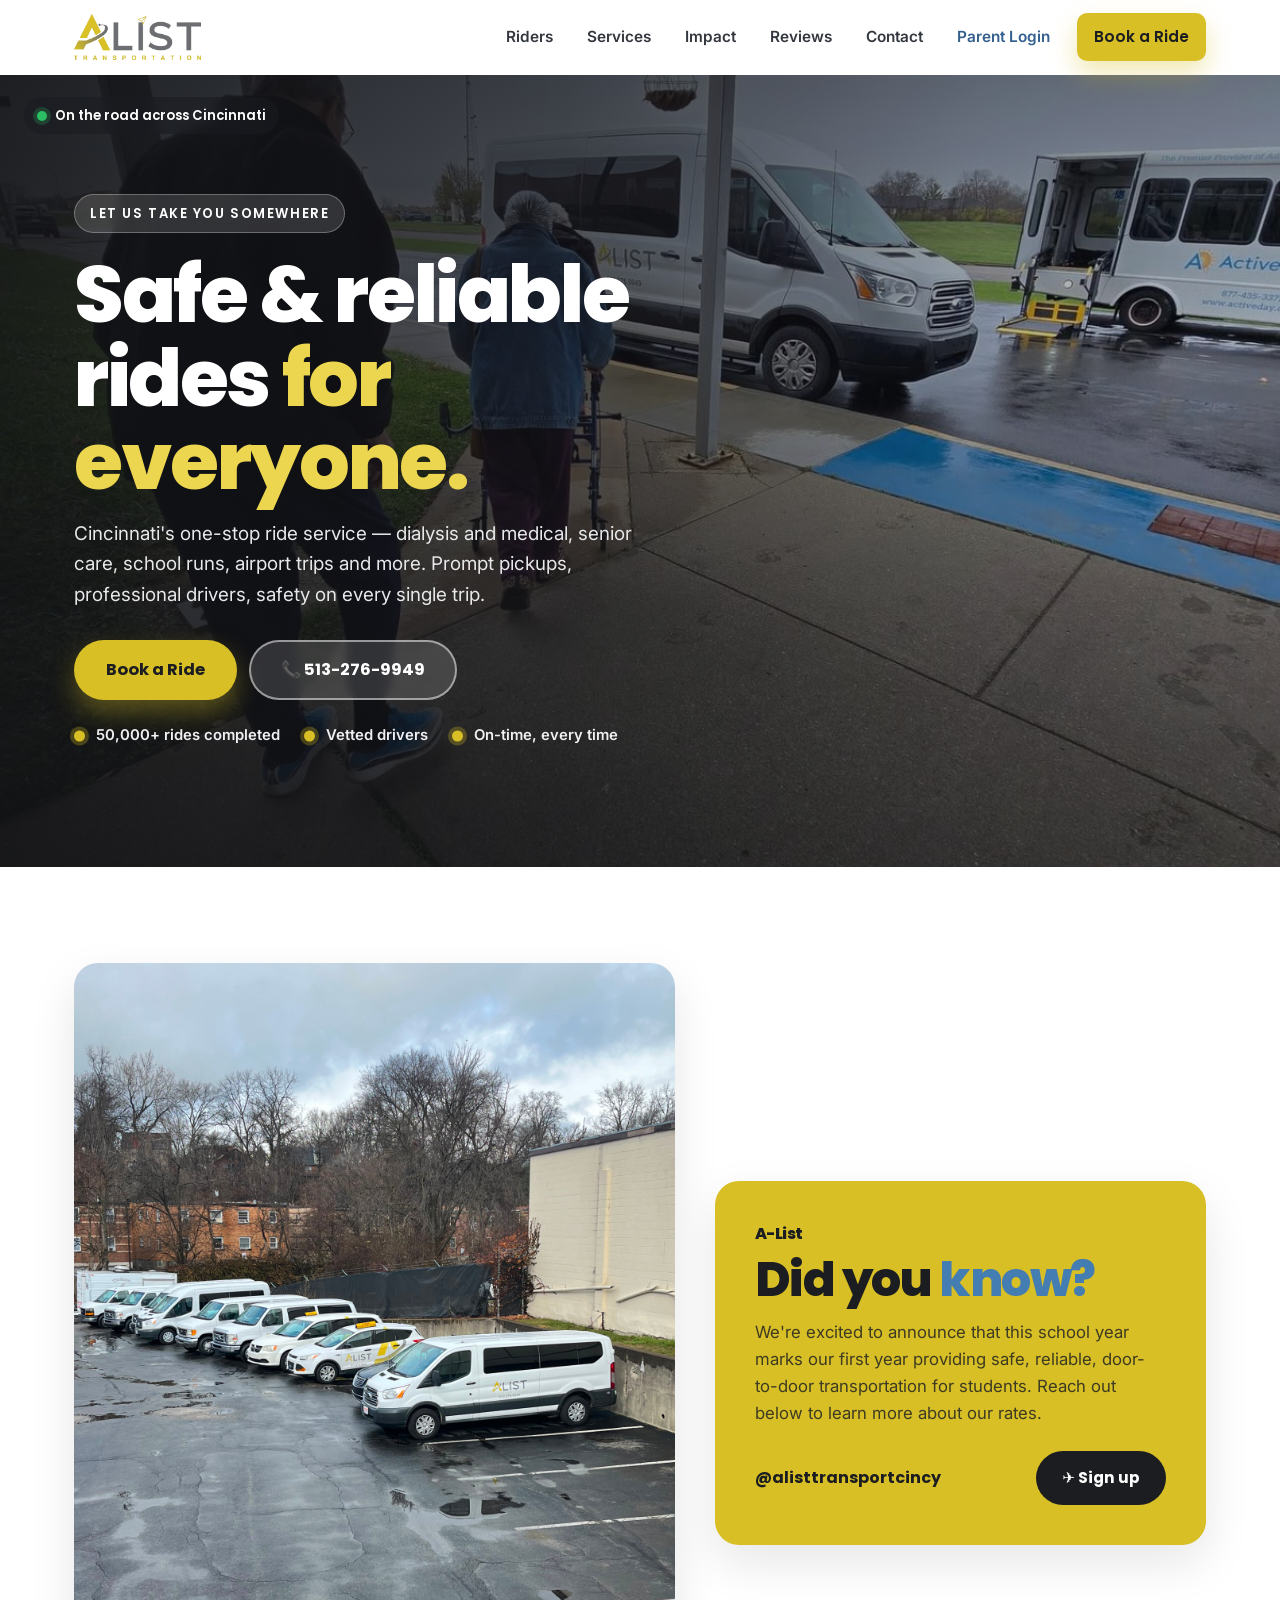
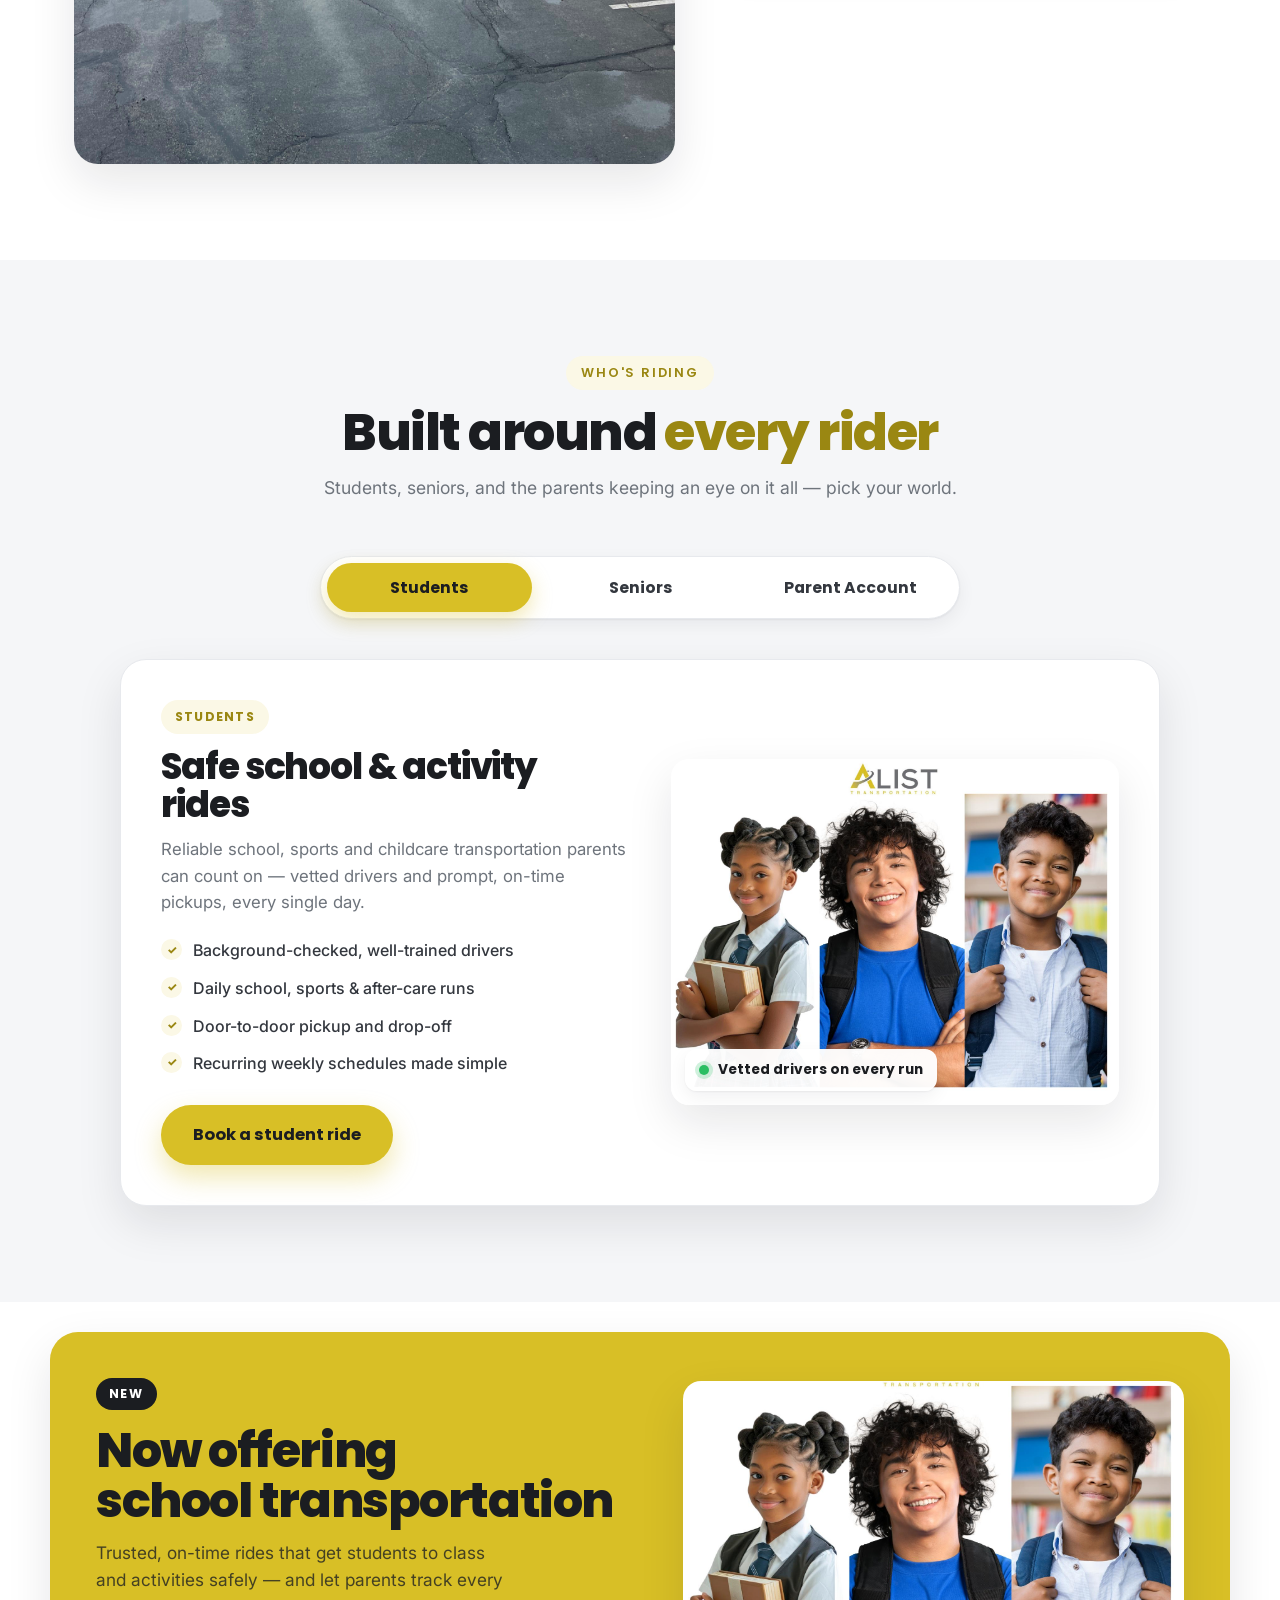
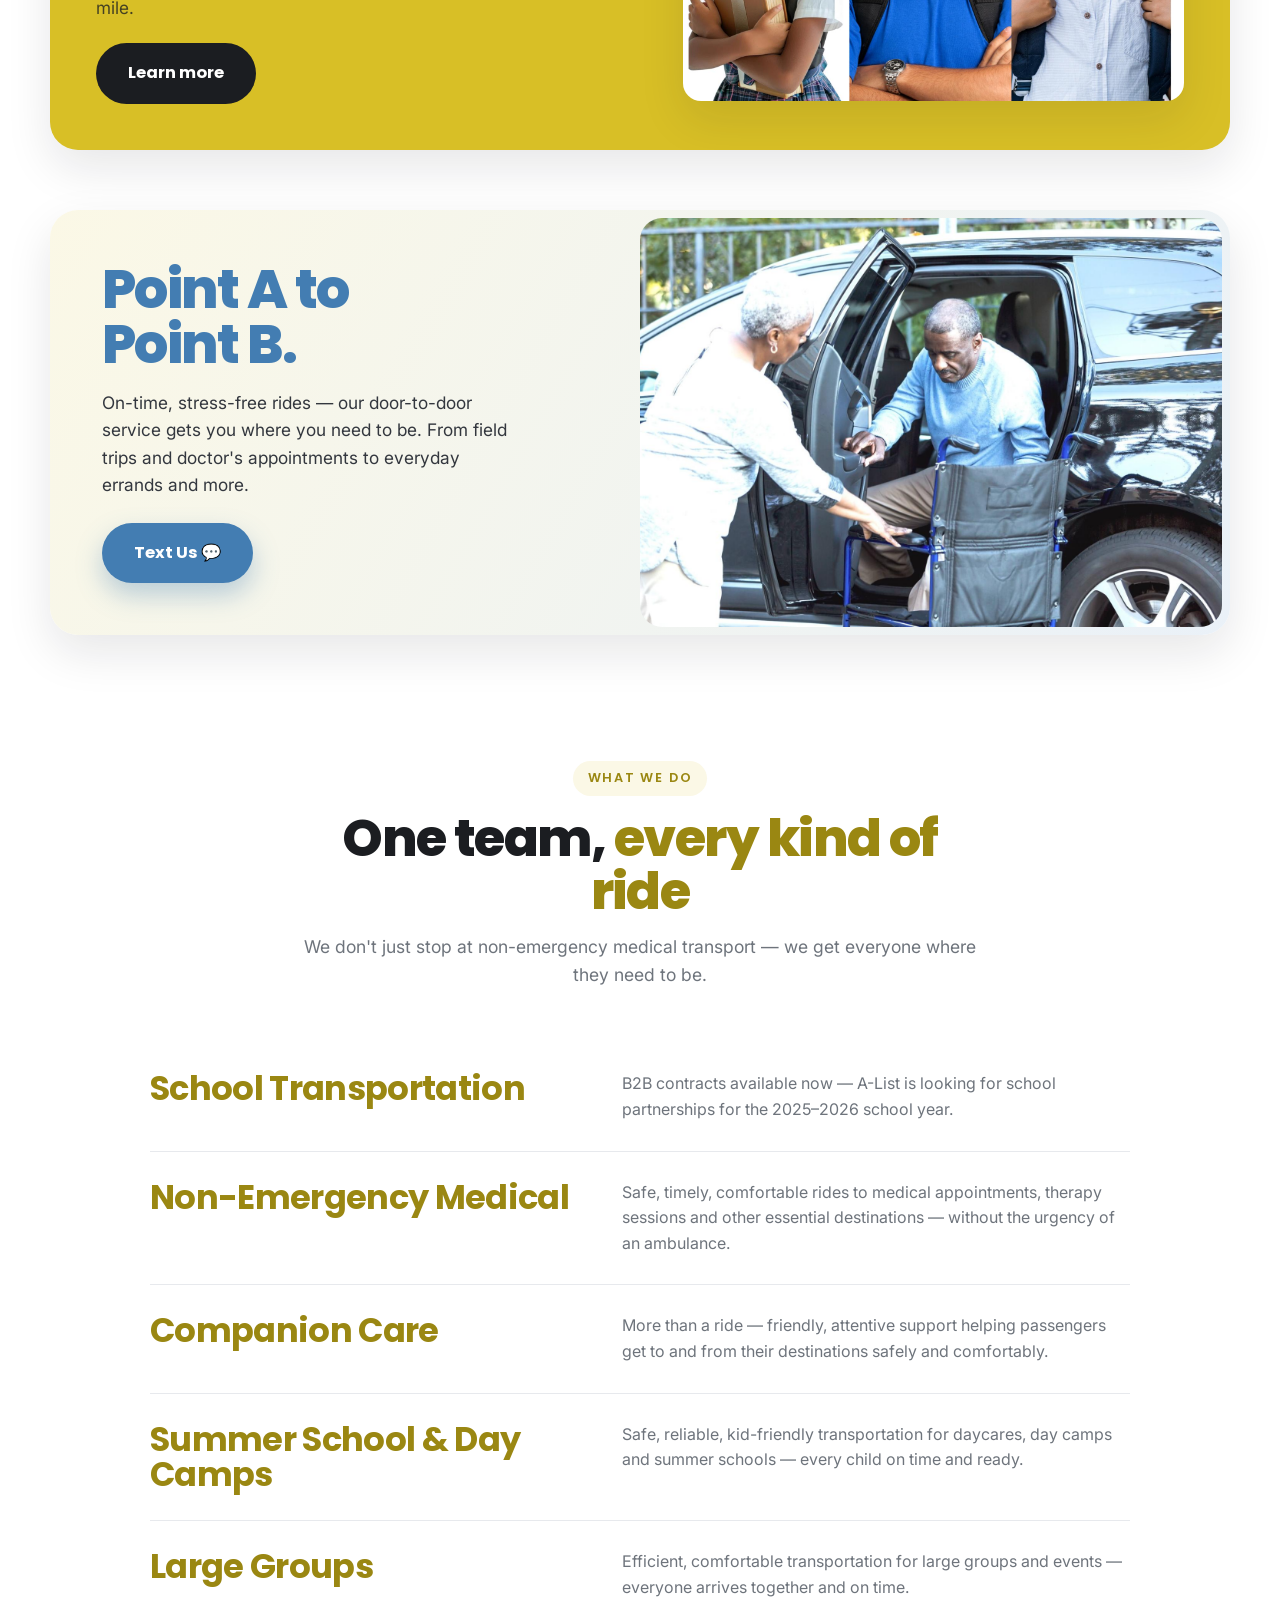
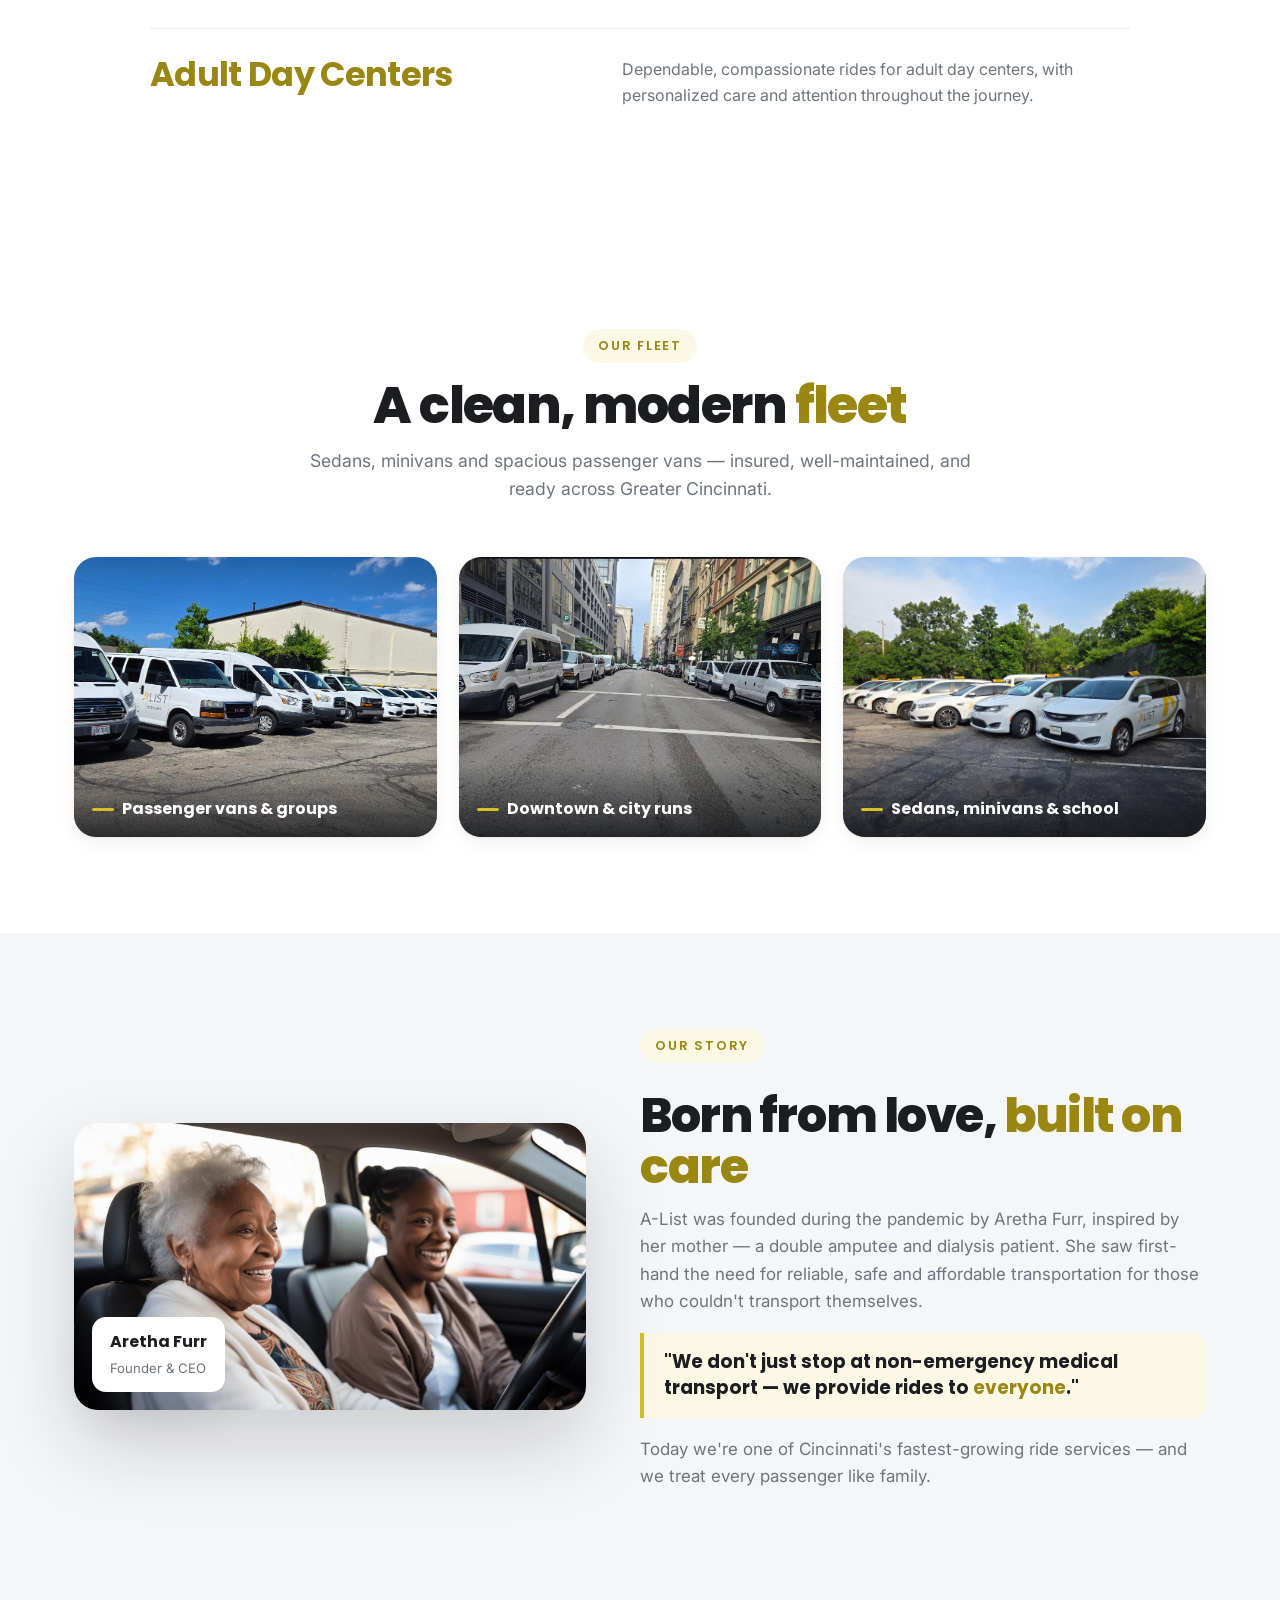
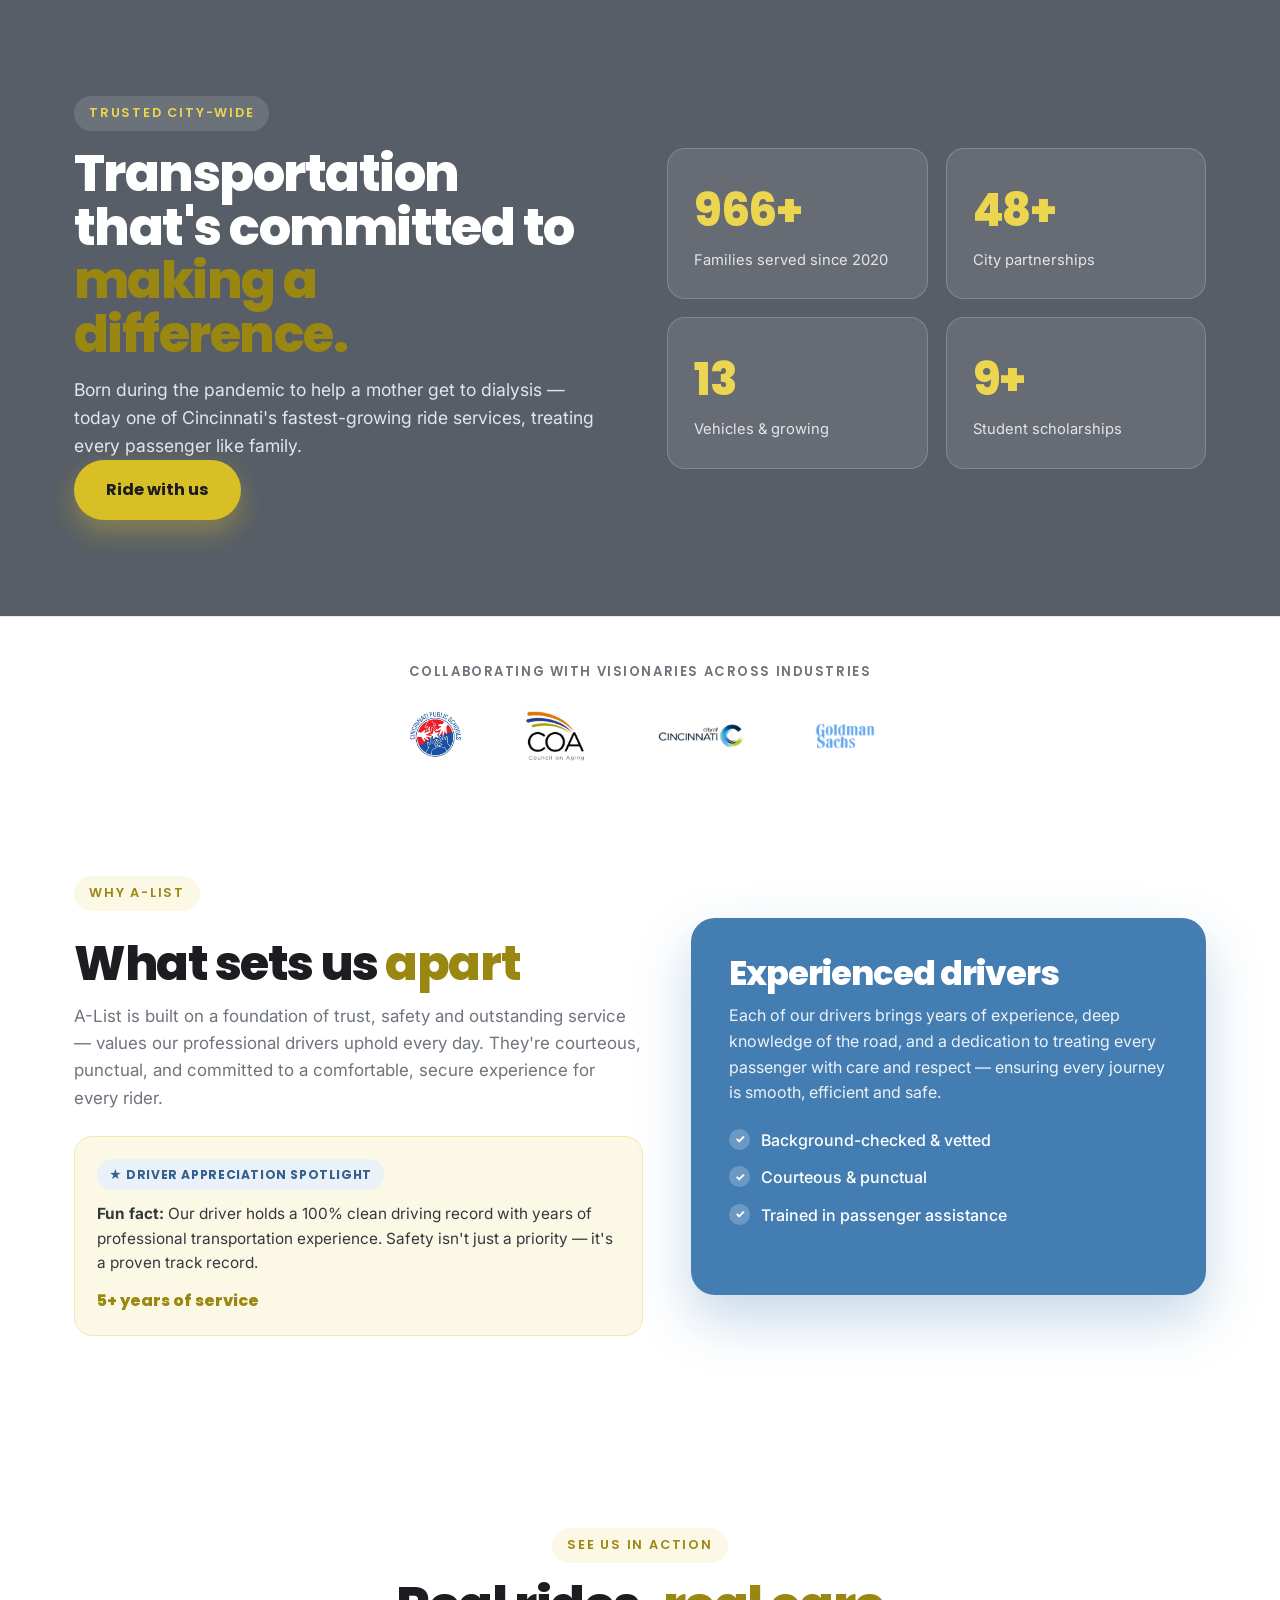
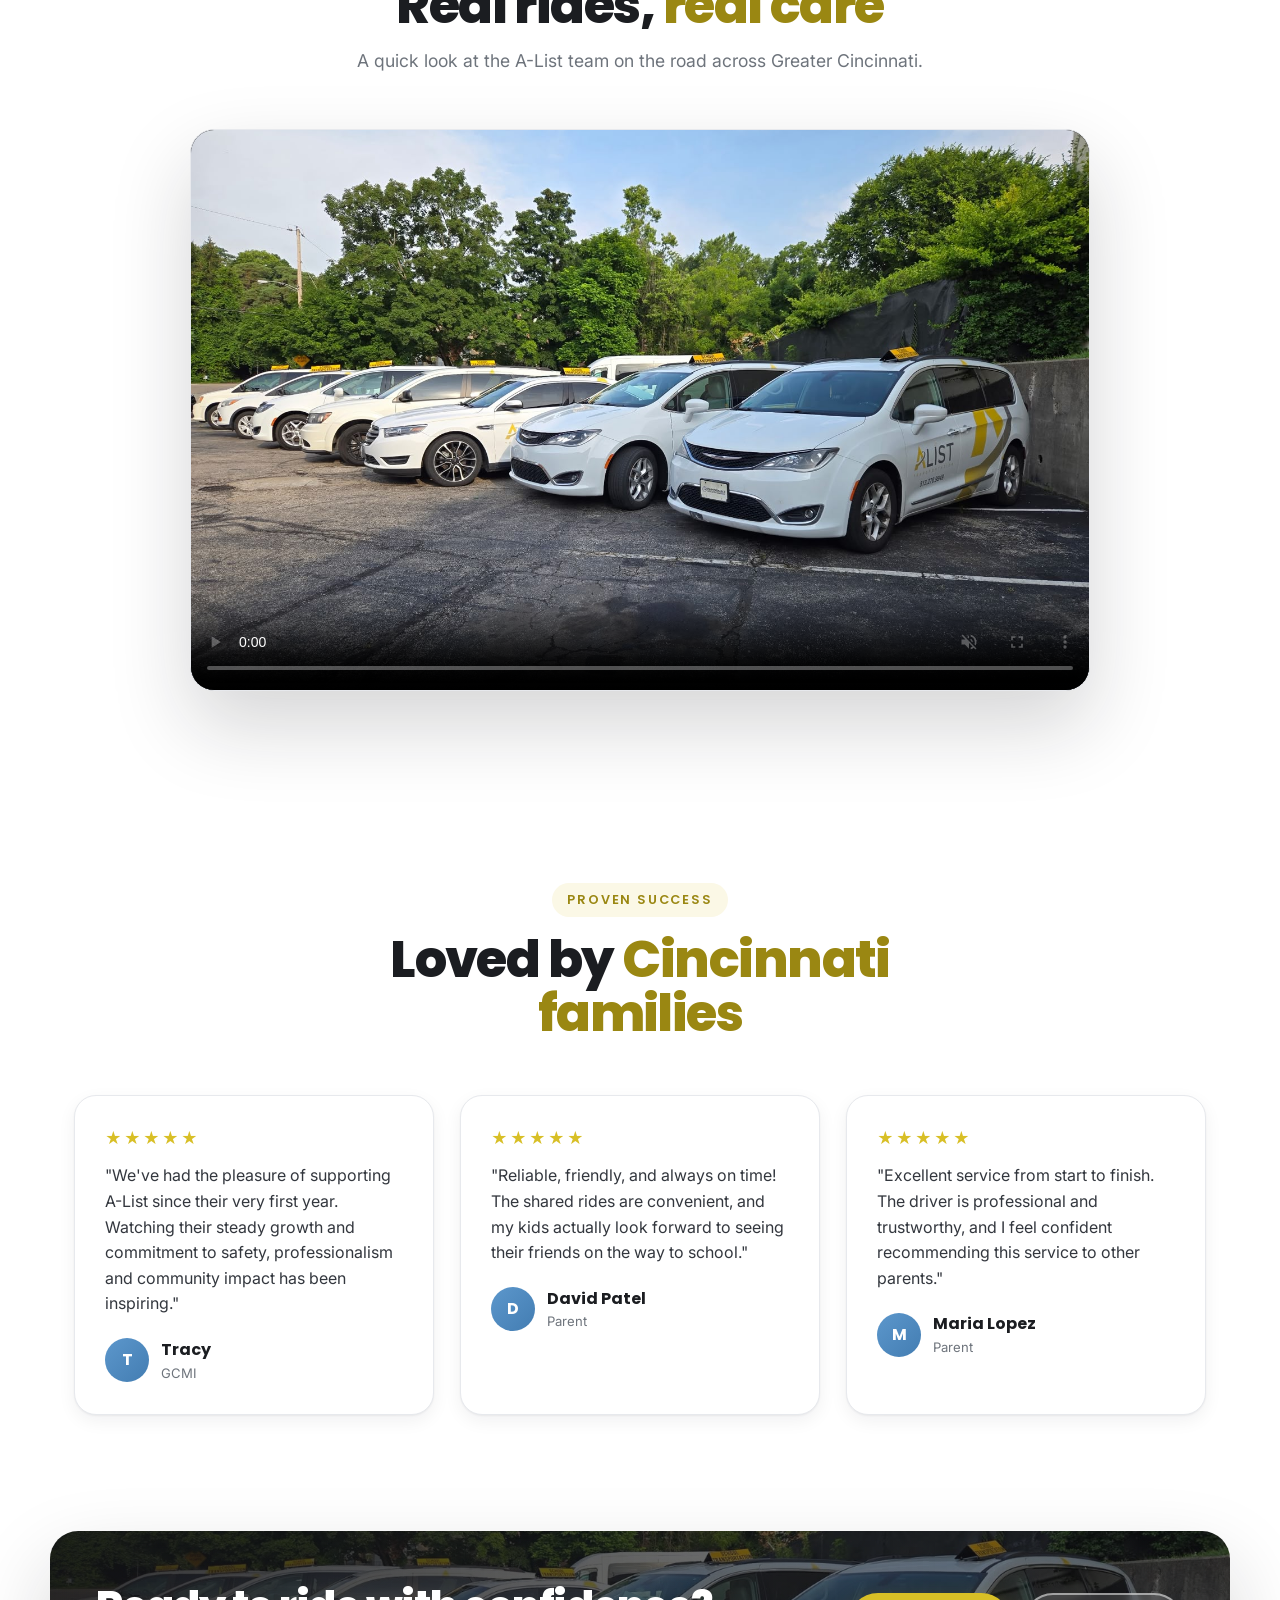
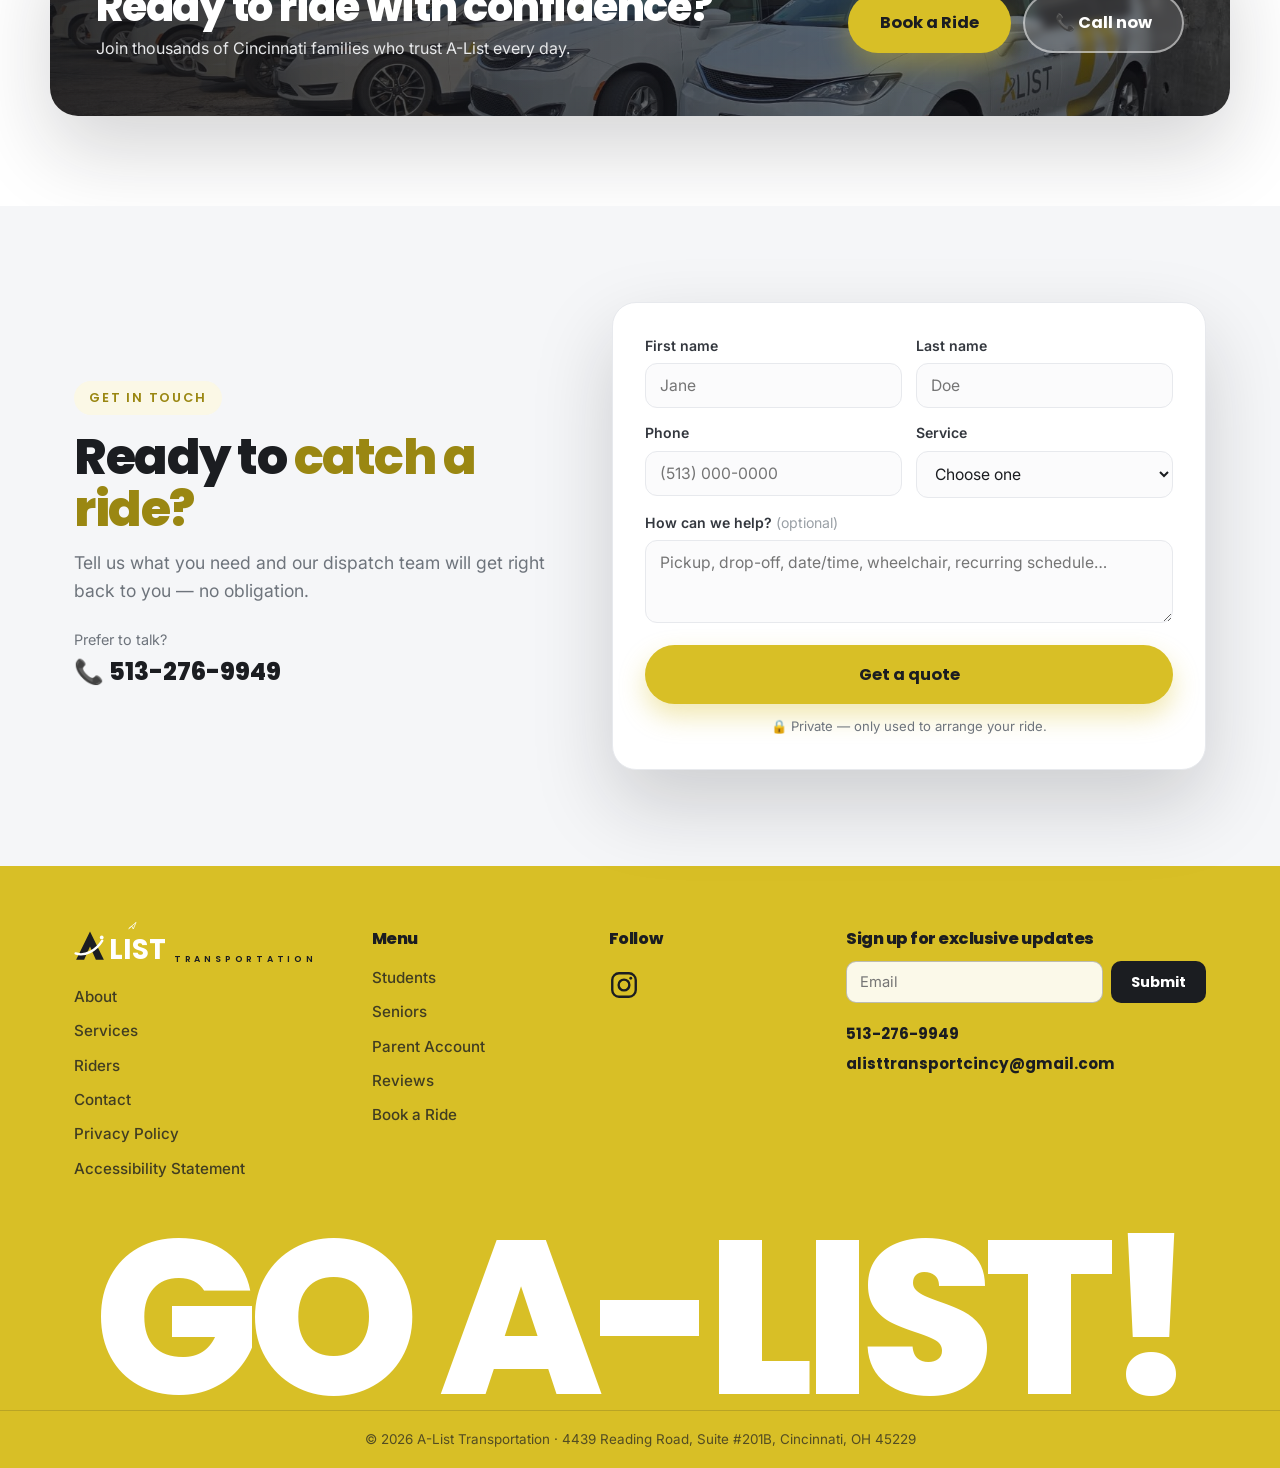
==== commit 27c106ae: "Footer: plain black Instagram outline glyph, no background box Co-Authored-By: Claude Opus 4.8 <nore" ====
--- a/index.html
+++ b/index.html
@@ -12,7 +12,7 @@
   <link rel="preconnect" href="https://fonts.googleapis.com" />
   <link rel="preconnect" href="https://fonts.gstatic.com" crossorigin />
   <link href="https://fonts.googleapis.com/css2?family=Inter:wght@400;500;600;700&family=Poppins:wght@500;600;700;800&display=swap" rel="stylesheet" />
-  <link rel="stylesheet" href="styles.css?v=6" />
+  <link rel="stylesheet" href="styles.css?v=7" />
 </head>
 <body id="top">
 
@@ -417,7 +417,7 @@
       <div class="footer__col">
         <h4>Follow</h4>
         <a class="footer__insta" href="https://www.instagram.com/alisttransportationcincinnati/" target="_blank" rel="noopener" aria-label="A-List Transportation on Instagram">
-          <span class="footer__insta-ic"><svg viewBox="0 0 24 24"><path d="M12 2c2.7 0 3 0 4.1.1 1 0 1.7.2 2.3.5.6.2 1.1.5 1.6 1 .5.5.8 1 1 1.6.3.6.4 1.3.5 2.3.1 1.1.1 1.4.1 4.1s0 3-.1 4.1c0 1-.2 1.7-.5 2.3a4.3 4.3 0 0 1-1 1.6 4.3 4.3 0 0 1-1.6 1c-.6.3-1.3.4-2.3.5-1.1.1-1.4.1-4.1.1s-3 0-4.1-.1c-1 0-1.7-.2-2.3-.5a4.3 4.3 0 0 1-1.6-1 4.3 4.3 0 0 1-1-1.6c-.3-.6-.4-1.3-.5-2.3C2 15 2 14.7 2 12s0-3 .1-4.1c0-1 .2-1.7.5-2.3.2-.6.5-1.1 1-1.6.5-.5 1-.8 1.6-1 .6-.3 1.3-.4 2.3-.5C8.6 2 8.9 2 12 2zm0 5a5 5 0 1 0 0 10 5 5 0 0 0 0-10zm0 2a3 3 0 1 1 0 6 3 3 0 0 1 0-6zm5.2-3.4a1.2 1.2 0 1 0 0 2.4 1.2 1.2 0 0 0 0-2.4z"/></svg></span>
+          <span class="footer__insta-ic"><svg viewBox="0 0 24 24" fill="none" stroke="currentColor" stroke-width="1.9" stroke-linecap="round" stroke-linejoin="round"><rect x="2.6" y="2.6" width="18.8" height="18.8" rx="5.4"/><circle cx="12" cy="12" r="4.3"/><circle cx="17.4" cy="6.6" r="1.15" fill="currentColor" stroke="none"/></svg></span>
         </a>
       </div>
       <div class="footer__col">
--- a/styles.css
+++ b/styles.css
@@ -306,10 +306,10 @@
 .footer__news input:focus { outline: none; border-color: var(--ink); background: #fff; }
 .footer__news button { background: var(--ink); color: #fff; border: 0; border-radius: 10px; padding: 0 20px; font-family: var(--display); font-weight: 700; font-size: .92rem; cursor: pointer; transition: background .2s; white-space: nowrap; }
 .footer__news button:hover { background: #000; }
-.footer__insta { display: inline-flex !important; align-items: center; margin-top: 2px; }
-.footer__insta-ic { width: 44px; height: 44px; border-radius: 13px; background: #fff; display: grid; place-items: center; flex: none; box-shadow: 0 4px 12px rgba(27,29,33,.12); transition: transform .2s, box-shadow .2s; }
-.footer__insta-ic svg { width: 23px; height: 23px; fill: var(--ink); }
-.footer__insta:hover .footer__insta-ic { transform: translateY(-2px); box-shadow: 0 8px 18px rgba(27,29,33,.18); }
+.footer__insta { display: inline-flex !important; align-items: center; margin-top: 4px; }
+.footer__insta-ic { display: inline-flex; transition: transform .2s, opacity .2s; }
+.footer__insta-ic svg { width: 30px; height: 30px; color: var(--ink); }
+.footer__insta:hover .footer__insta-ic { transform: translateY(-2px); opacity: .75; }
 .footer__insta:hover { transform: none !important; }
 .footer__reach2 a { display: block; font-family: var(--display); font-weight: 700; color: var(--ink); padding: 3px 0; transition: color .2s; }
 .footer__reach2 a:hover { color: var(--blue-deep); }
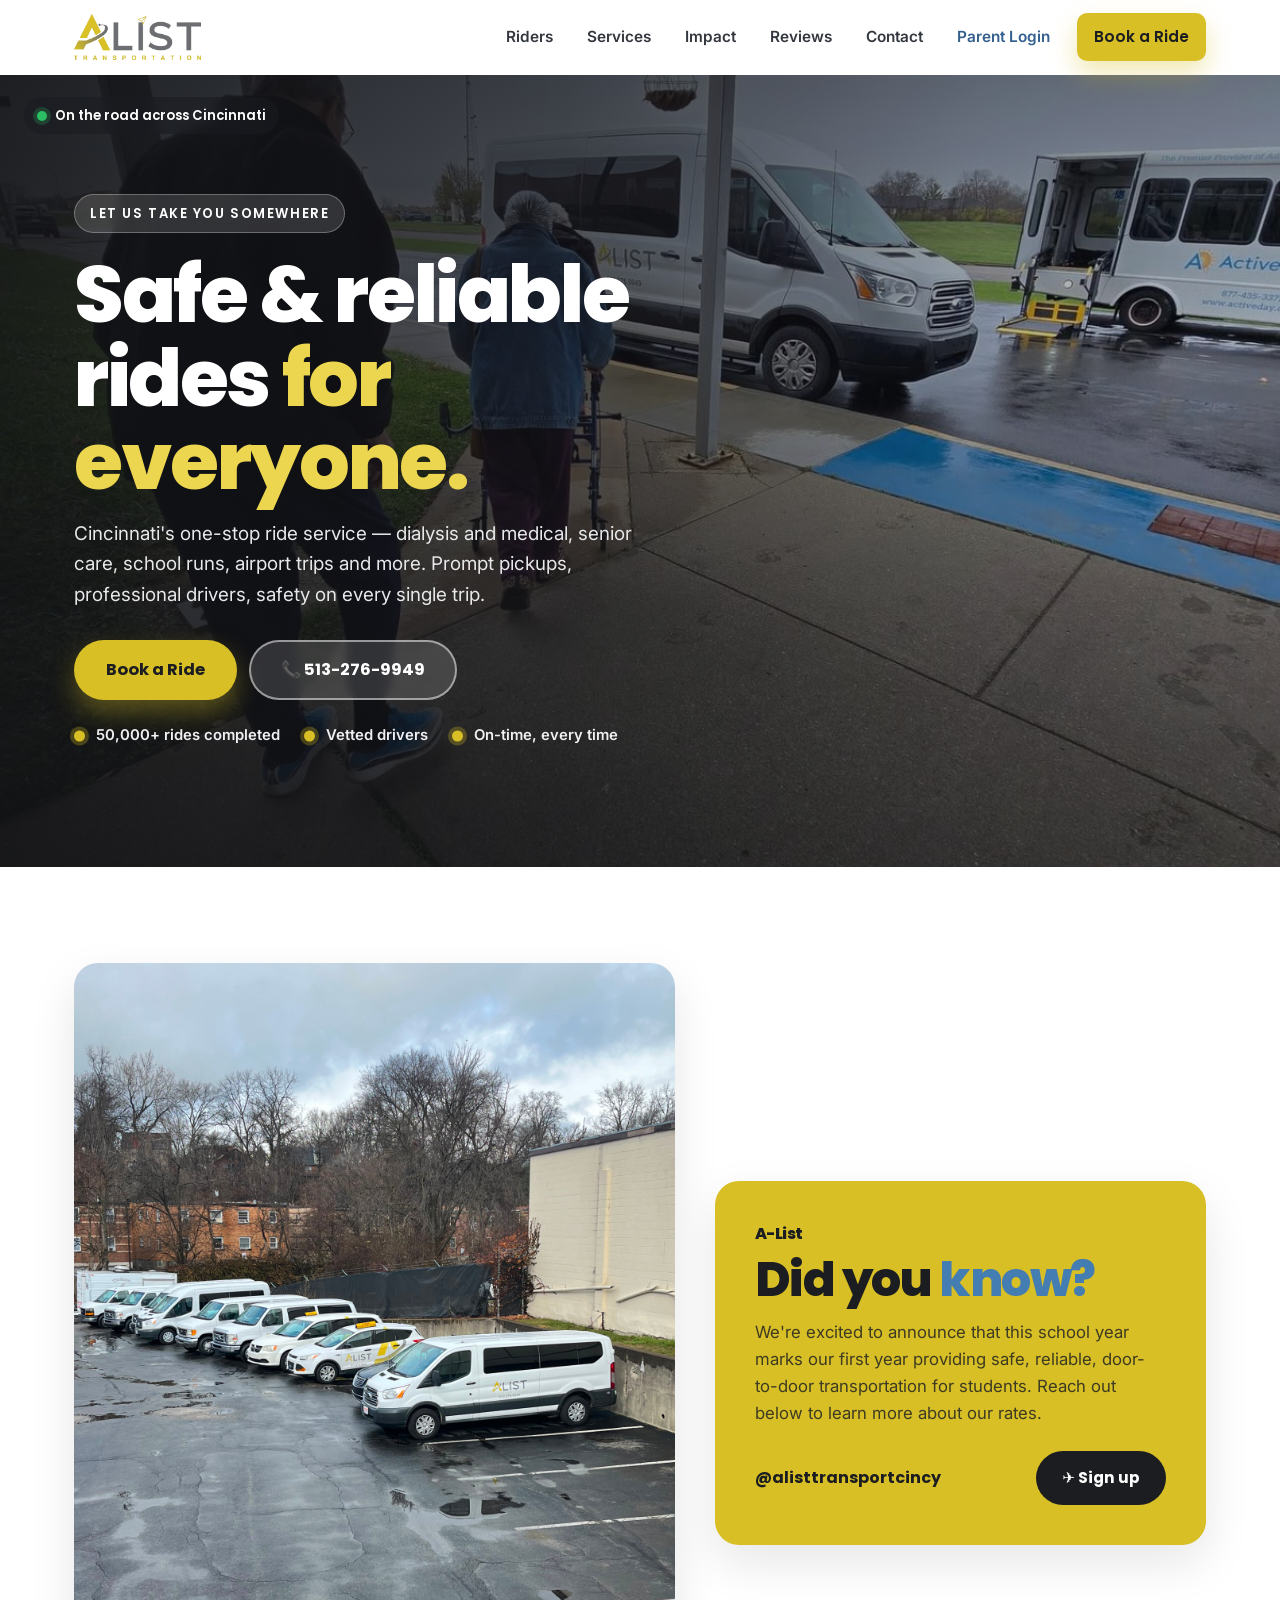
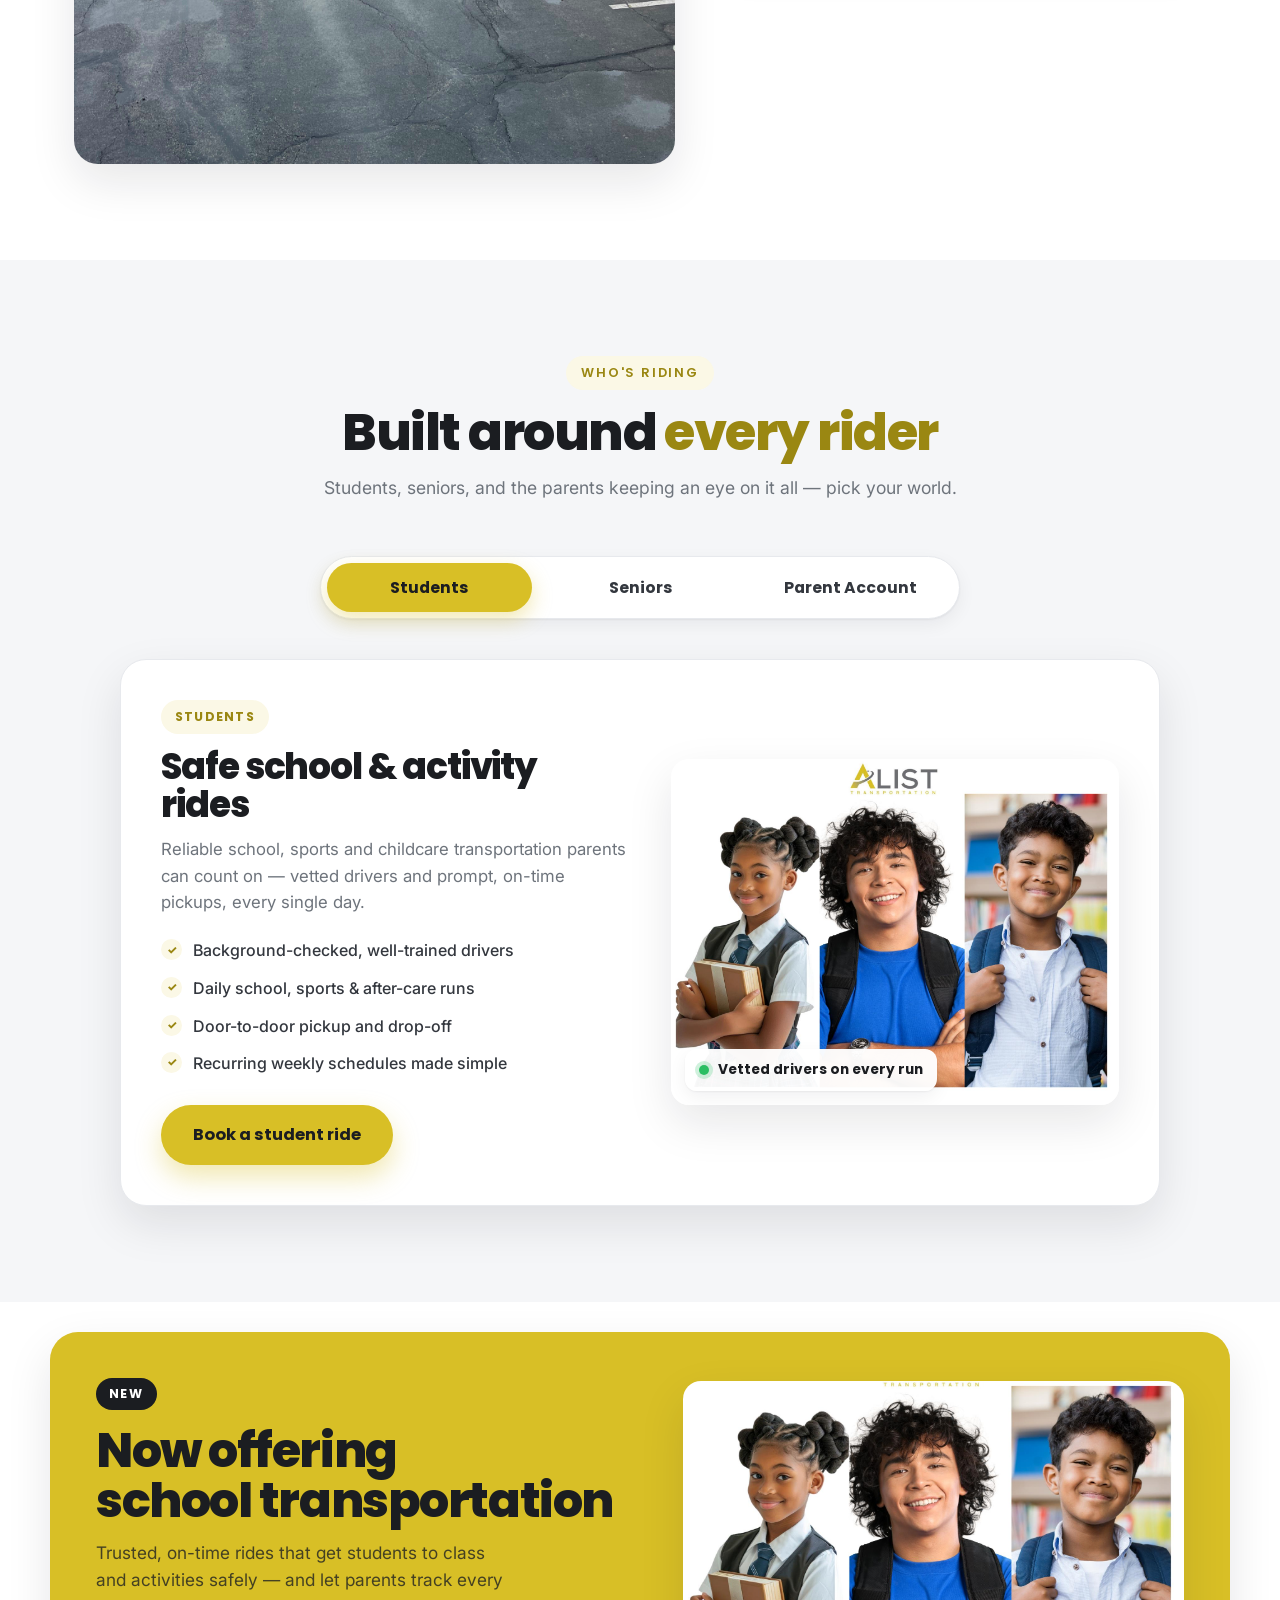
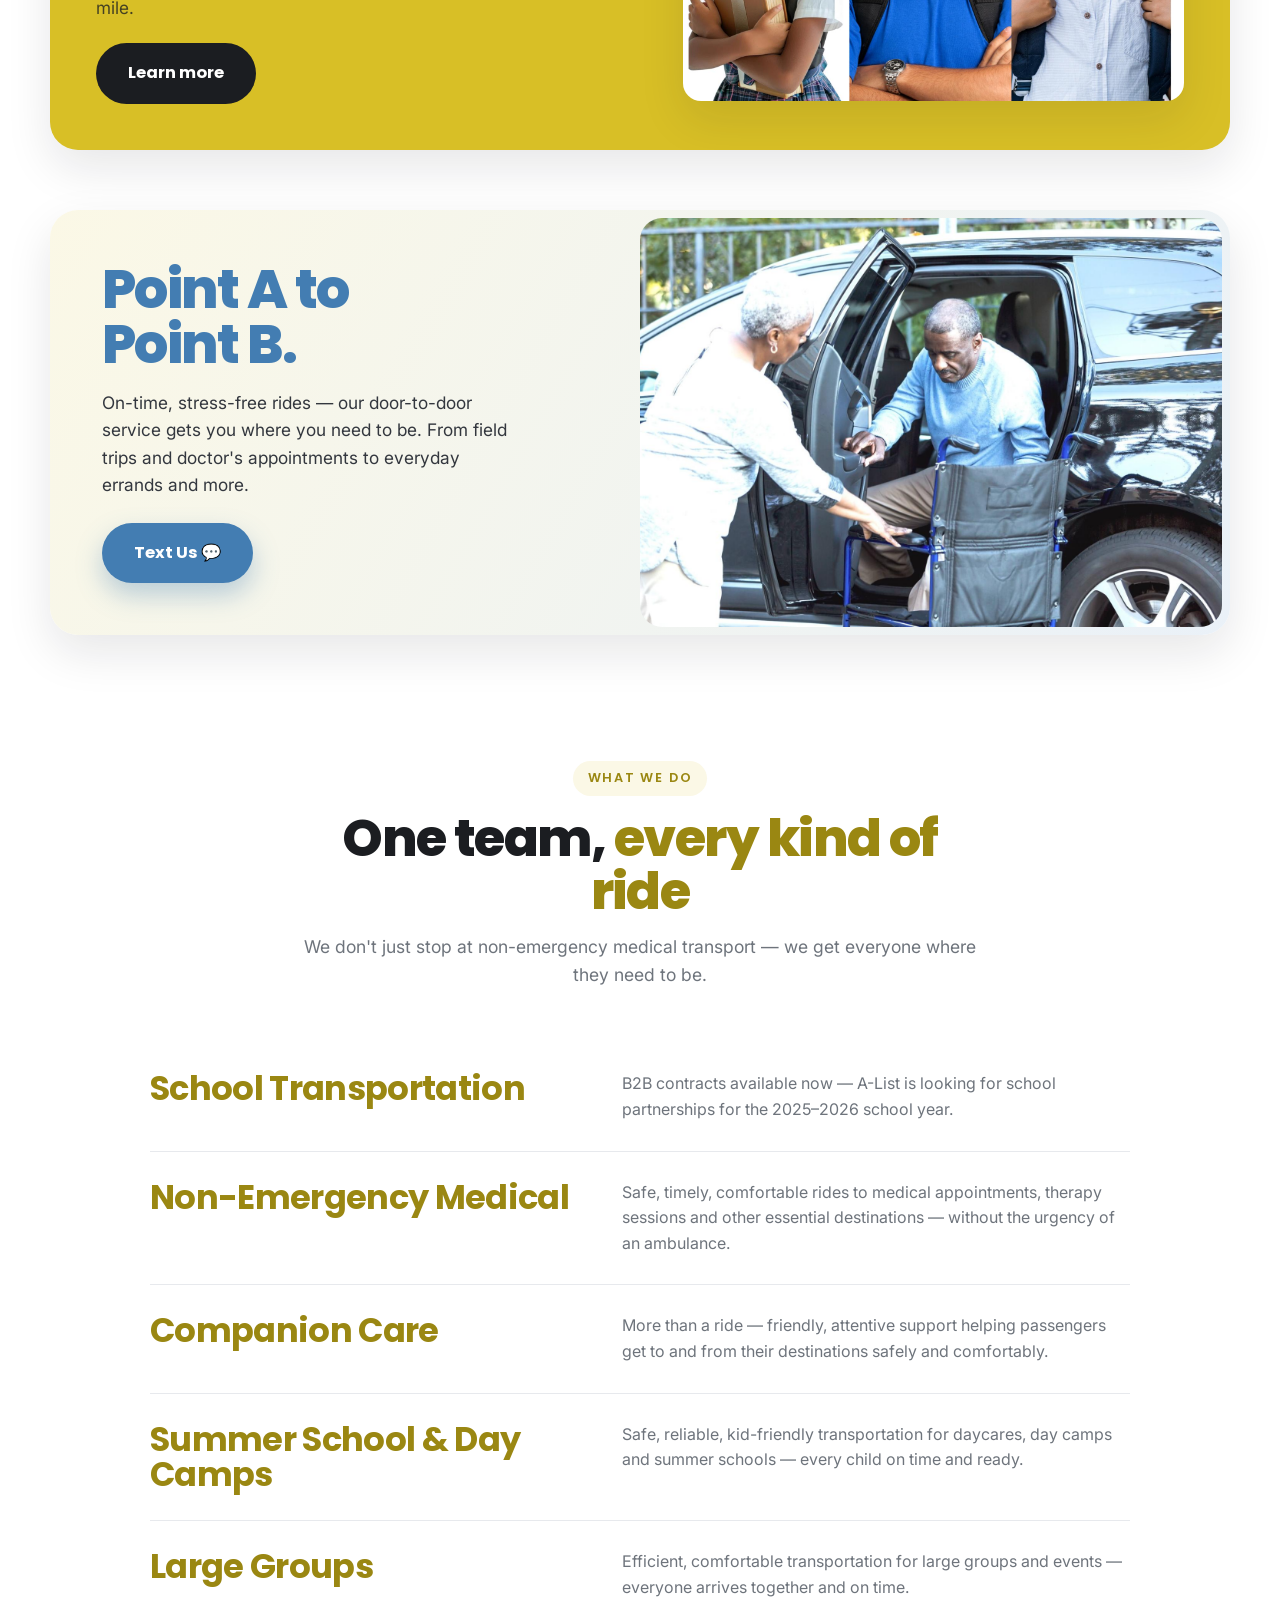
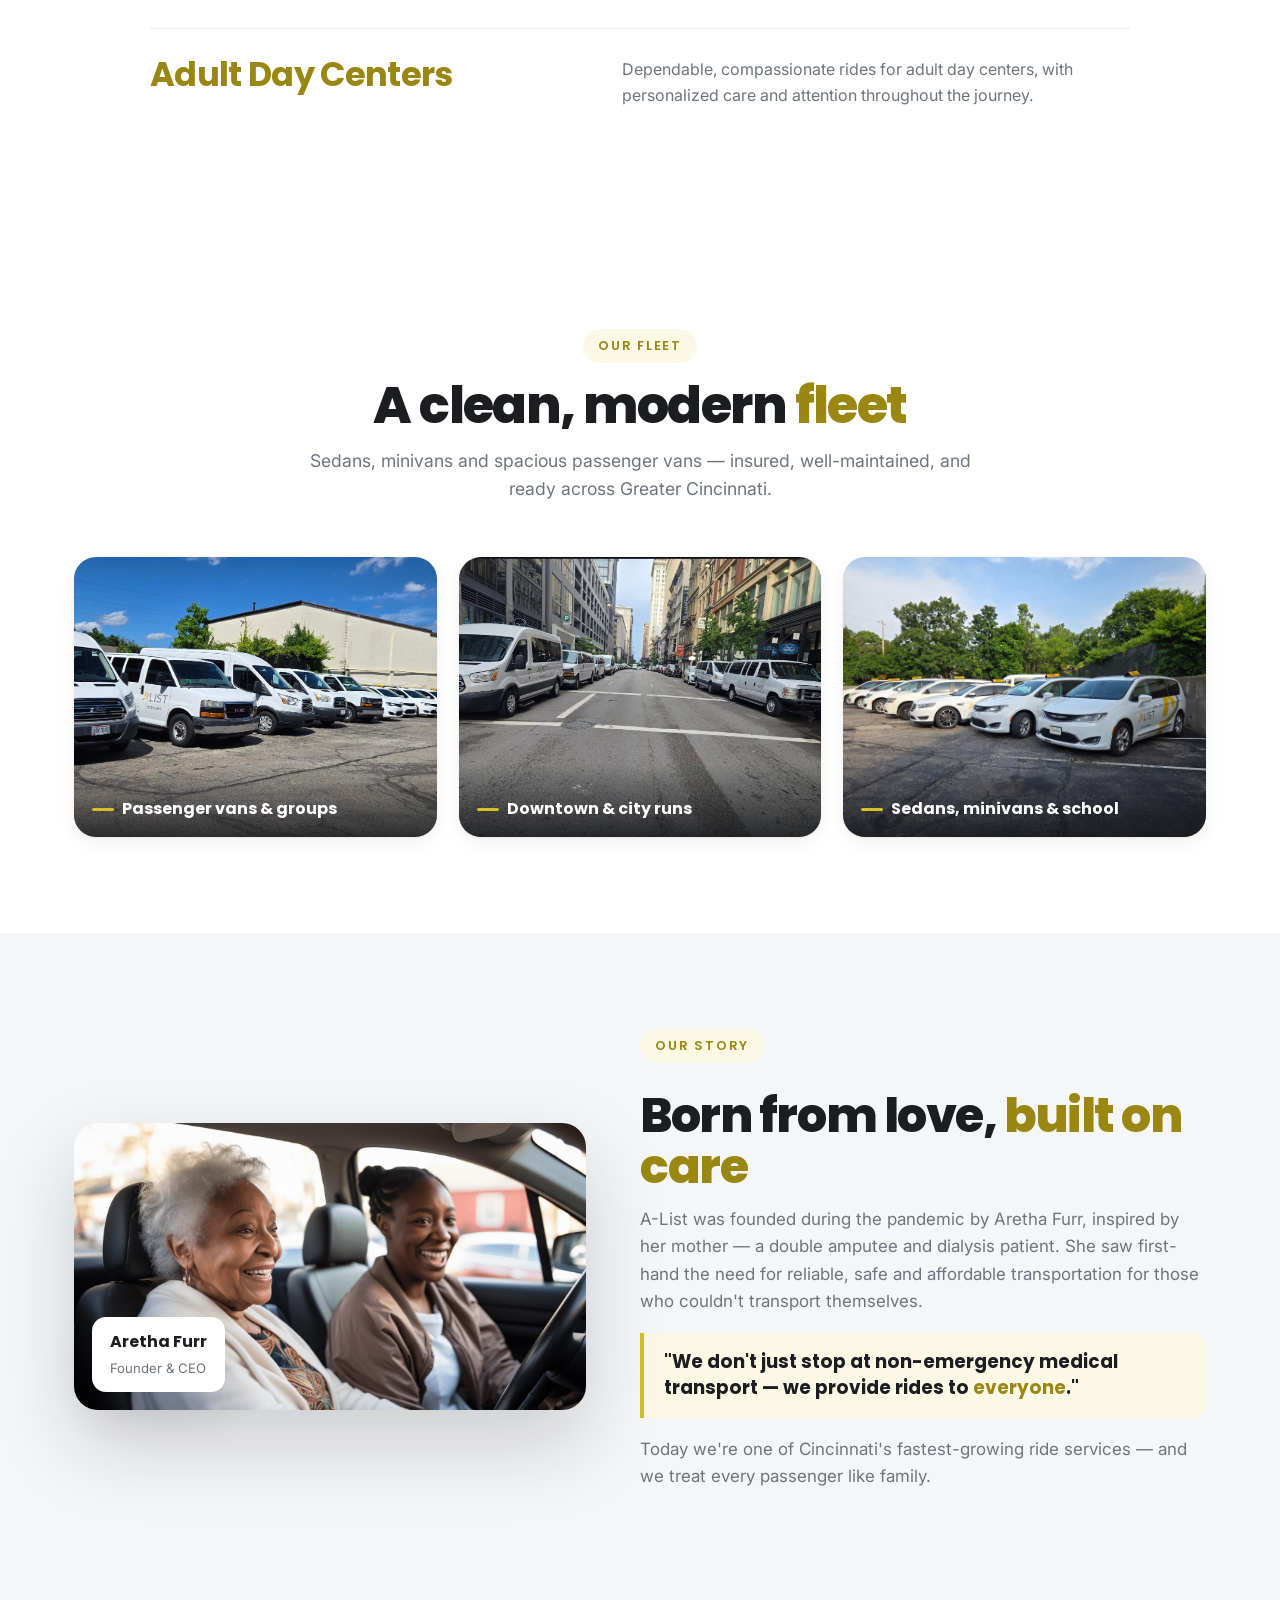
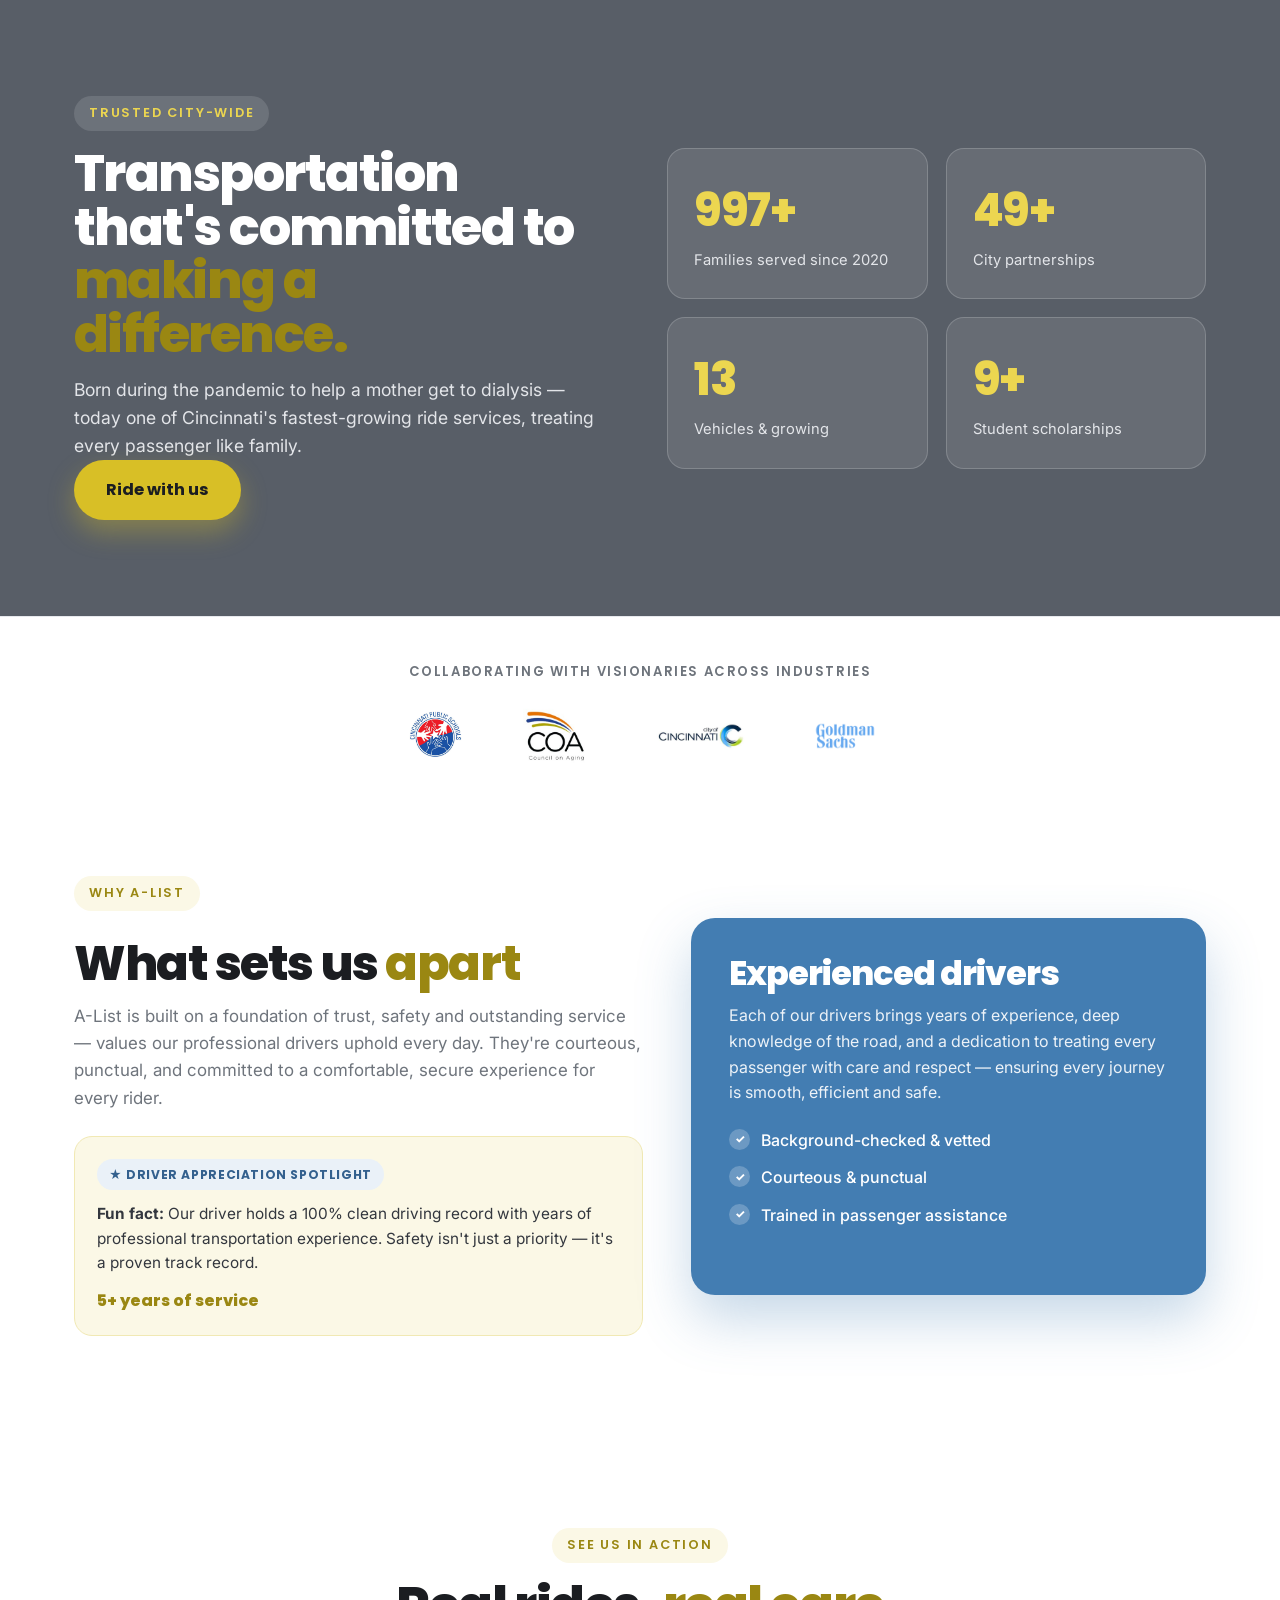
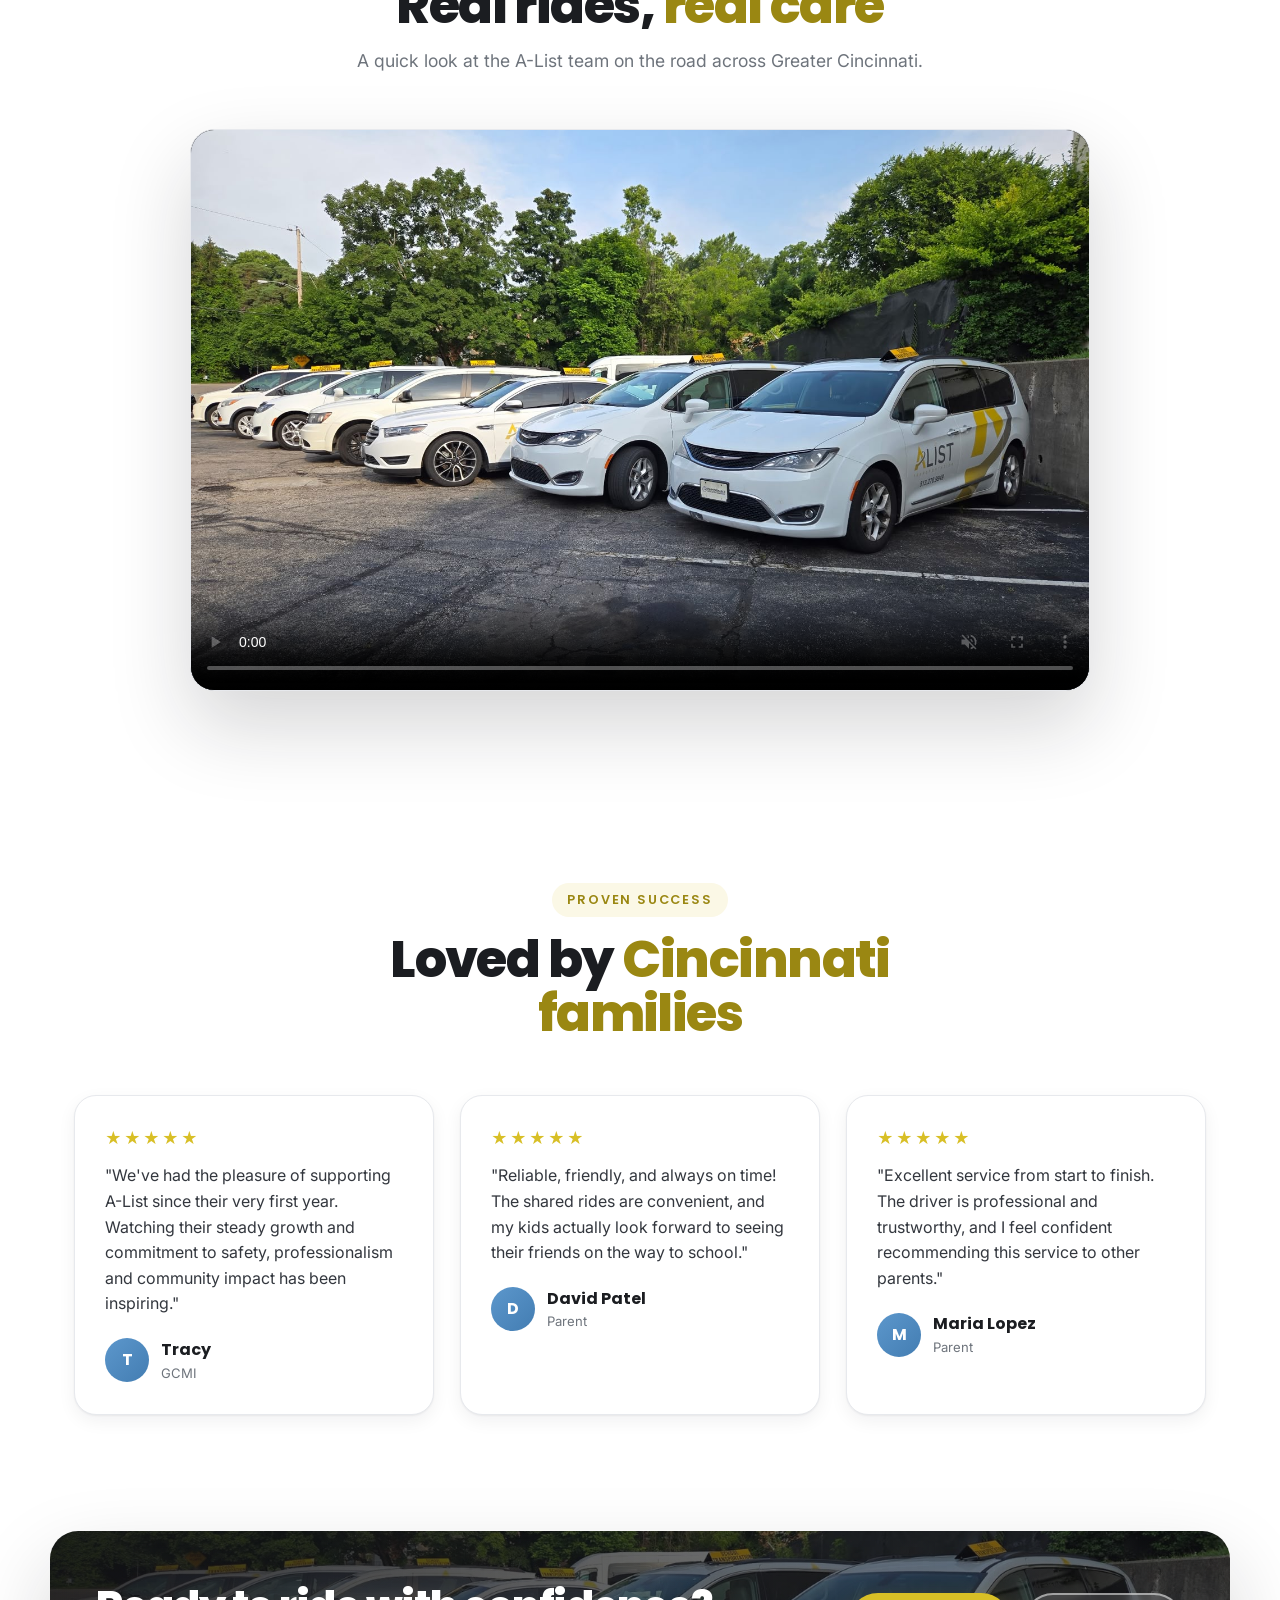
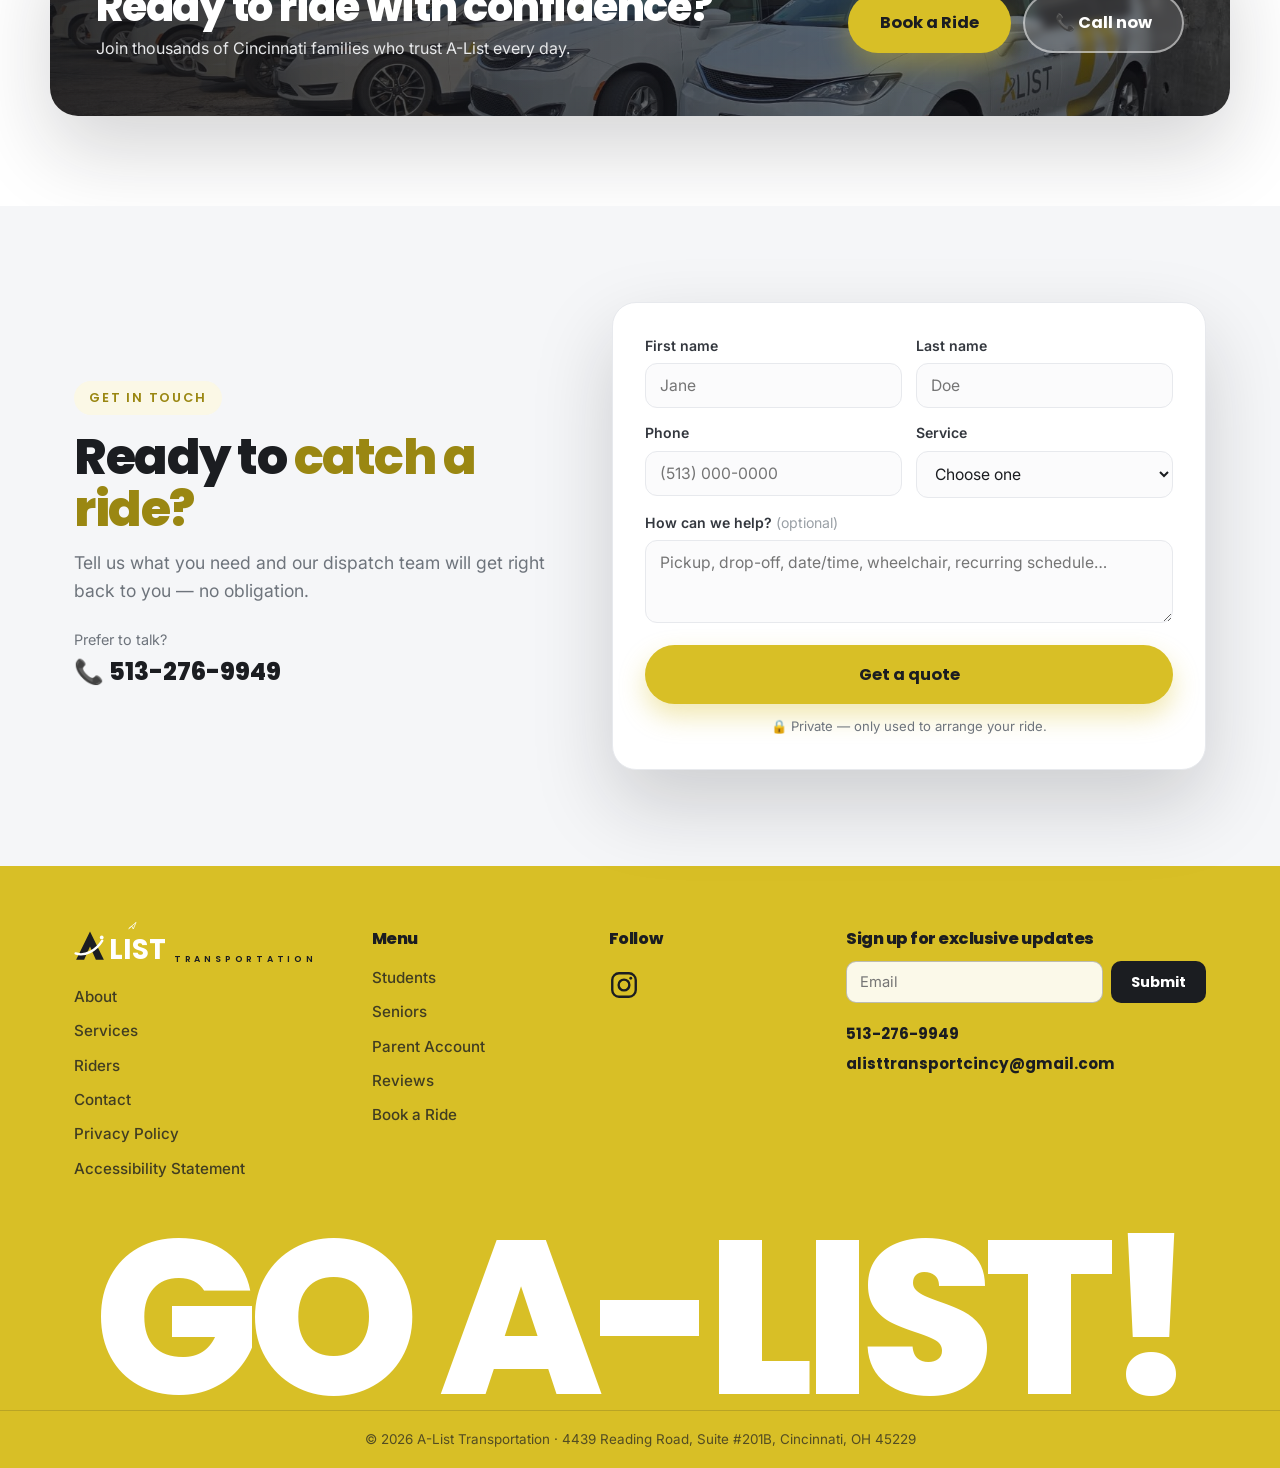
==== commit 4b5d2e14: "Fix mobile nav: solid slide-in panel (header backdrop-filter was breaking position:fixed) Co-Authore" ====
--- a/index.html
+++ b/index.html
@@ -12,7 +12,7 @@
   <link rel="preconnect" href="https://fonts.googleapis.com" />
   <link rel="preconnect" href="https://fonts.gstatic.com" crossorigin />
   <link href="https://fonts.googleapis.com/css2?family=Inter:wght@400;500;600;700&family=Poppins:wght@500;600;700;800&display=swap" rel="stylesheet" />
-  <link rel="stylesheet" href="styles.css?v=7" />
+  <link rel="stylesheet" href="styles.css?v=8" />
 </head>
 <body id="top">
 
--- a/styles.css
+++ b/styles.css
@@ -373,7 +373,9 @@
   .footer__cols { grid-template-columns: 1fr 1fr; gap: 28px; }
 }
 @media (max-width: 760px) {
-  .menu { position: fixed; inset: 0 0 0 auto; width: min(80vw, 320px); flex-direction: column; align-items: stretch; gap: 4px; background: #fff; padding: 90px 22px 30px; box-shadow: -10px 0 40px rgba(20,22,26,.16); transform: translateX(100%); transition: transform .3s ease; z-index: 40; }
+  /* backdrop-filter breaks position:fixed children — use solid header on mobile */
+  .hdr { backdrop-filter: none; -webkit-backdrop-filter: none; background: #fff; }
+  .menu { position: fixed; inset: 0 0 0 auto; width: min(80vw, 320px); flex-direction: column; align-items: stretch; gap: 4px; background: #fff; padding: 90px 22px 30px; box-shadow: -10px 0 40px rgba(20,22,26,.25); transform: translateX(100%); transition: transform .3s ease; z-index: 60; overflow-y: auto; }
   .menu.open { transform: translateX(0); }
   .menu > a { padding: 13px 16px; font-size: 1.05rem; }
   .menu__cta { margin: 10px 0 0; }
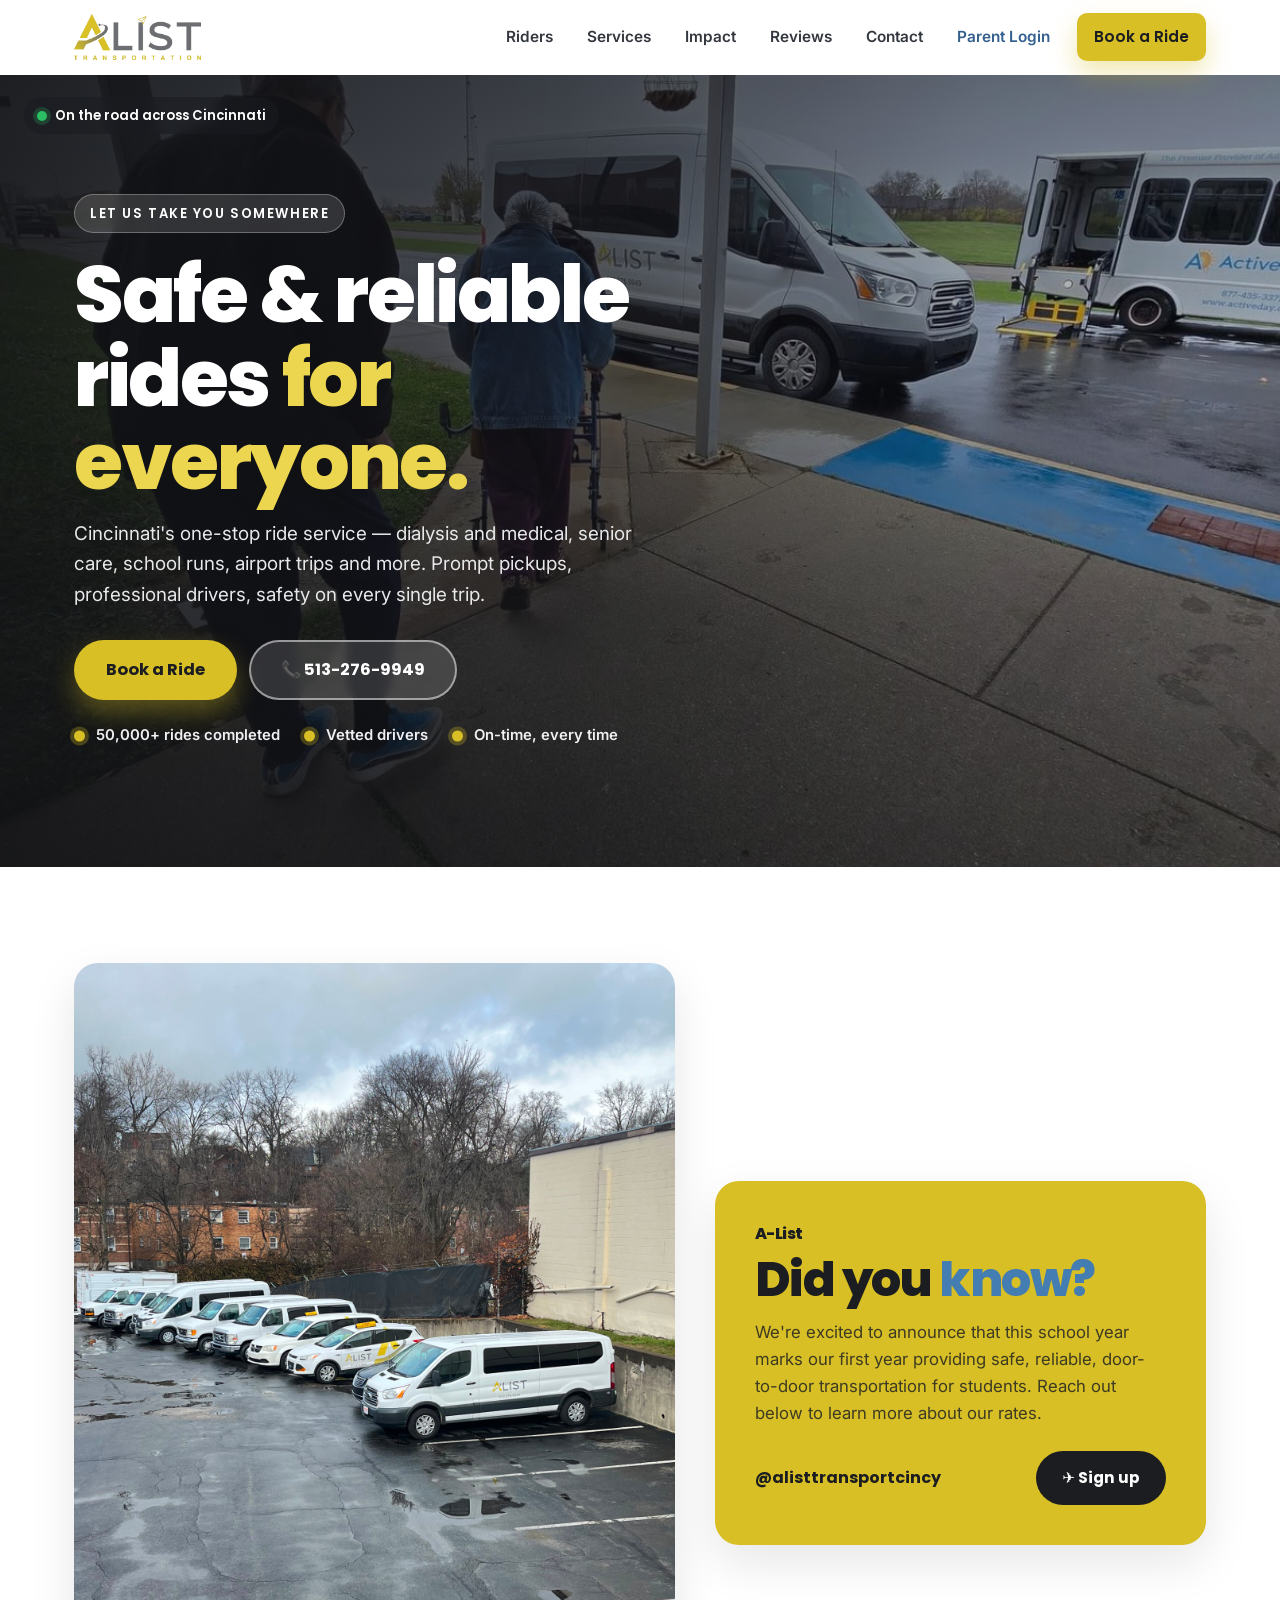
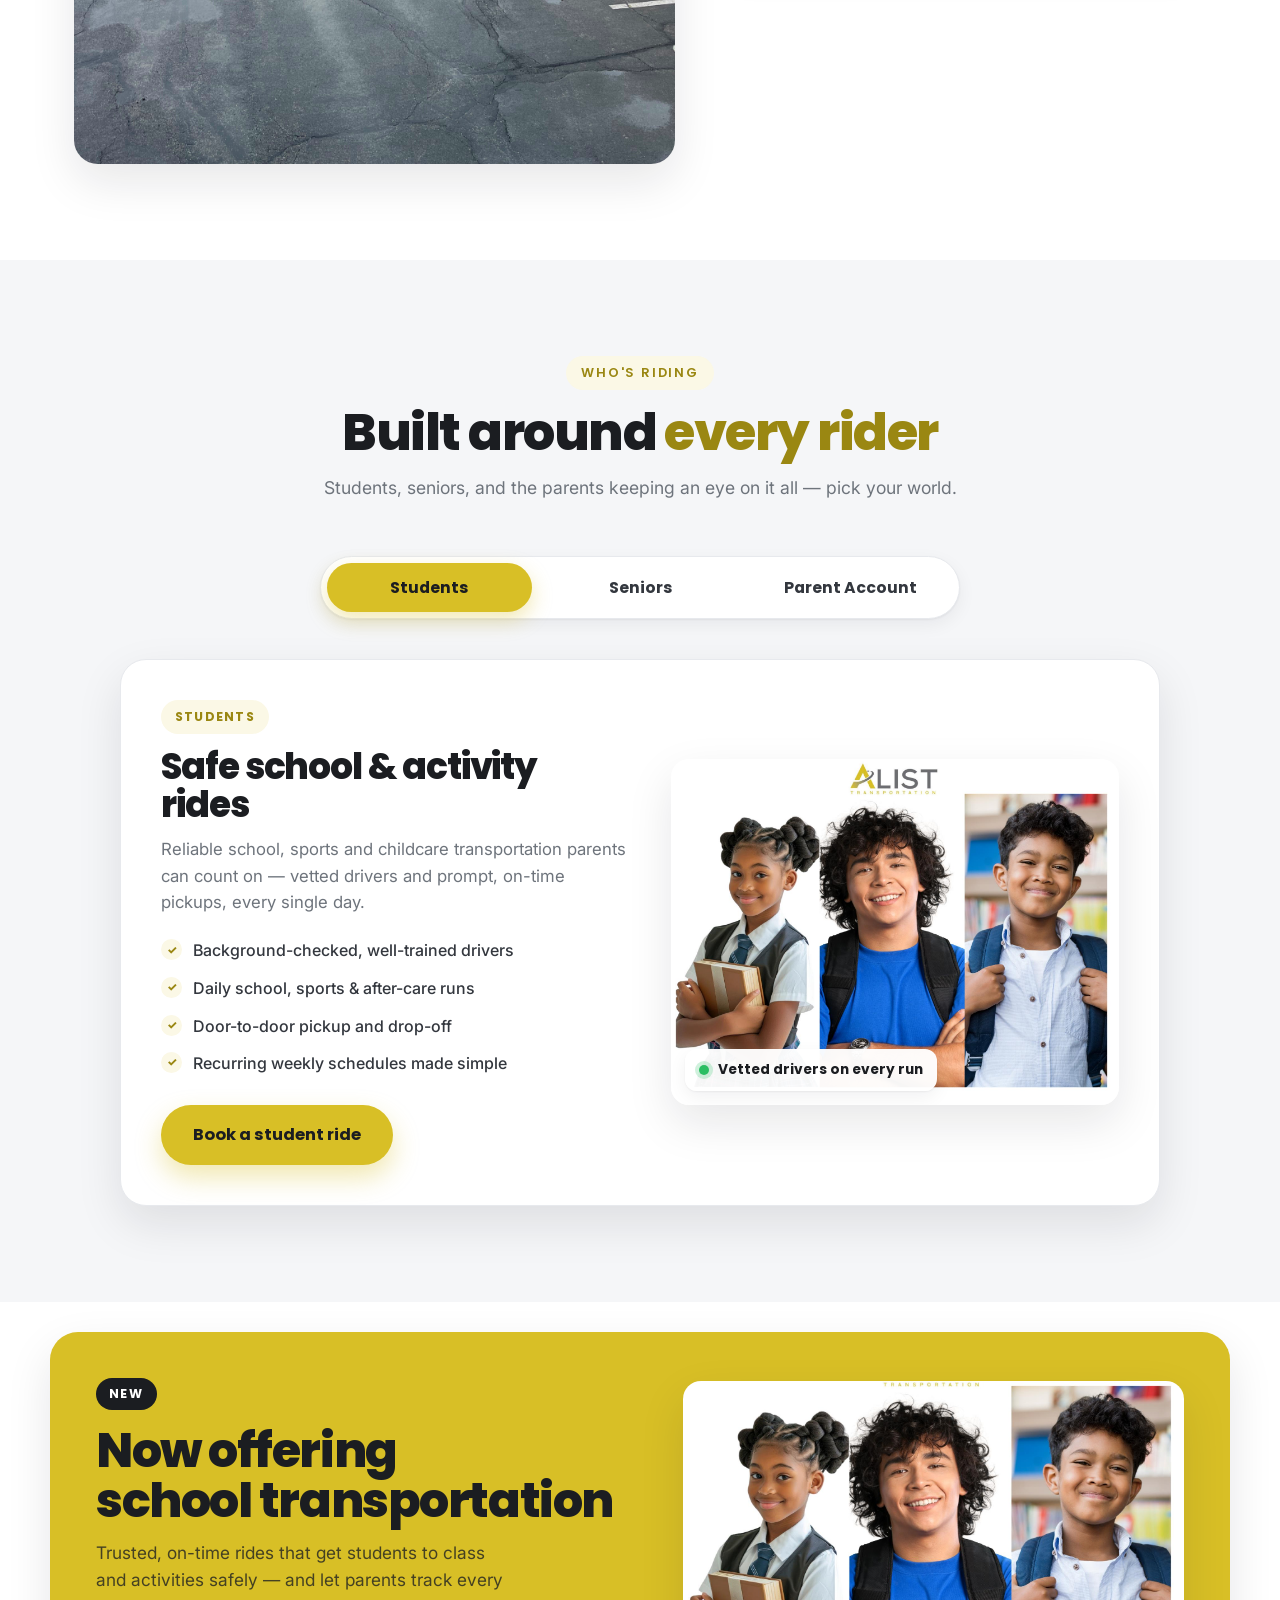
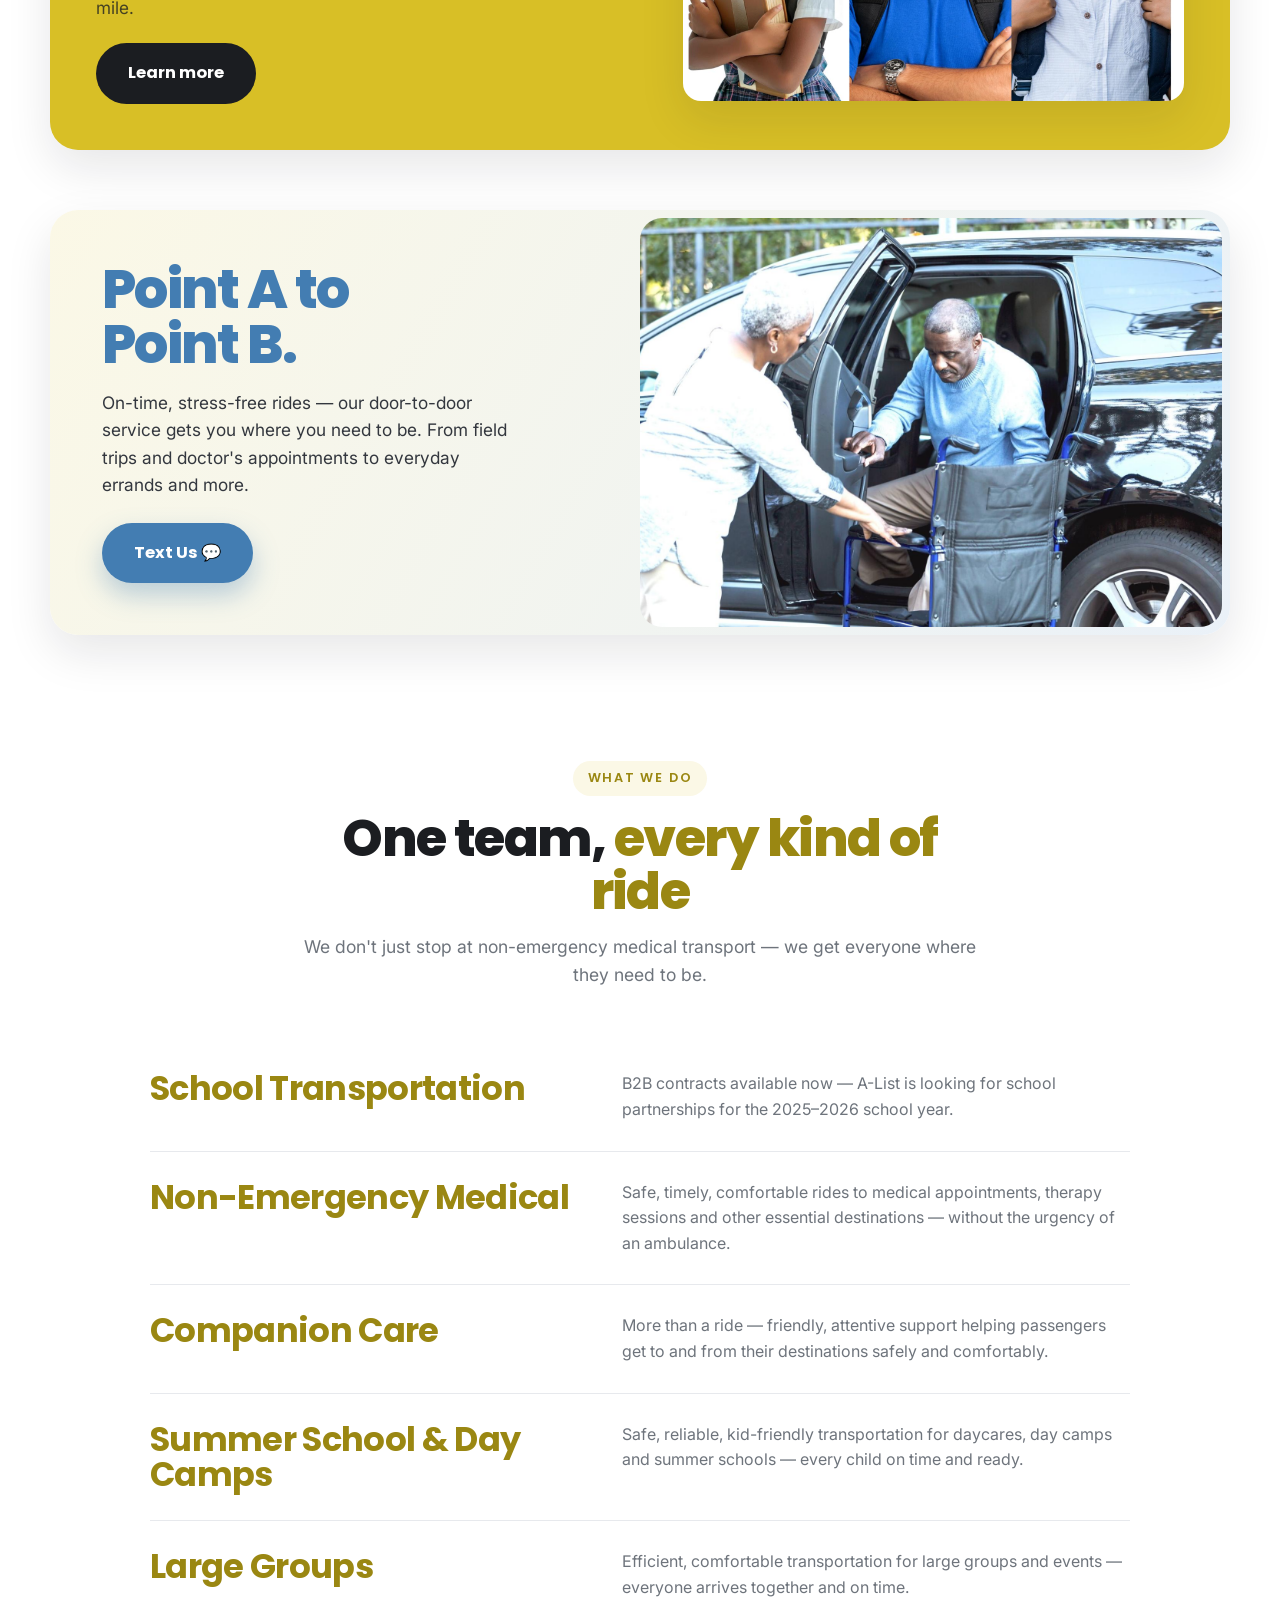
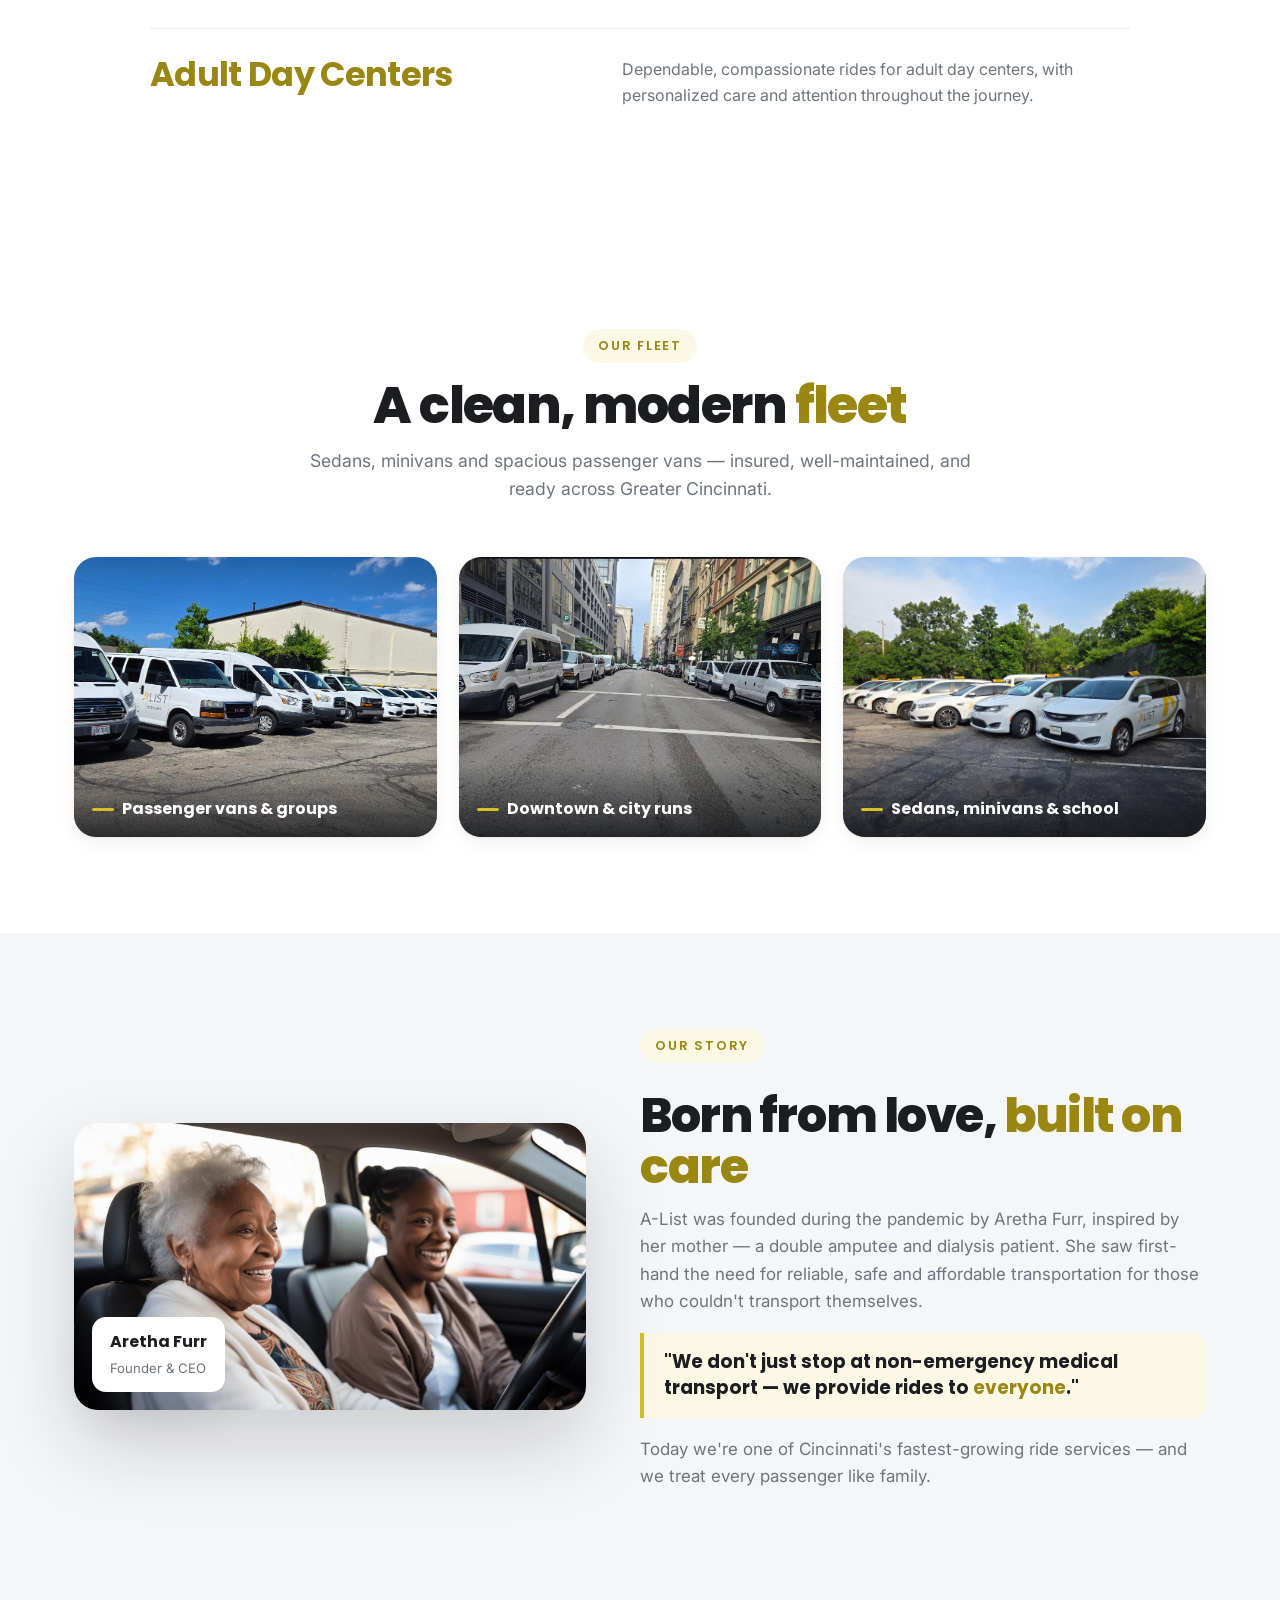
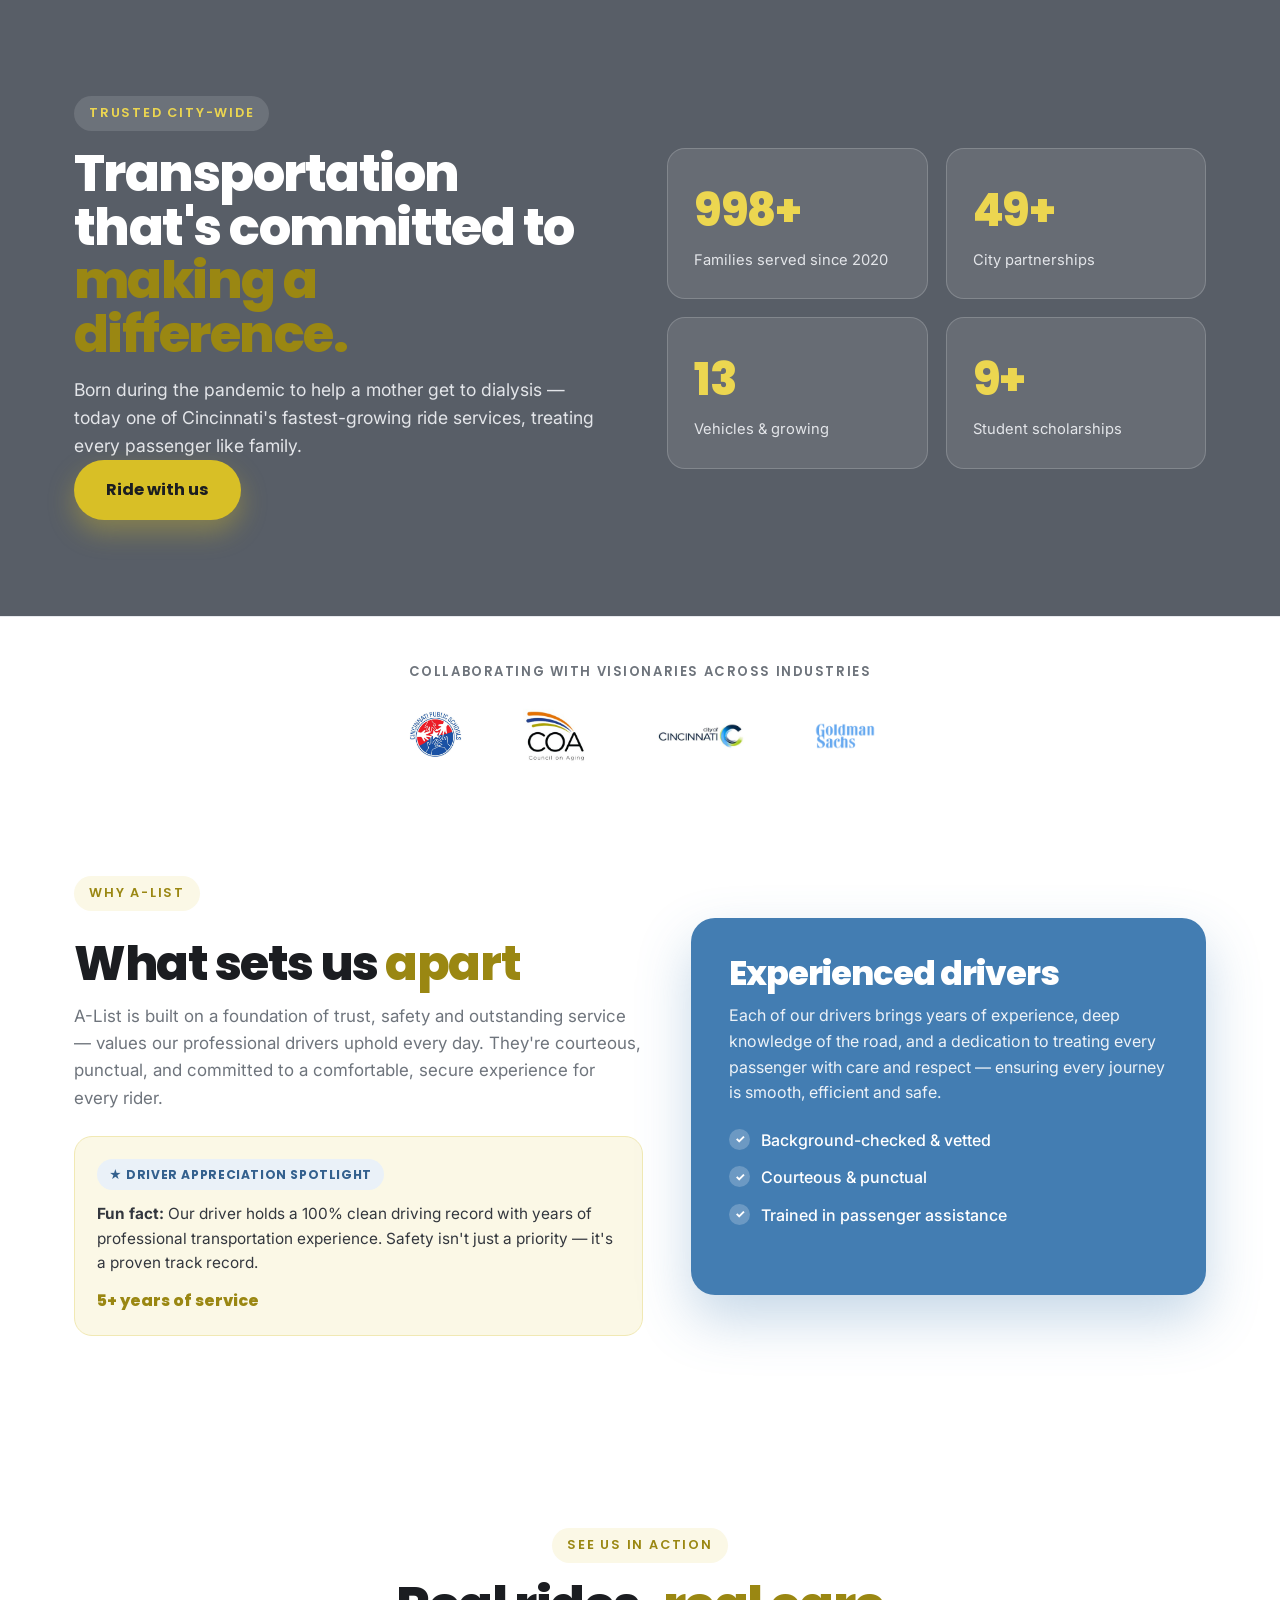
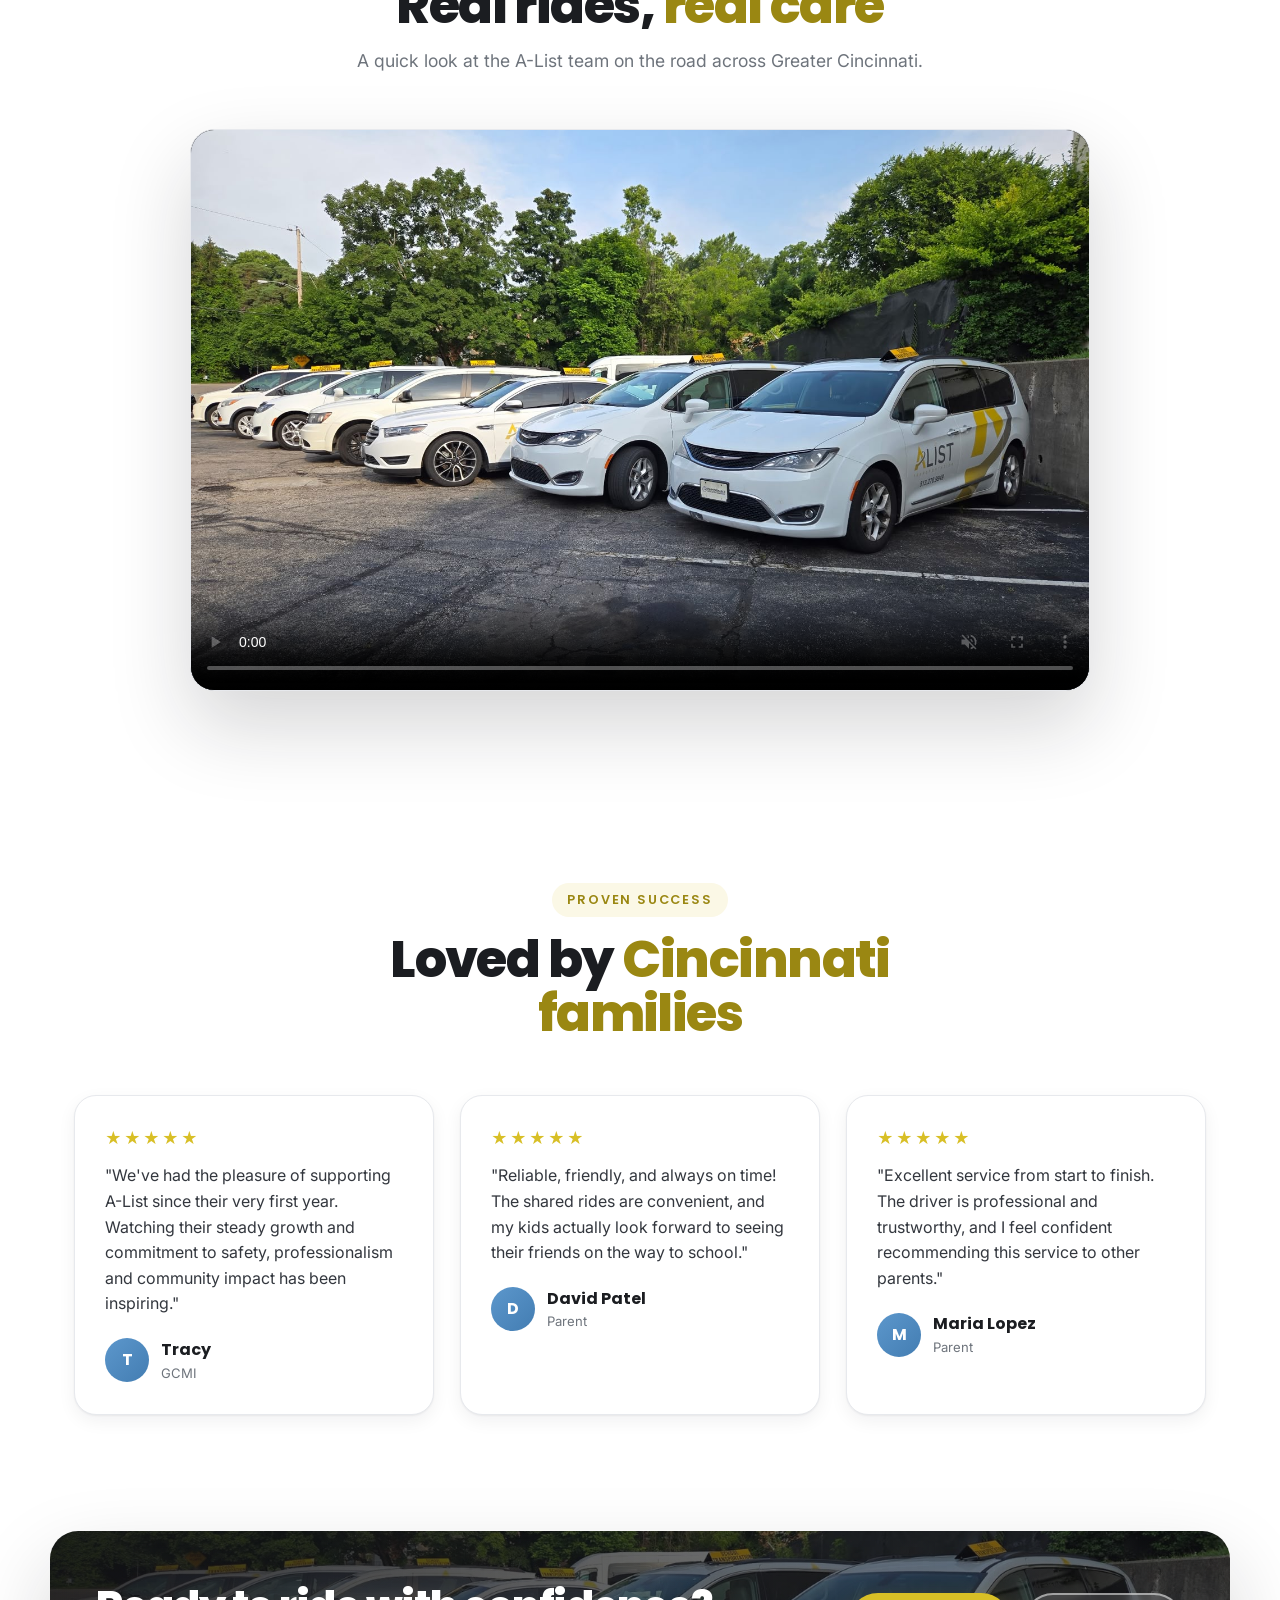
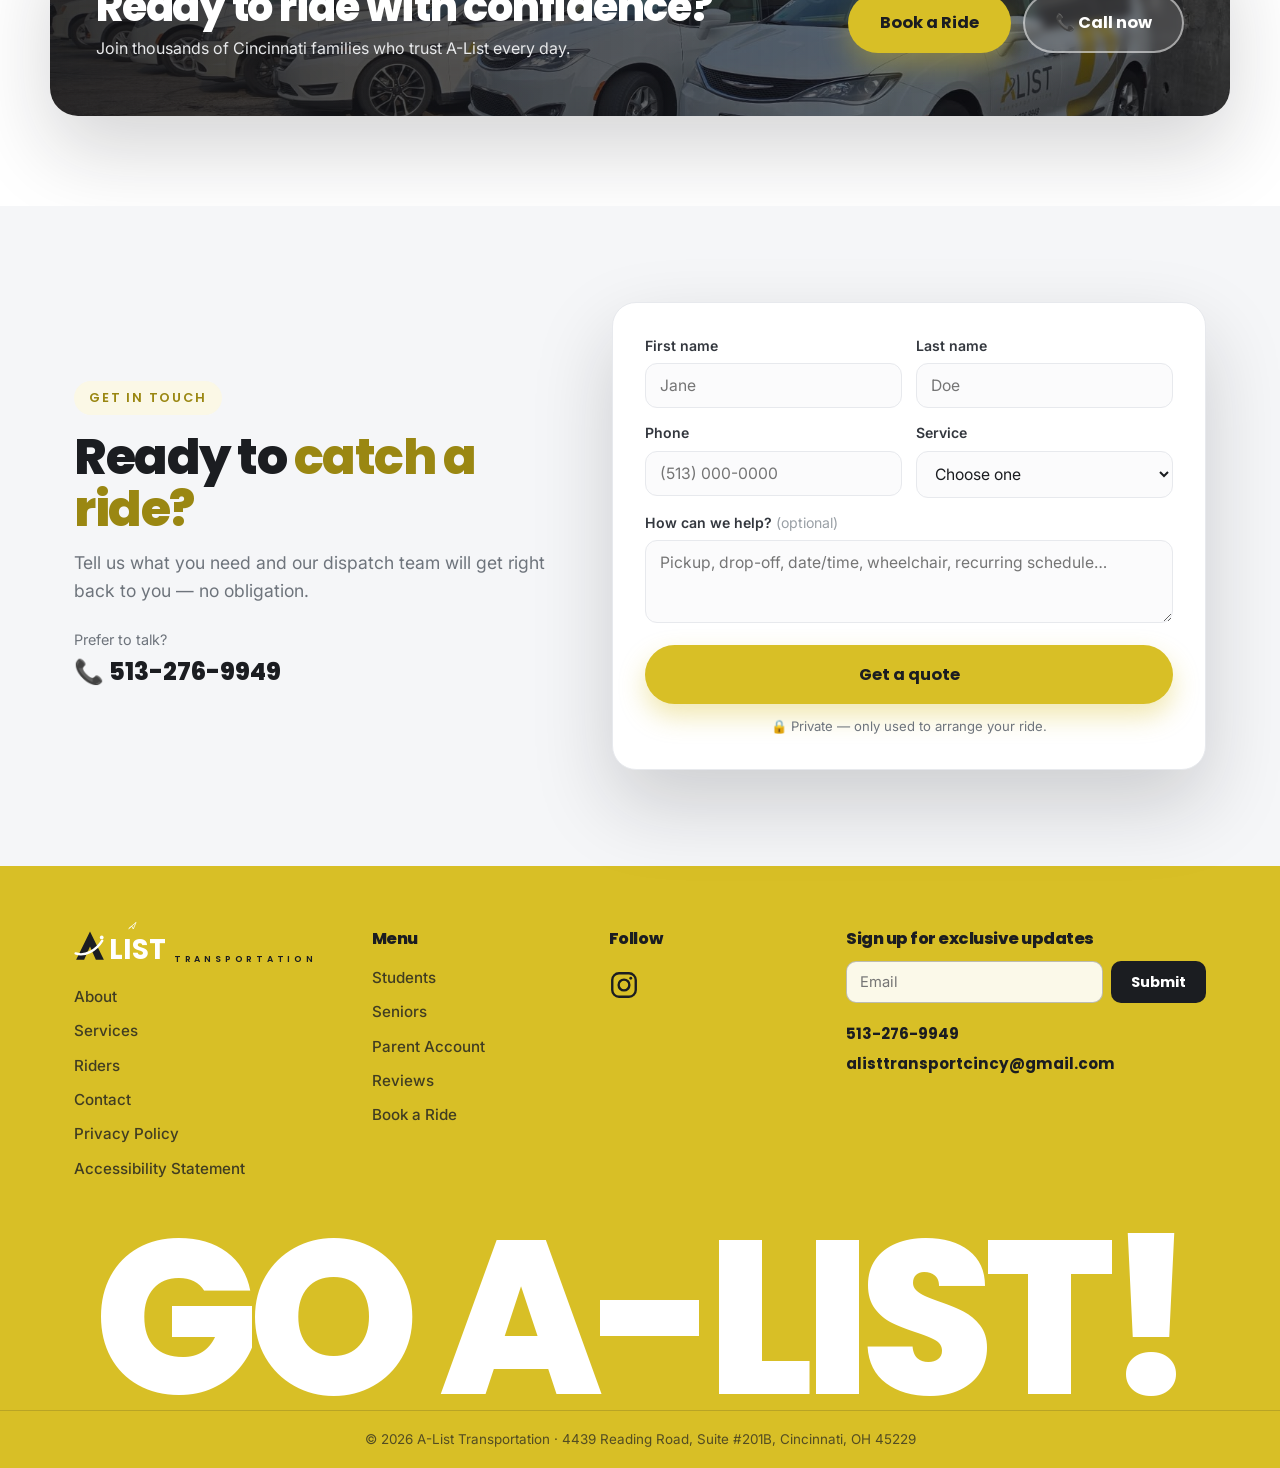
==== commit 56342695: "Mobile menu: keep close (X) button visible above the open panel Co-Authored-By: Claude Opus 4.8 <nor" ====
--- a/index.html
+++ b/index.html
@@ -12,7 +12,7 @@
   <link rel="preconnect" href="https://fonts.googleapis.com" />
   <link rel="preconnect" href="https://fonts.gstatic.com" crossorigin />
   <link href="https://fonts.googleapis.com/css2?family=Inter:wght@400;500;600;700&family=Poppins:wght@500;600;700;800&display=swap" rel="stylesheet" />
-  <link rel="stylesheet" href="styles.css?v=8" />
+  <link rel="stylesheet" href="styles.css?v=9" />
 </head>
 <body id="top">
 
--- a/styles.css
+++ b/styles.css
@@ -376,6 +376,7 @@
   /* backdrop-filter breaks position:fixed children — use solid header on mobile */
   .hdr { backdrop-filter: none; -webkit-backdrop-filter: none; background: #fff; }
   .menu { position: fixed; inset: 0 0 0 auto; width: min(80vw, 320px); flex-direction: column; align-items: stretch; gap: 4px; background: #fff; padding: 90px 22px 30px; box-shadow: -10px 0 40px rgba(20,22,26,.25); transform: translateX(100%); transition: transform .3s ease; z-index: 60; overflow-y: auto; }
+  .burger { position: relative; z-index: 70; } /* X stays visible above the open panel */
   .menu.open { transform: translateX(0); }
   .menu > a { padding: 13px 16px; font-size: 1.05rem; }
   .menu__cta { margin: 10px 0 0; }
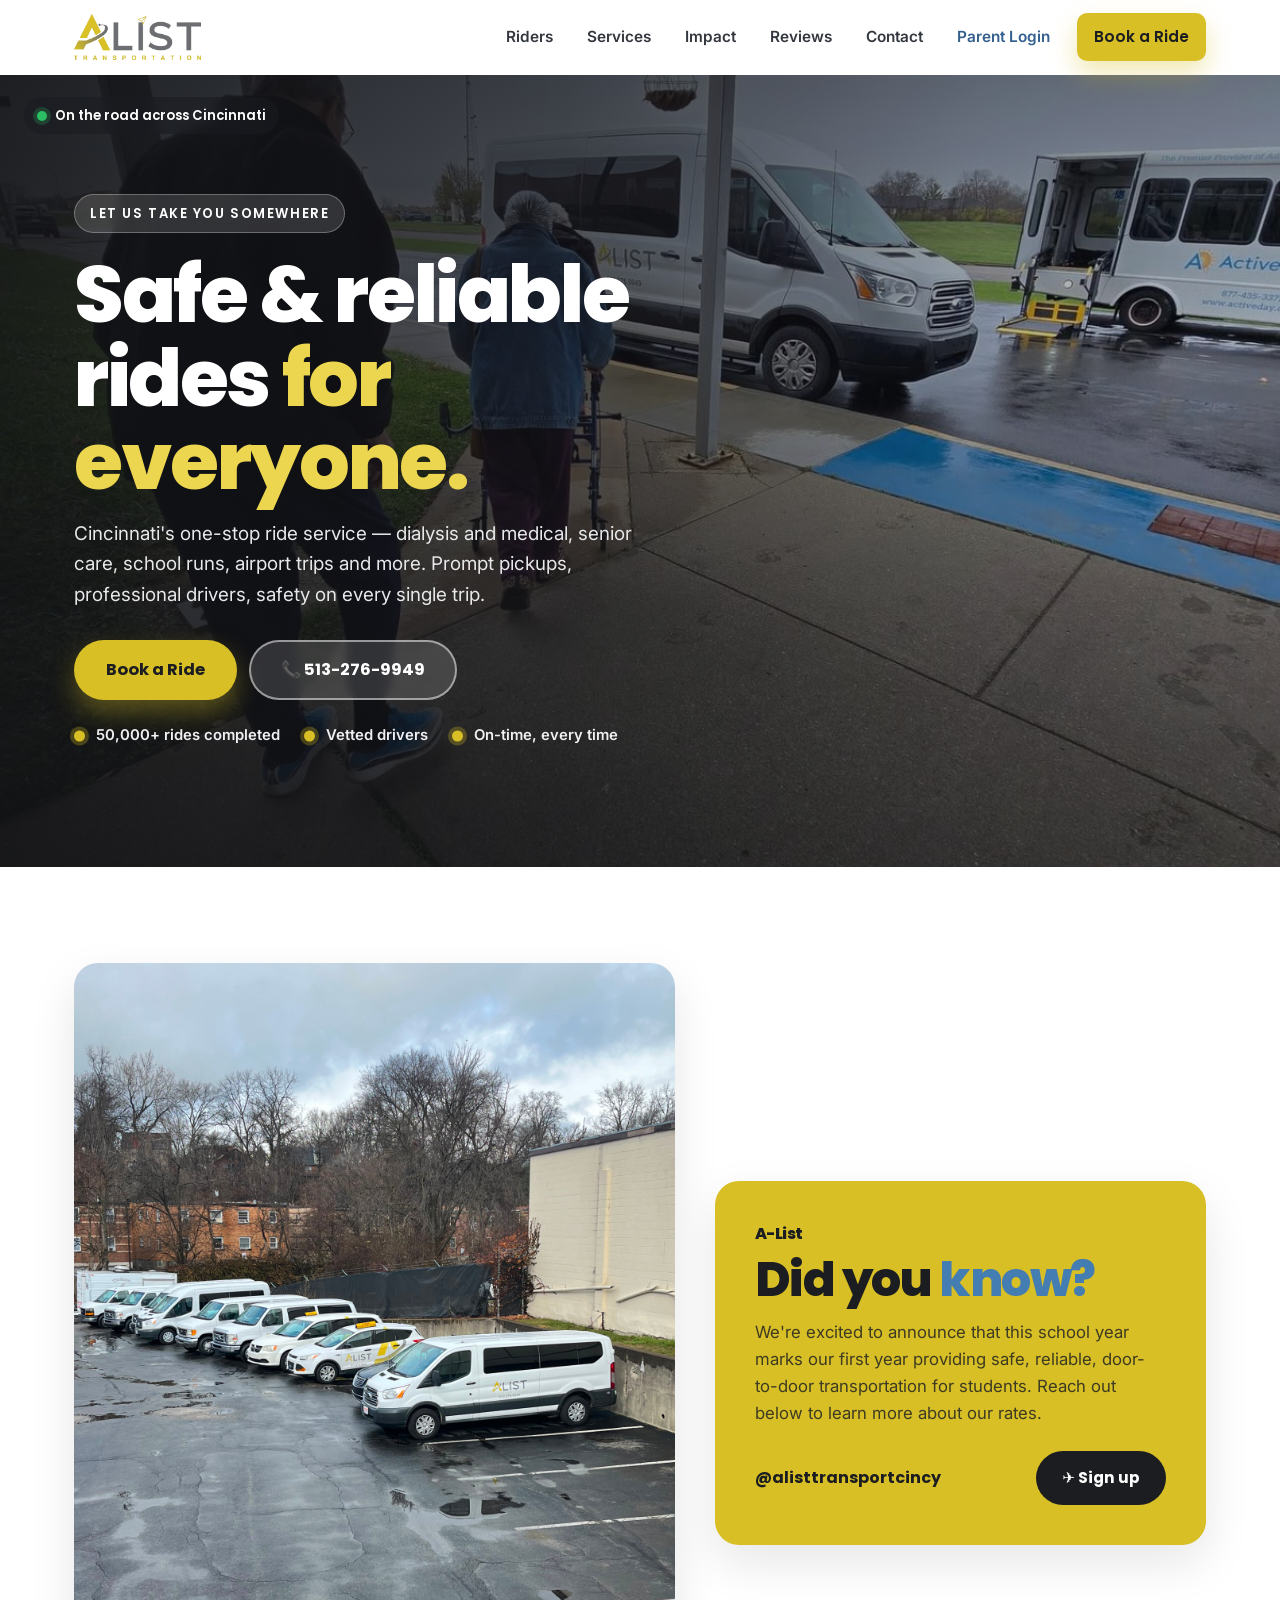
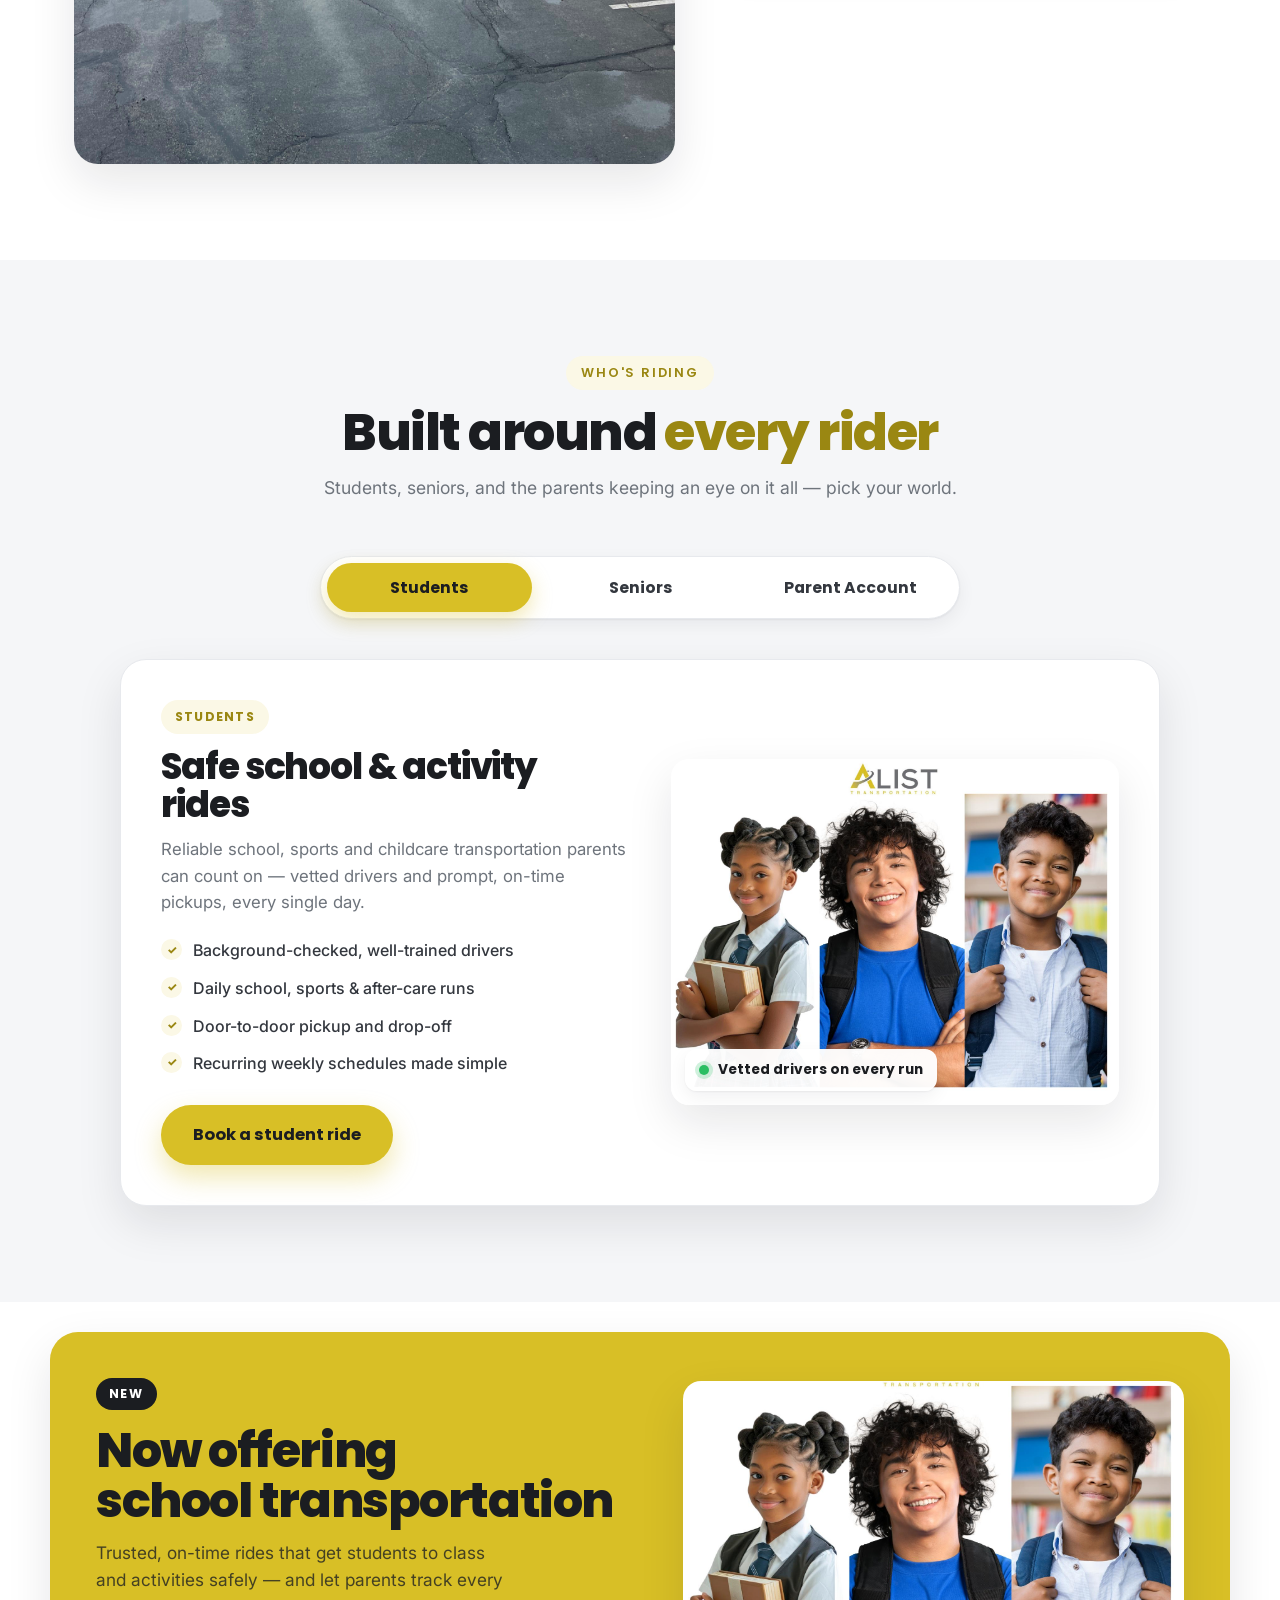
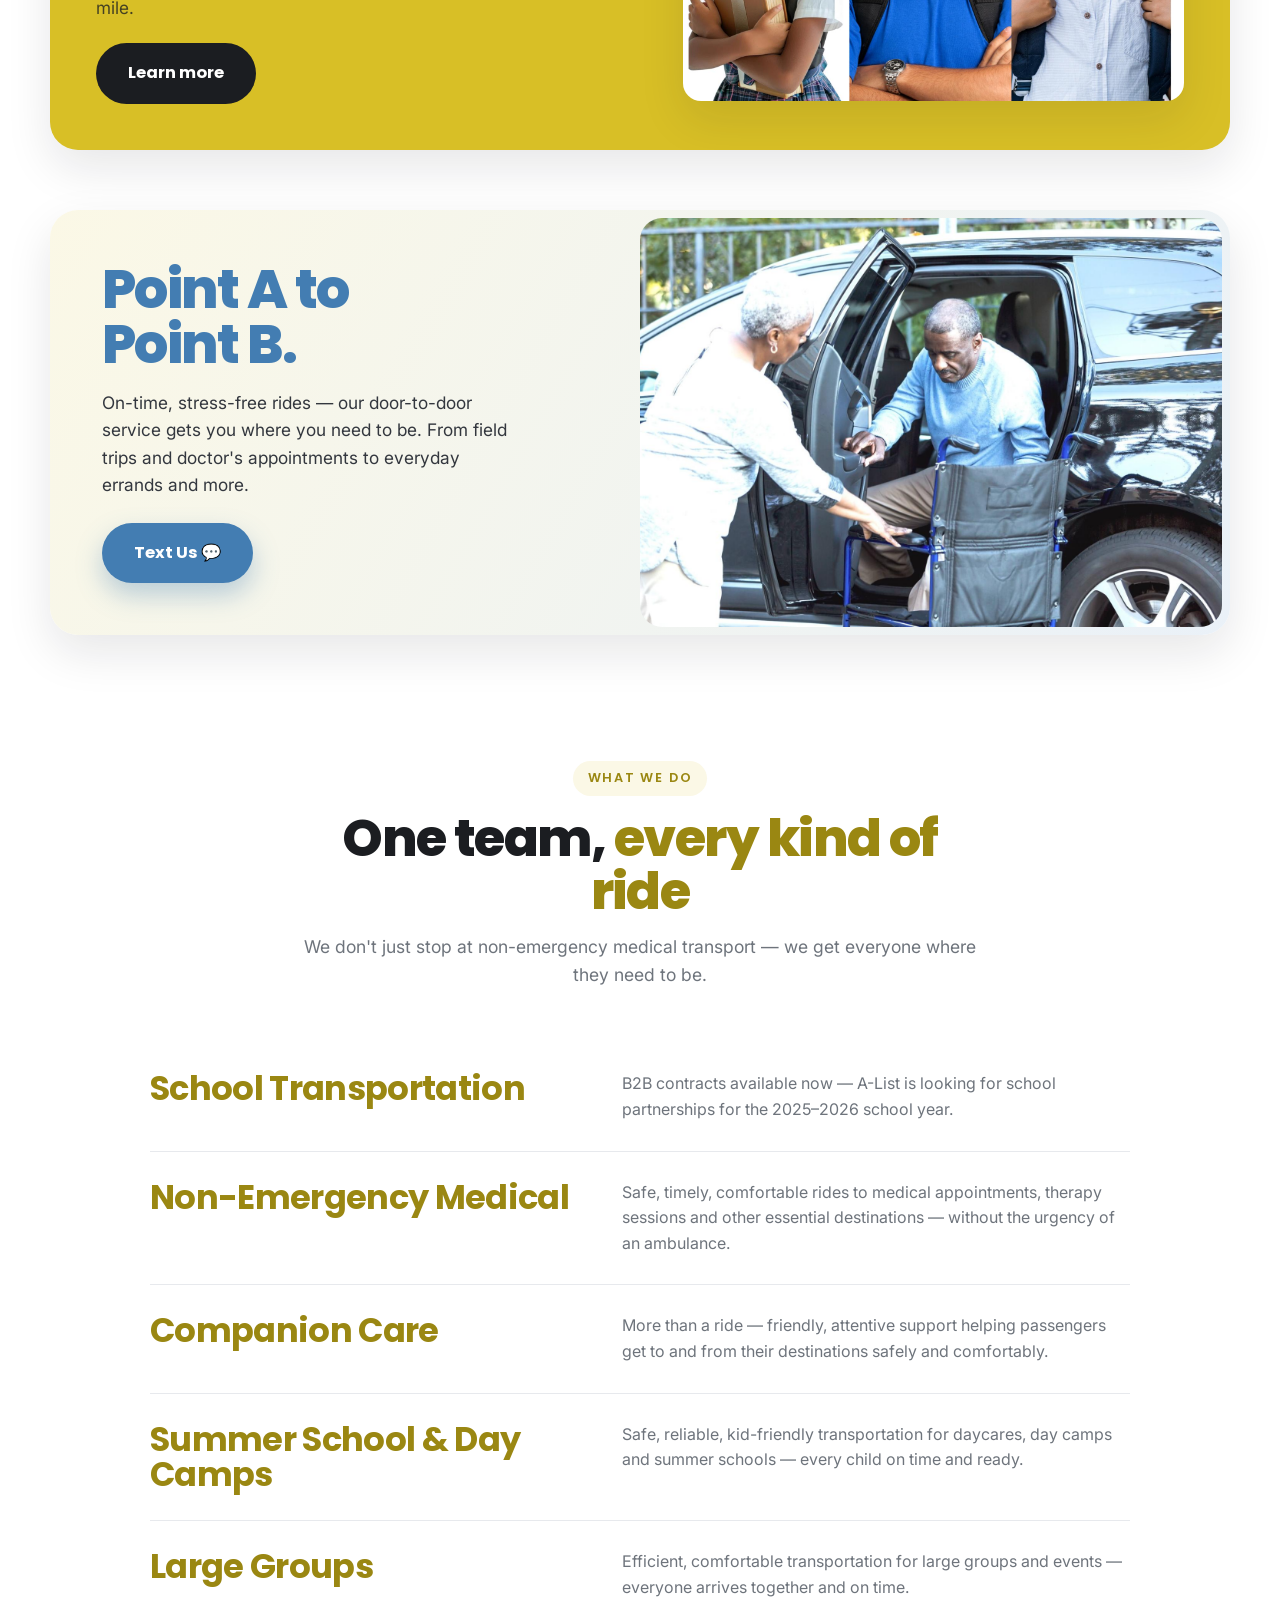
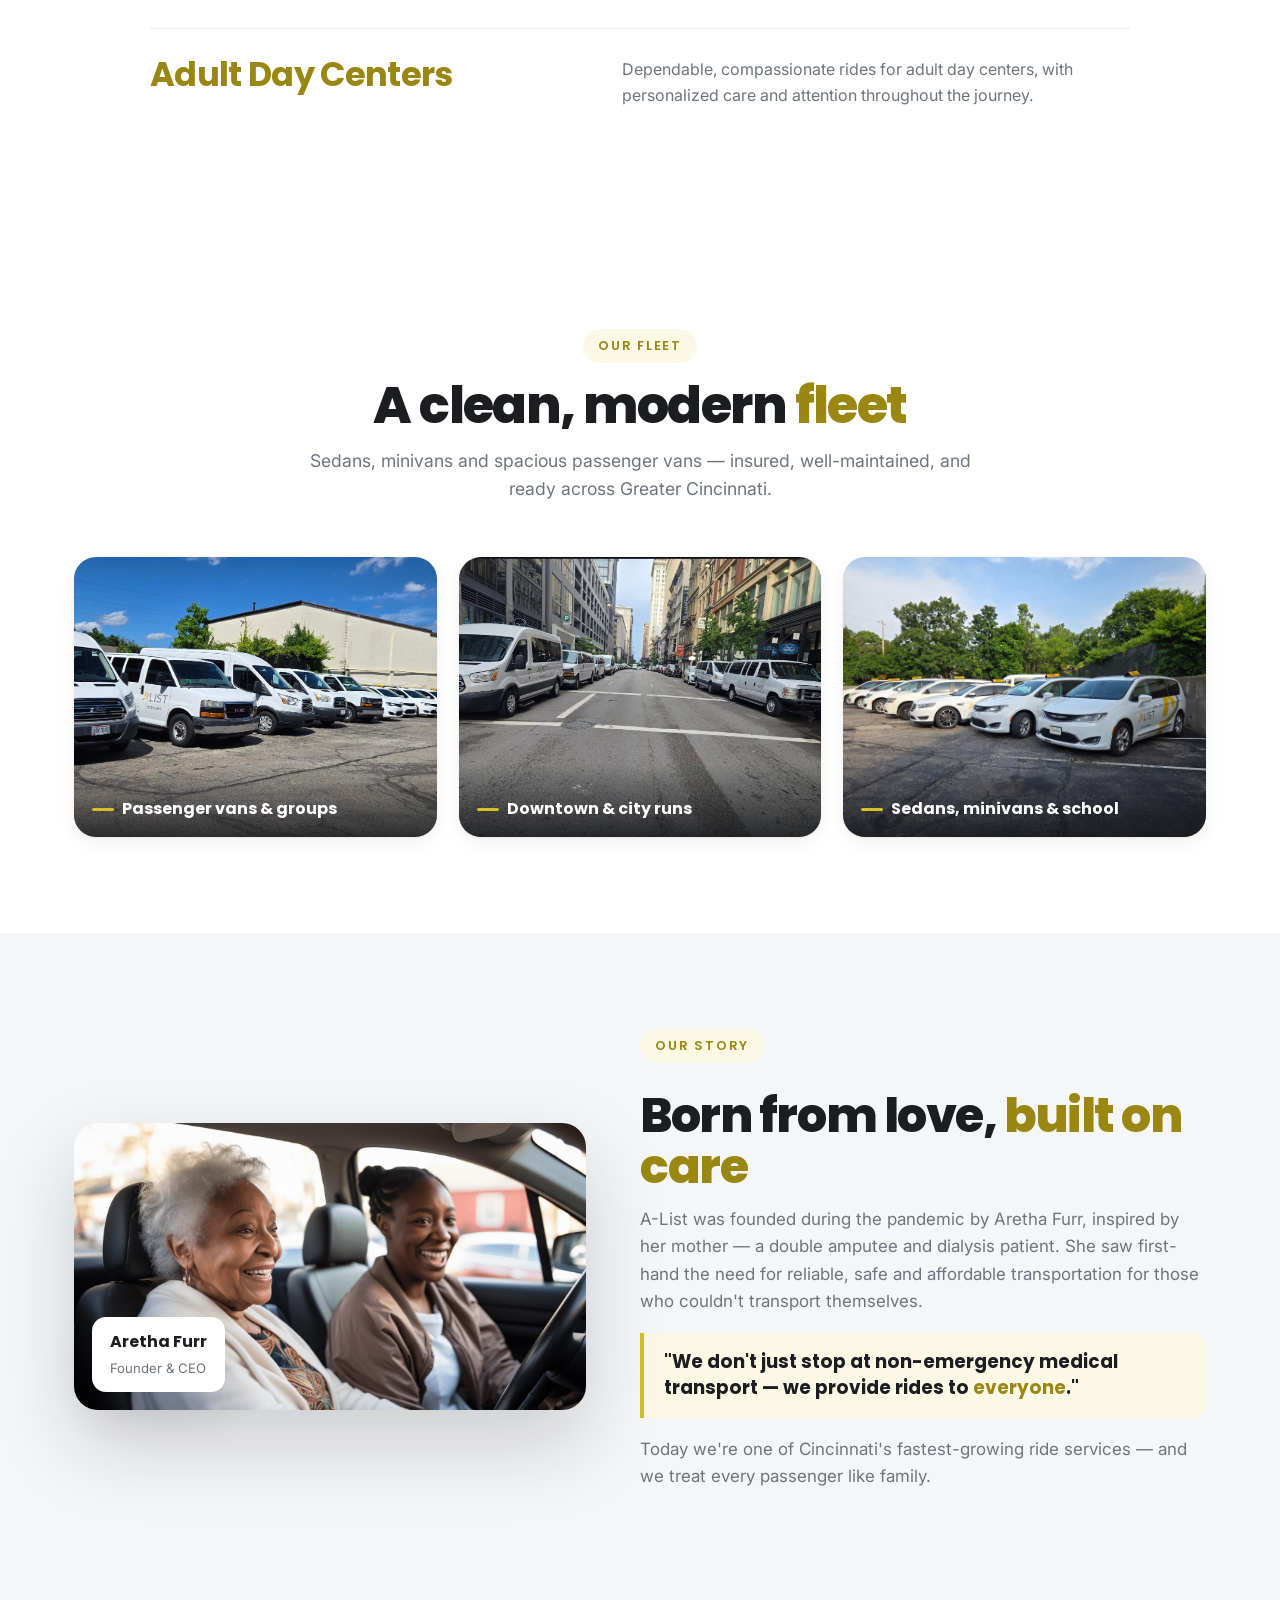
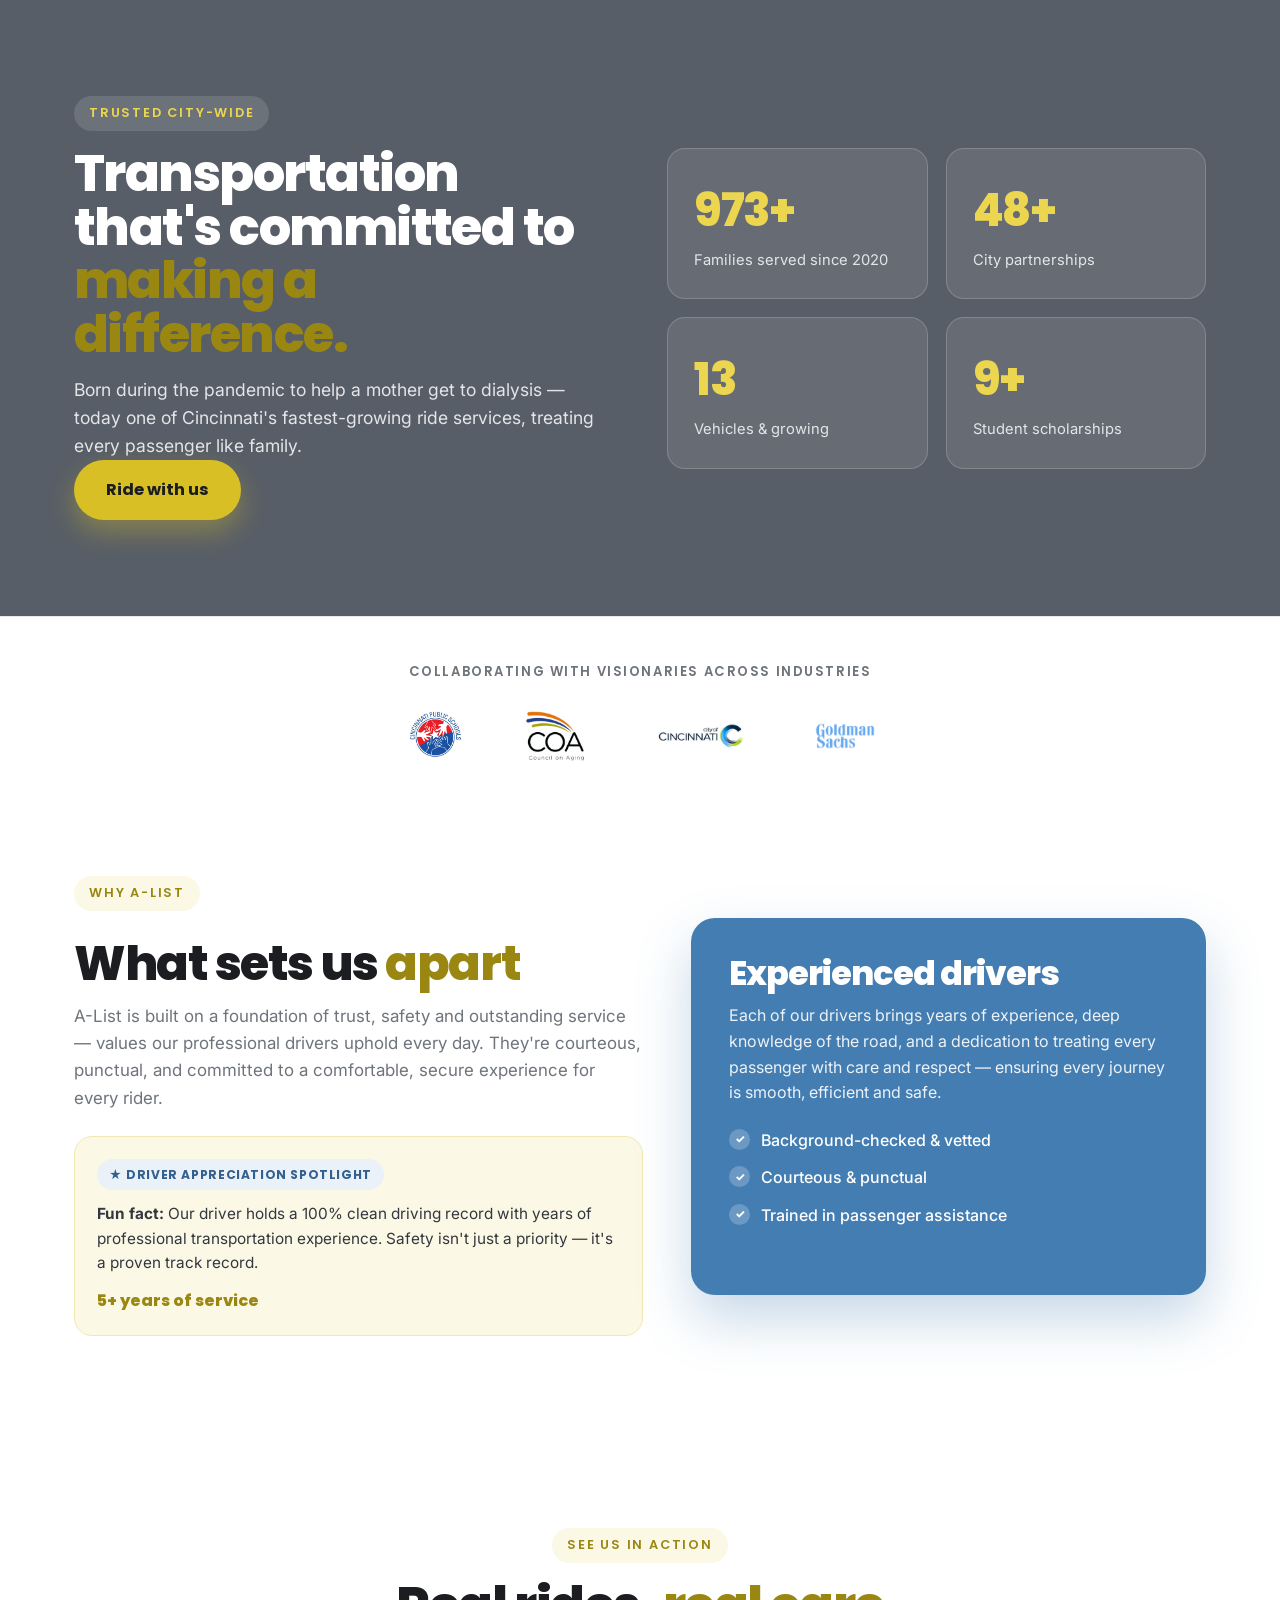
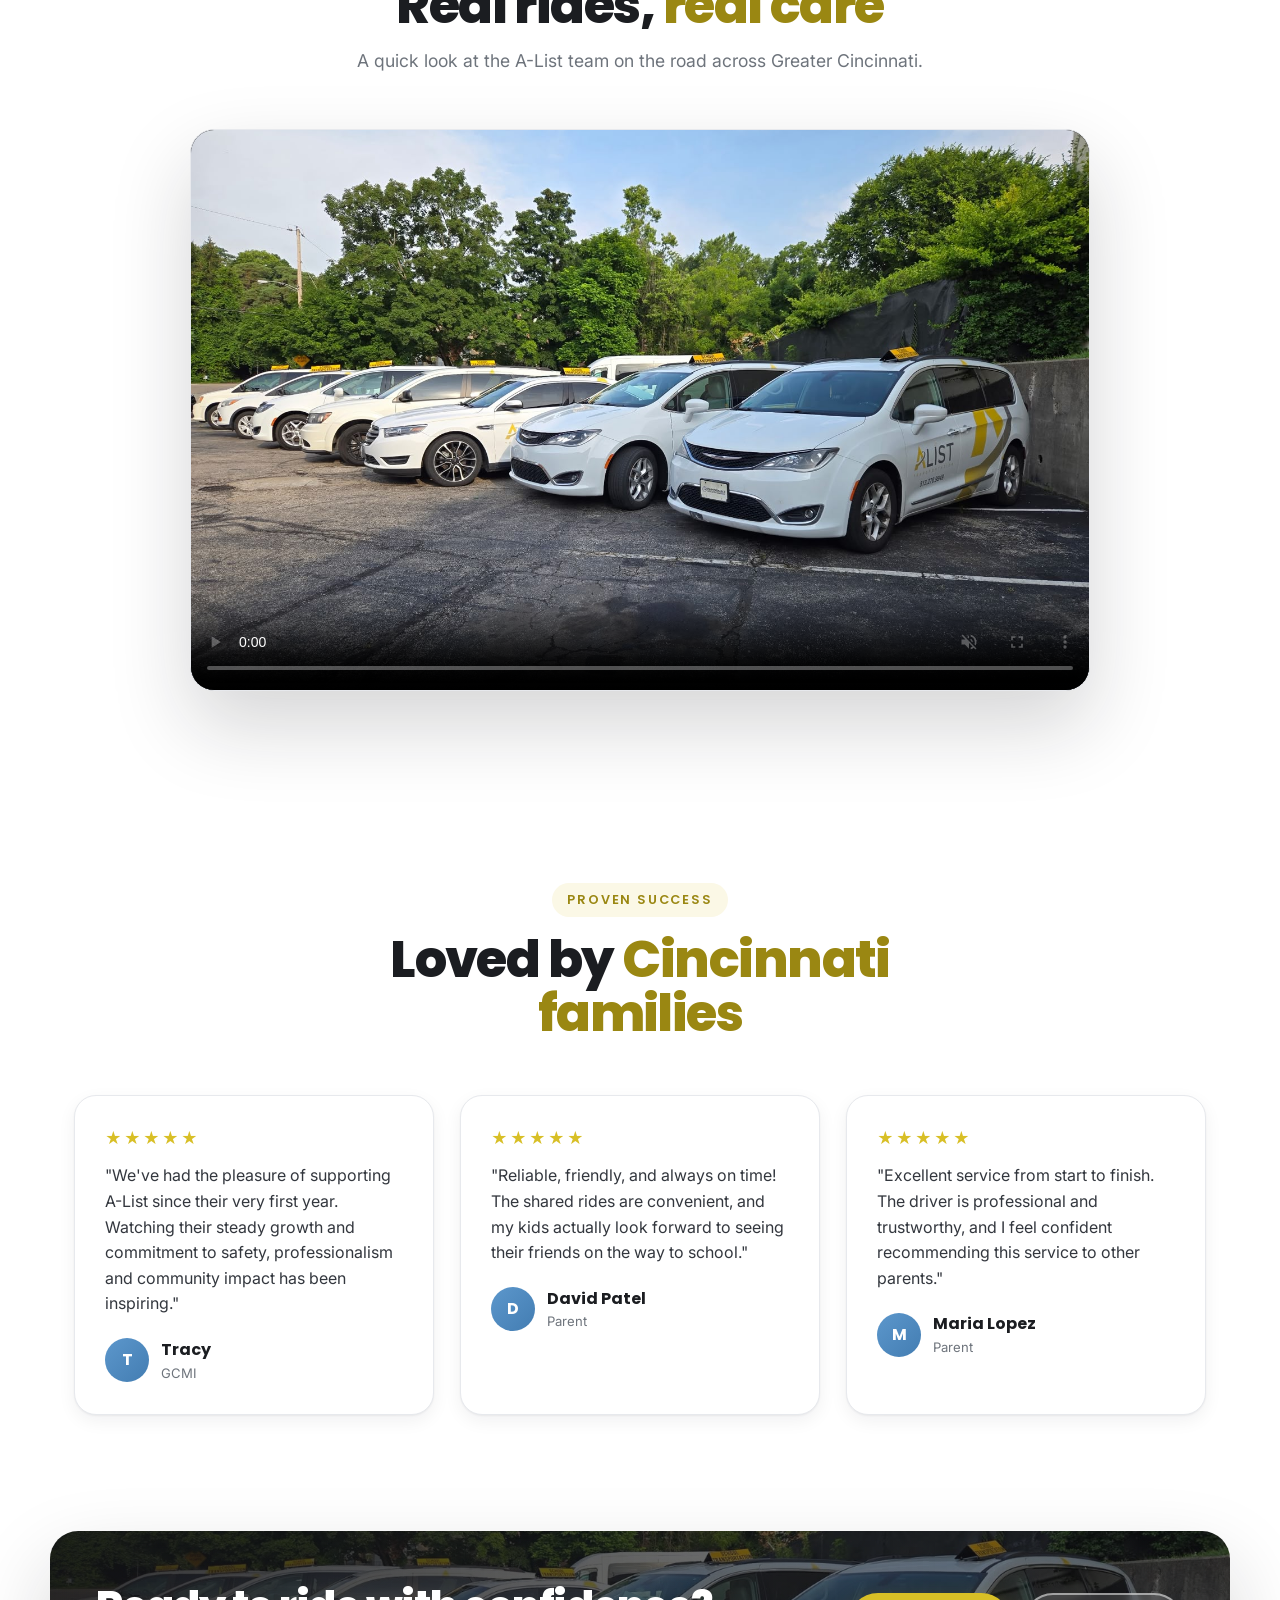
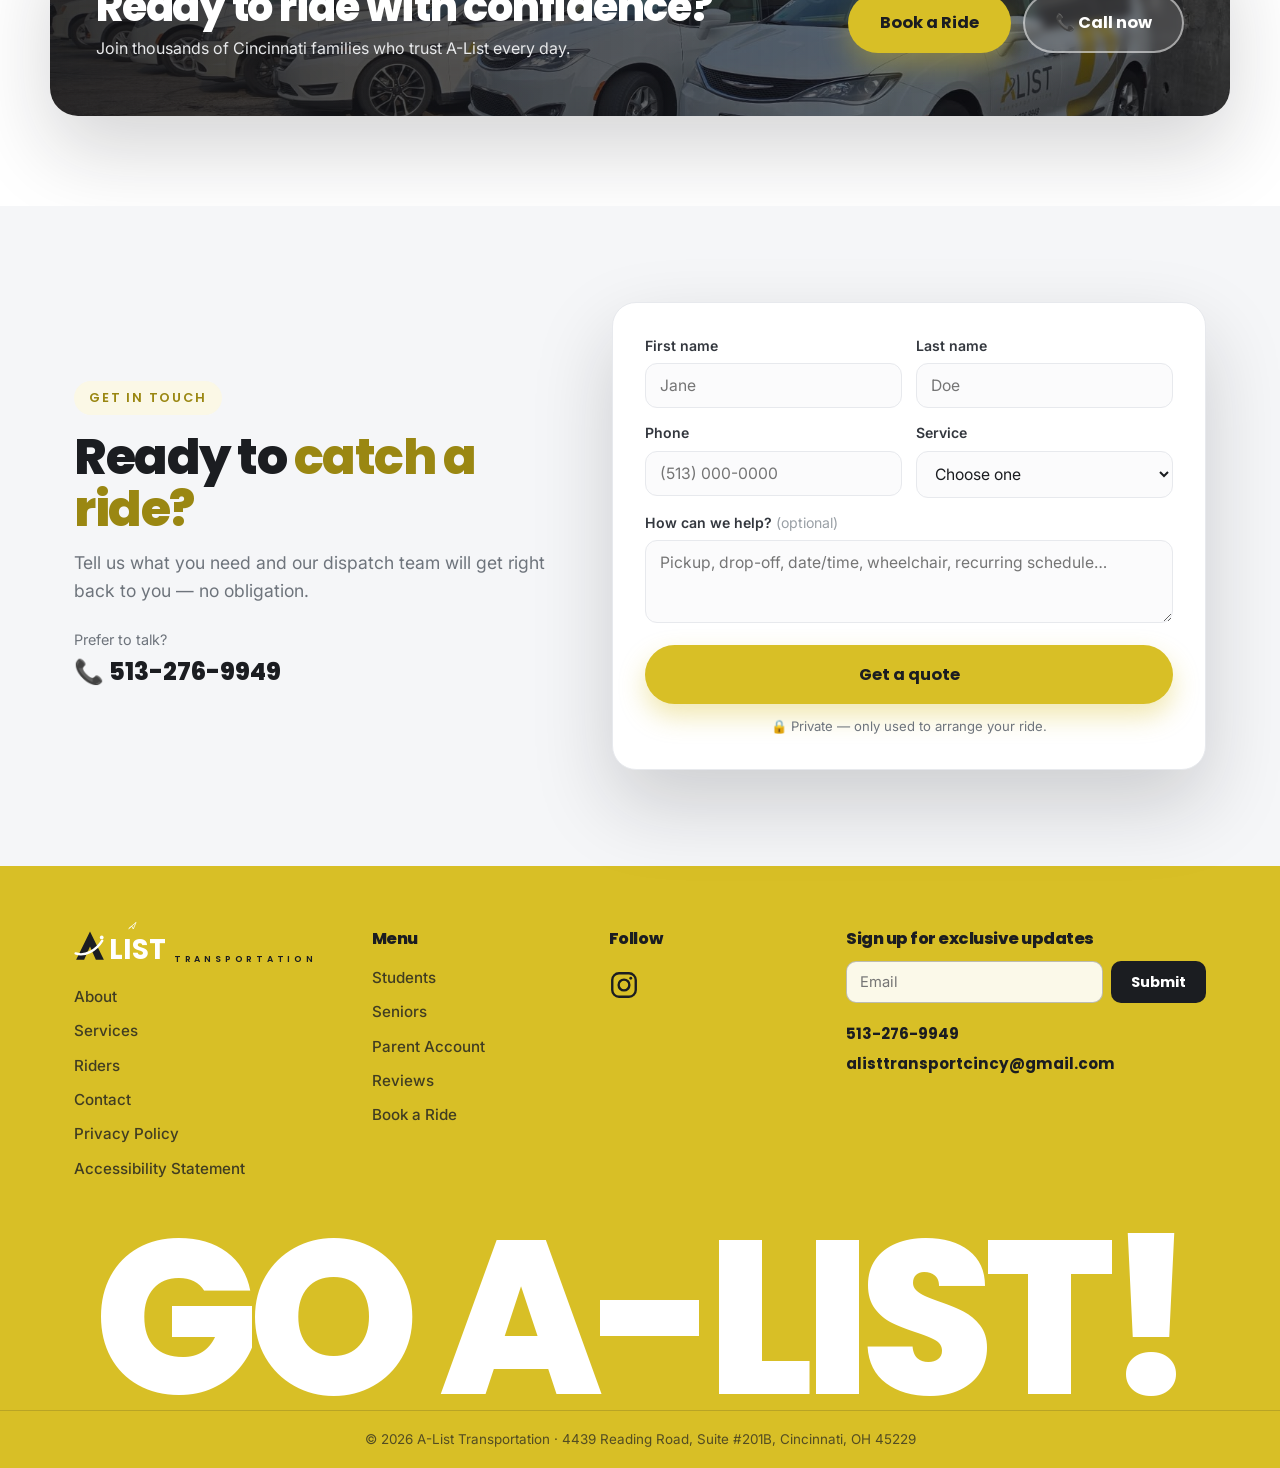
==== commit 921f1f25: "Wire quote + newsletter forms to email via FormSubmit (alisttransportcincy@gmail.com) Co-Authored-By" ====
--- a/index.html
+++ b/index.html
@@ -438,6 +438,6 @@
 
   <a href="tel:5132769949" class="fab" aria-label="Call now">📞</a>
 
-  <script src="script.js"></script>
+  <script src="script.js?v=2"></script>
 </body>
 </html>
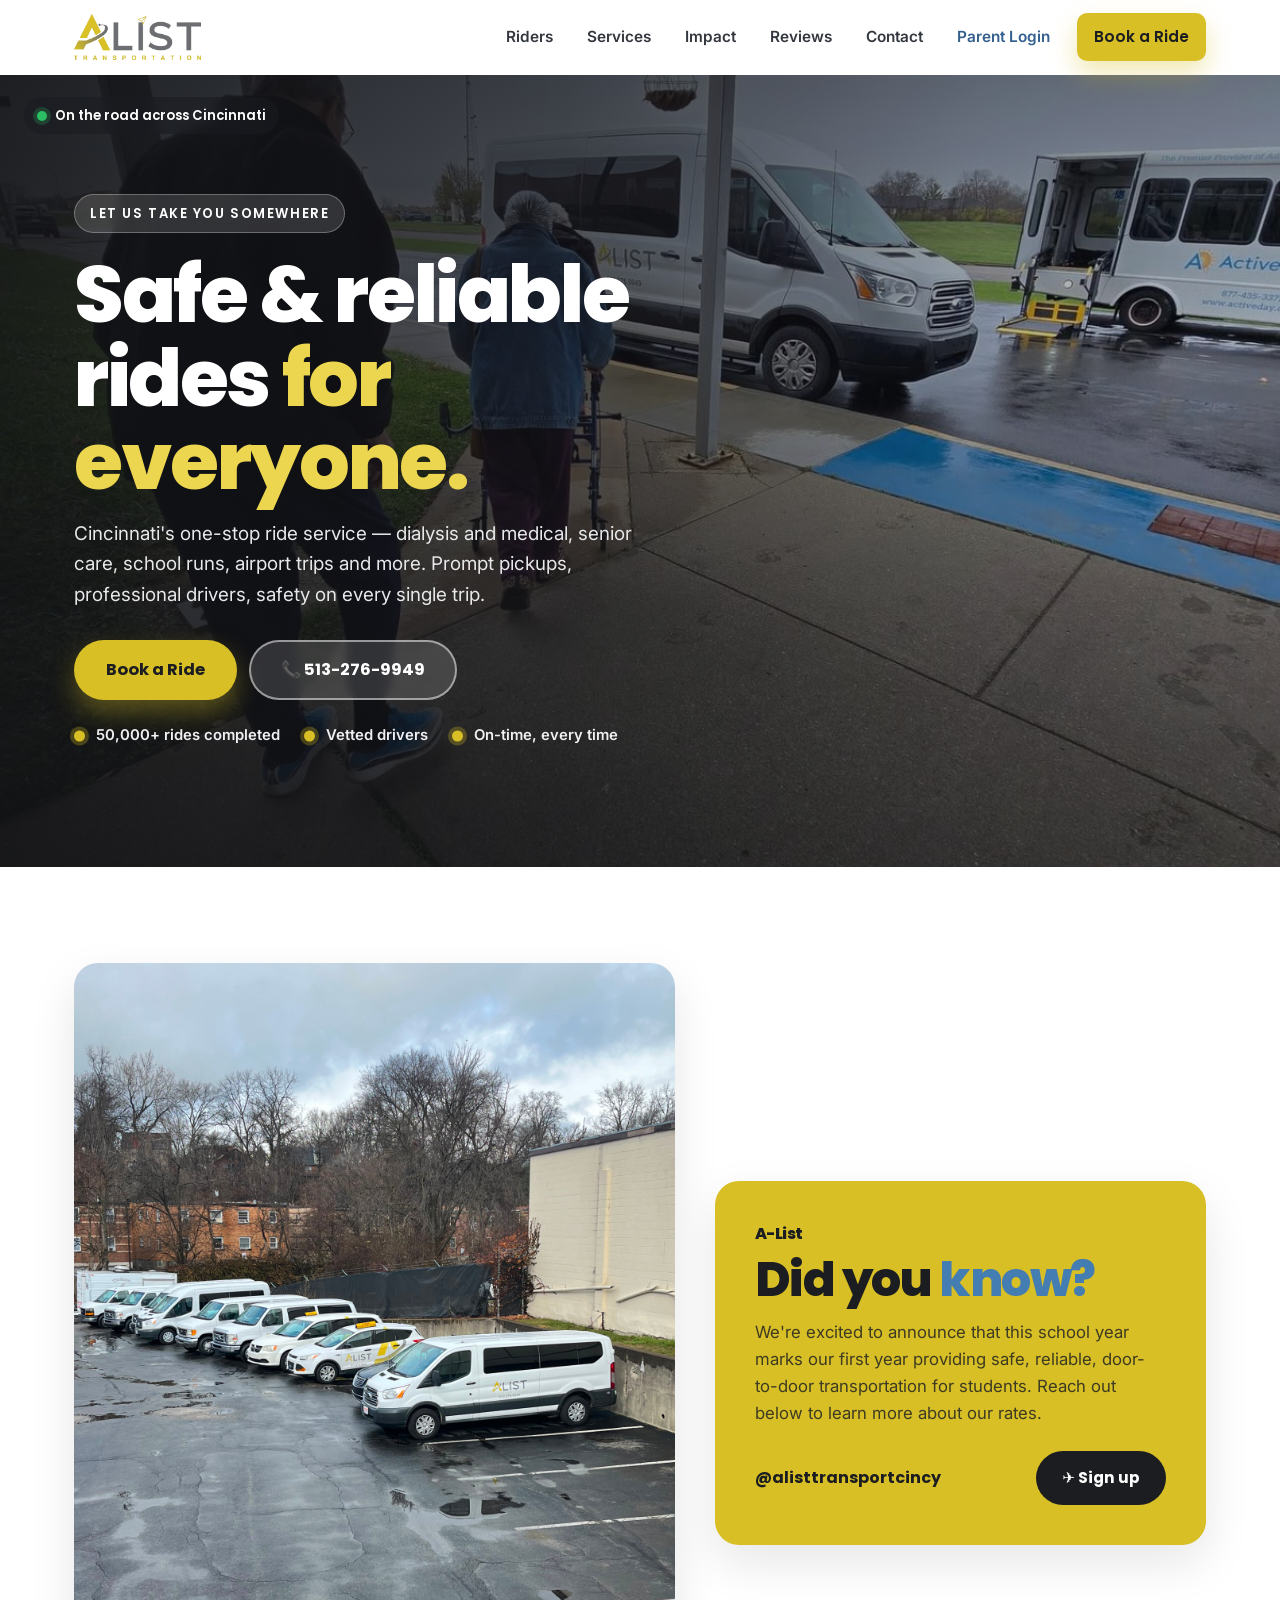
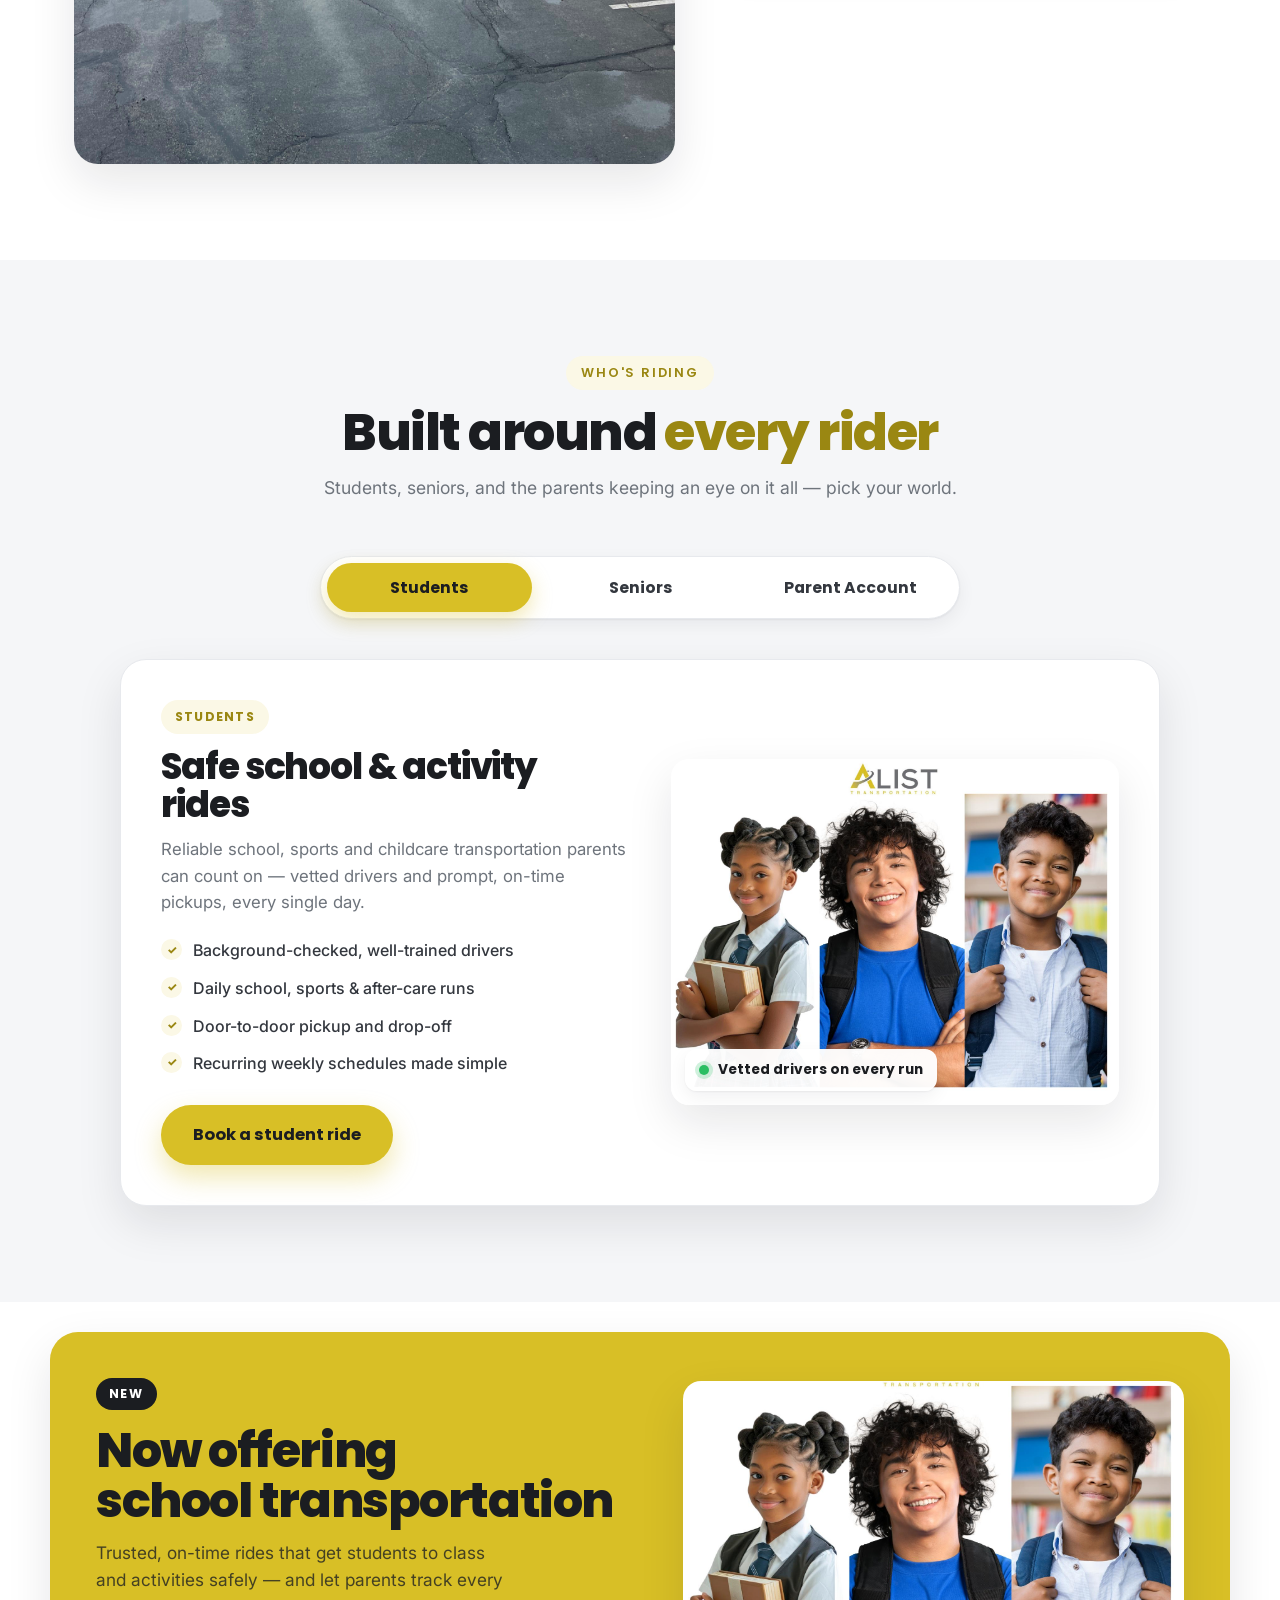
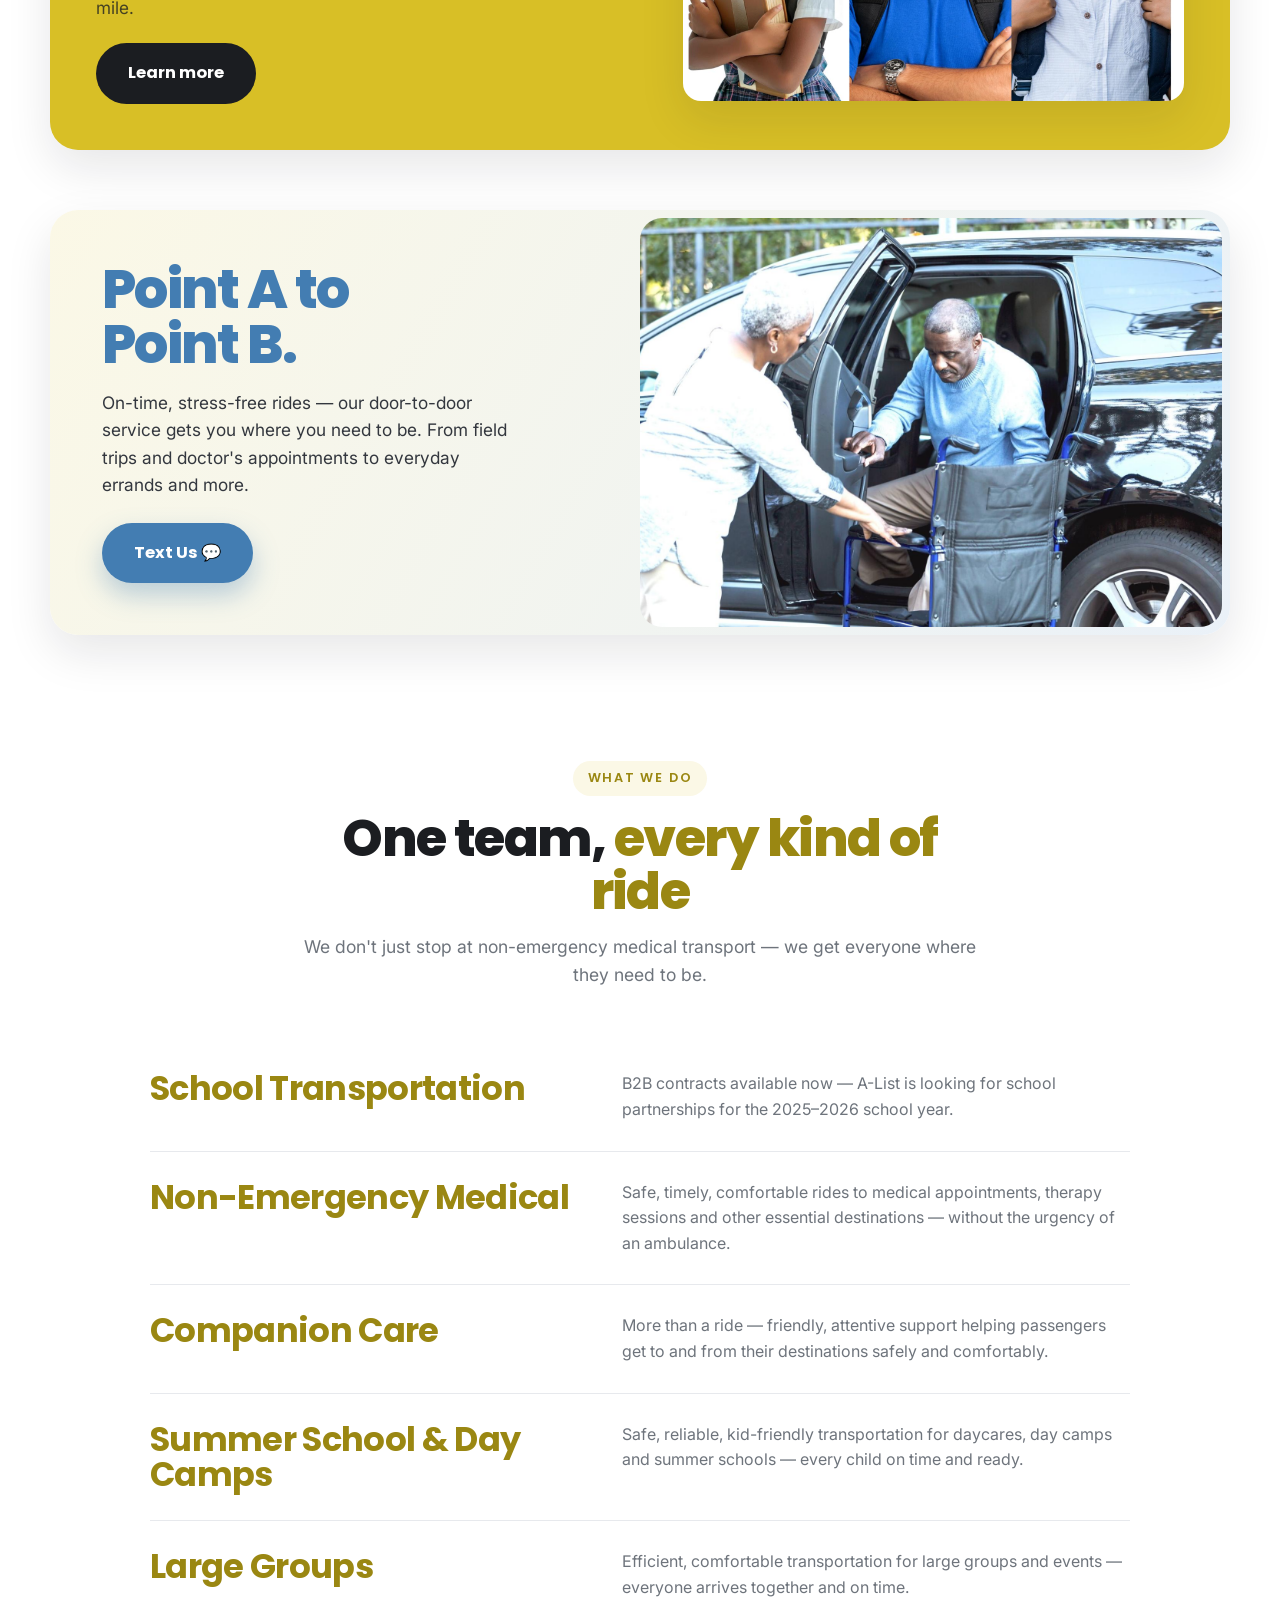
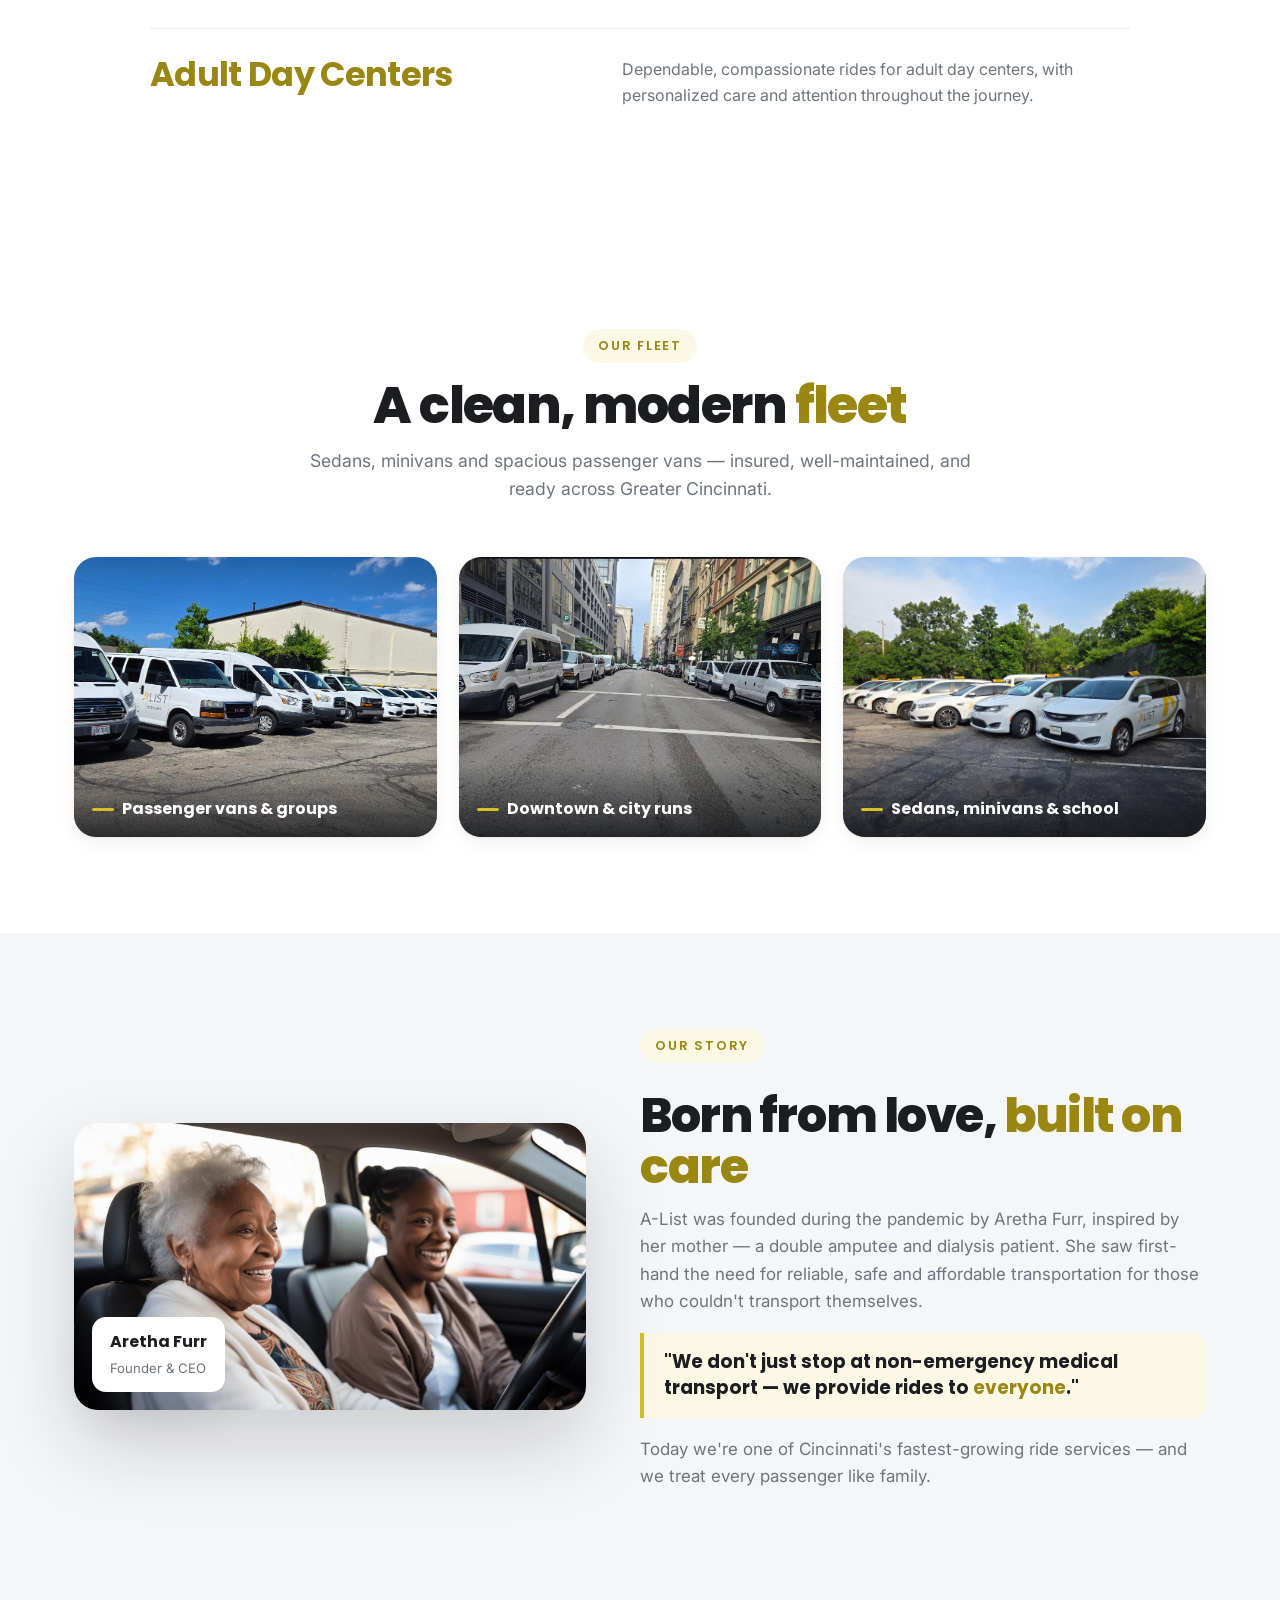
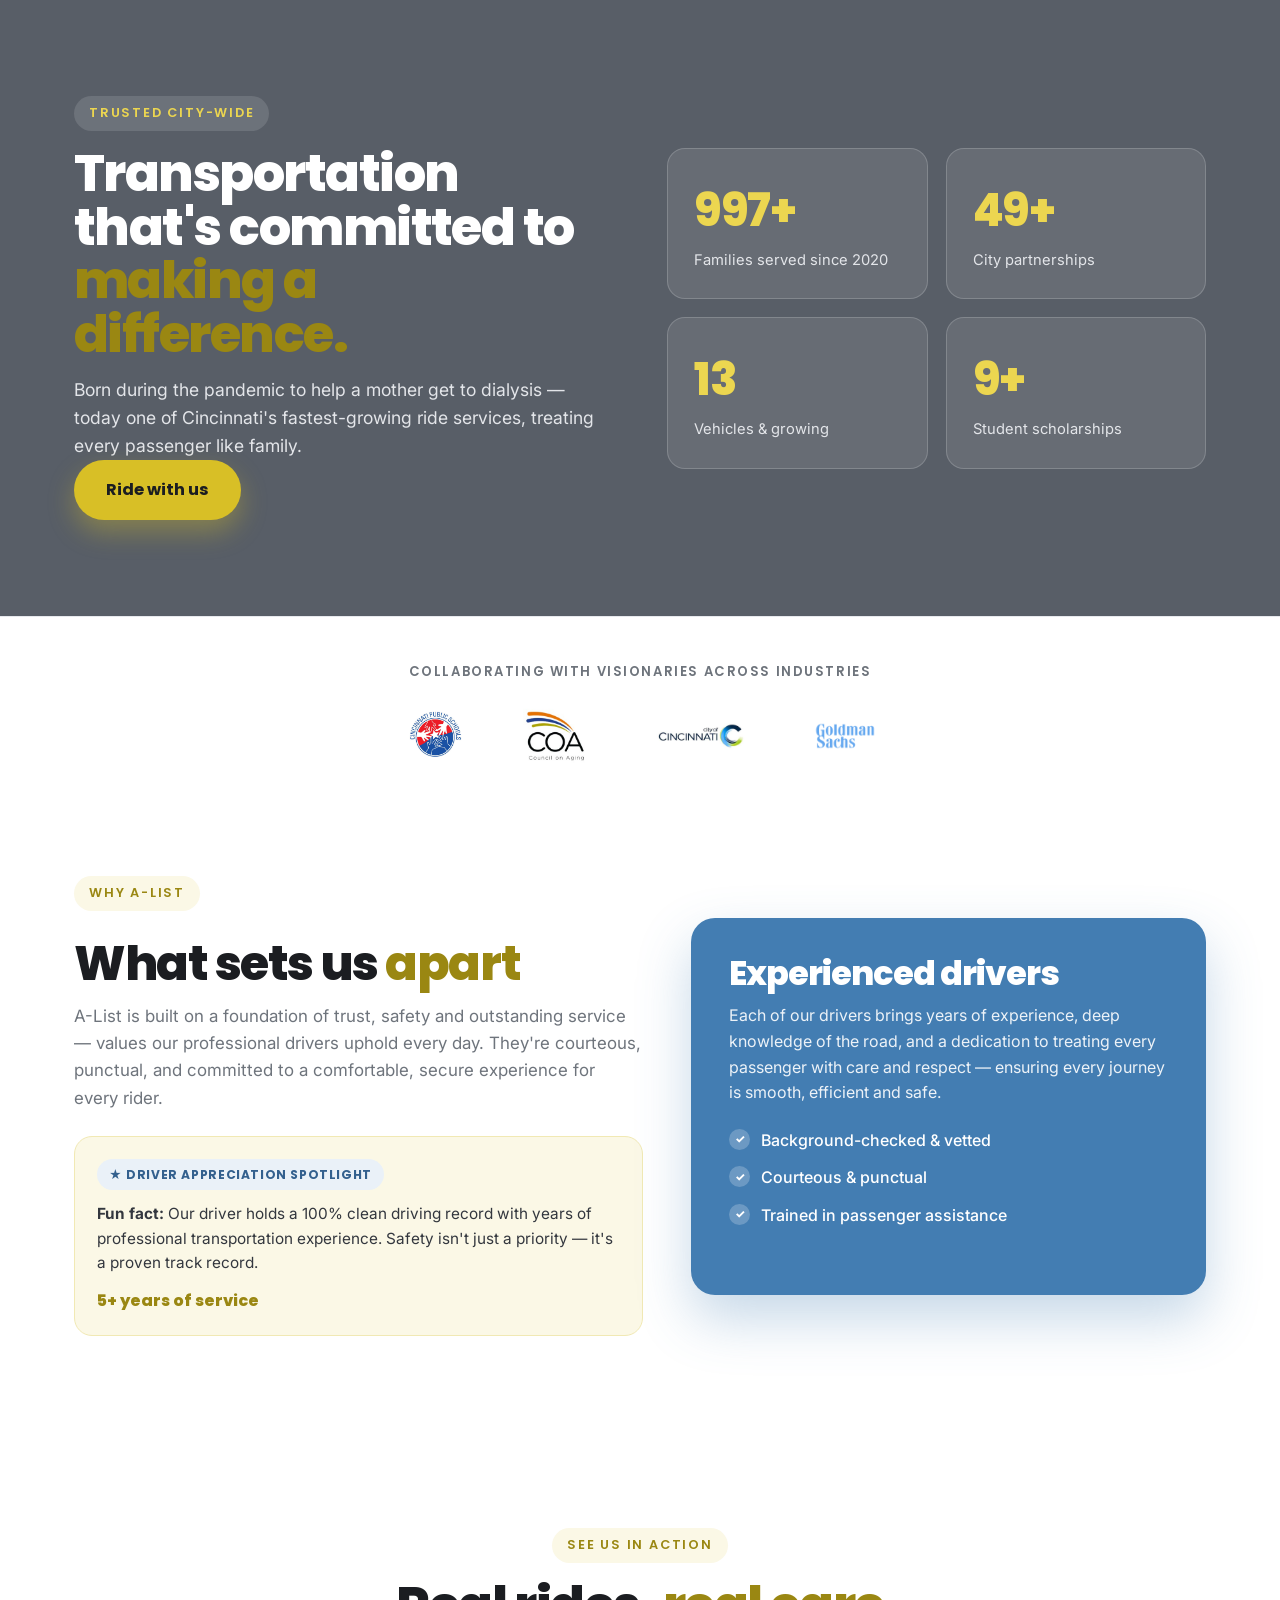
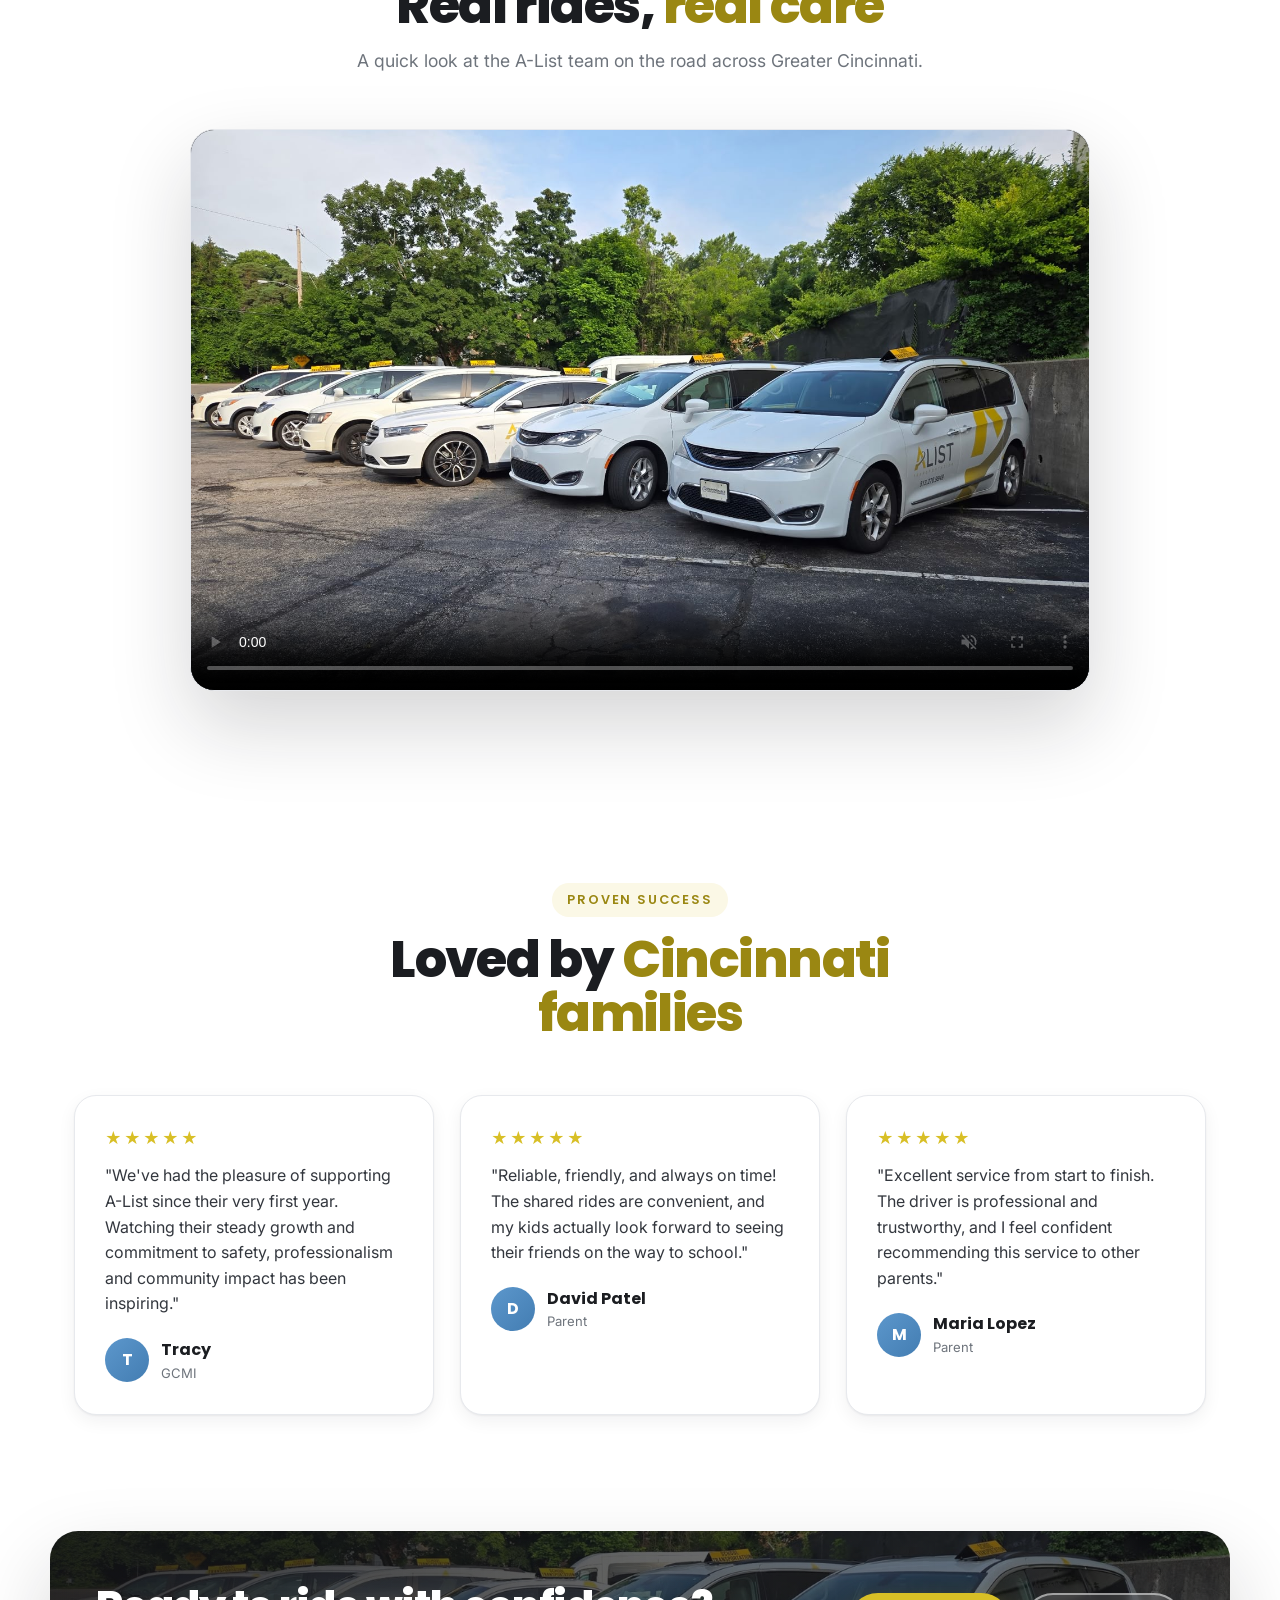
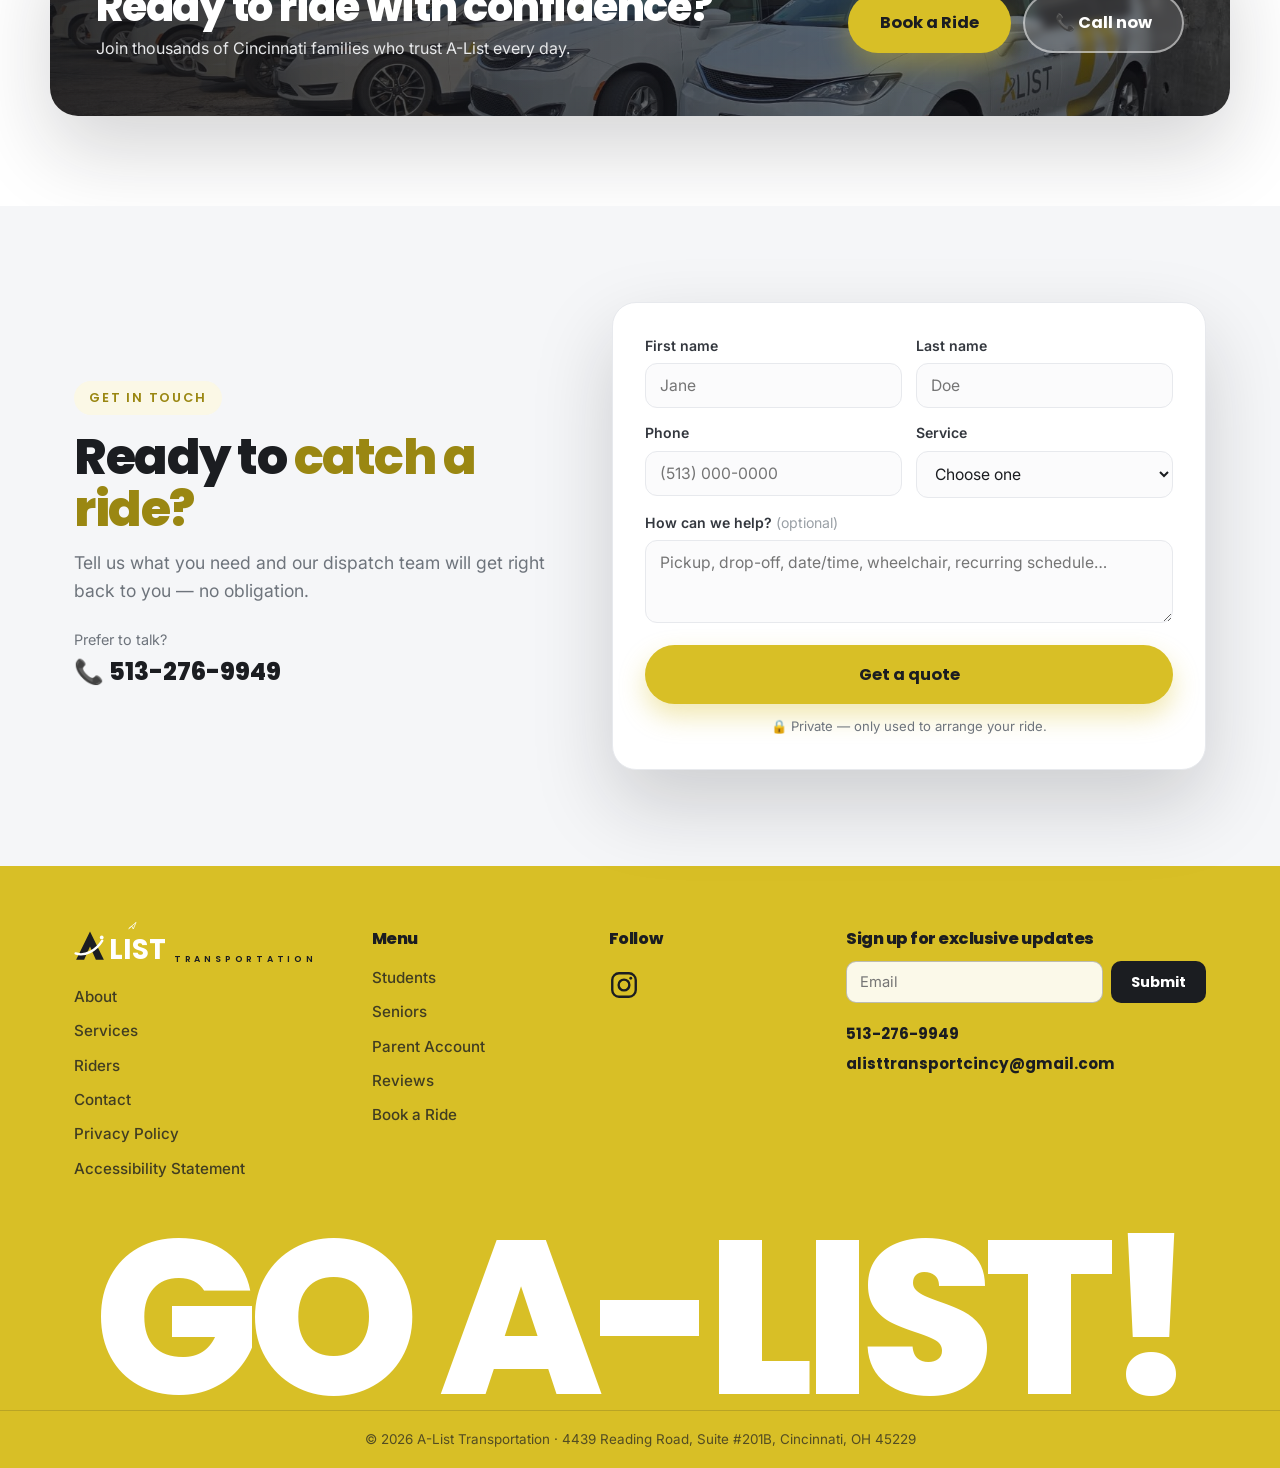
==== commit ac3afaa8: "Form submissions now email charae.parks@gmail.com Co-Authored-By: Claude Opus 4.8 <noreply@anthropic" ====
--- a/index.html
+++ b/index.html
@@ -438,6 +438,6 @@
 
   <a href="tel:5132769949" class="fab" aria-label="Call now">📞</a>
 
-  <script src="script.js?v=2"></script>
+  <script src="script.js?v=3"></script>
 </body>
 </html>
